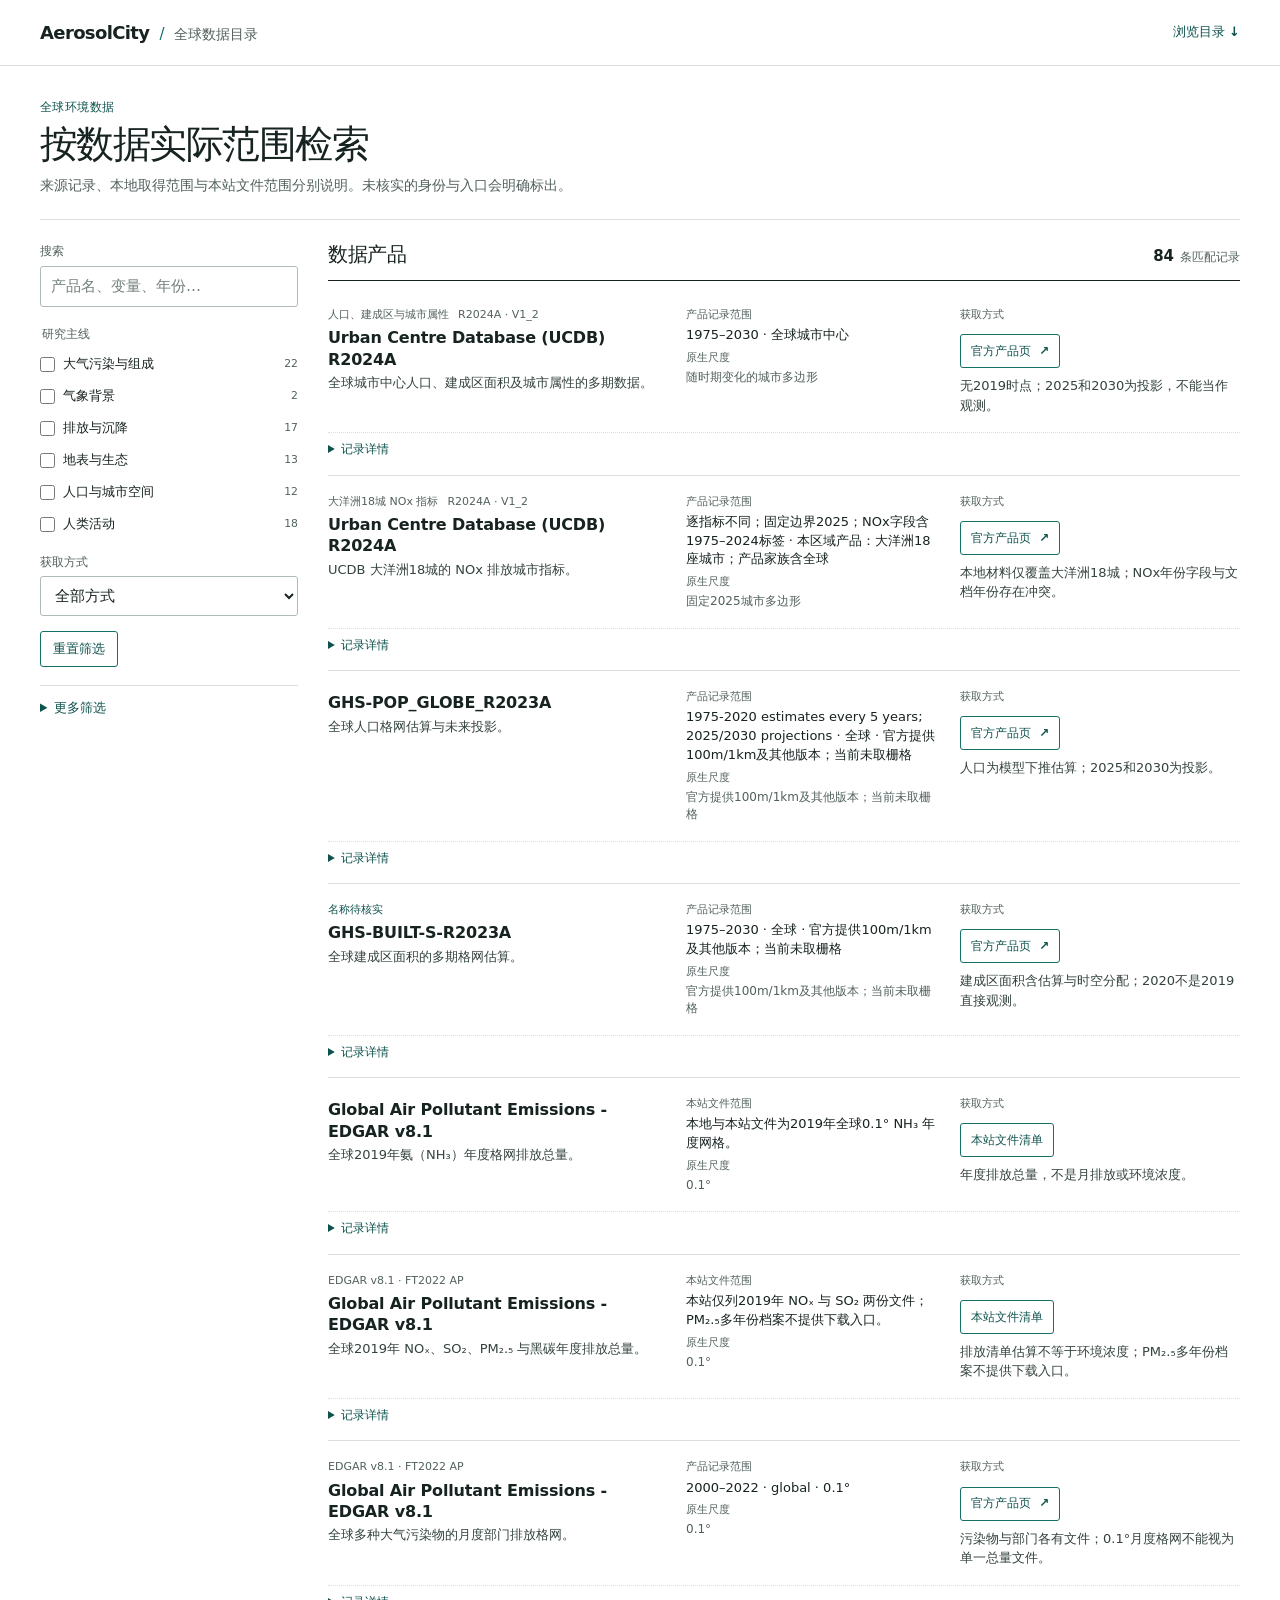
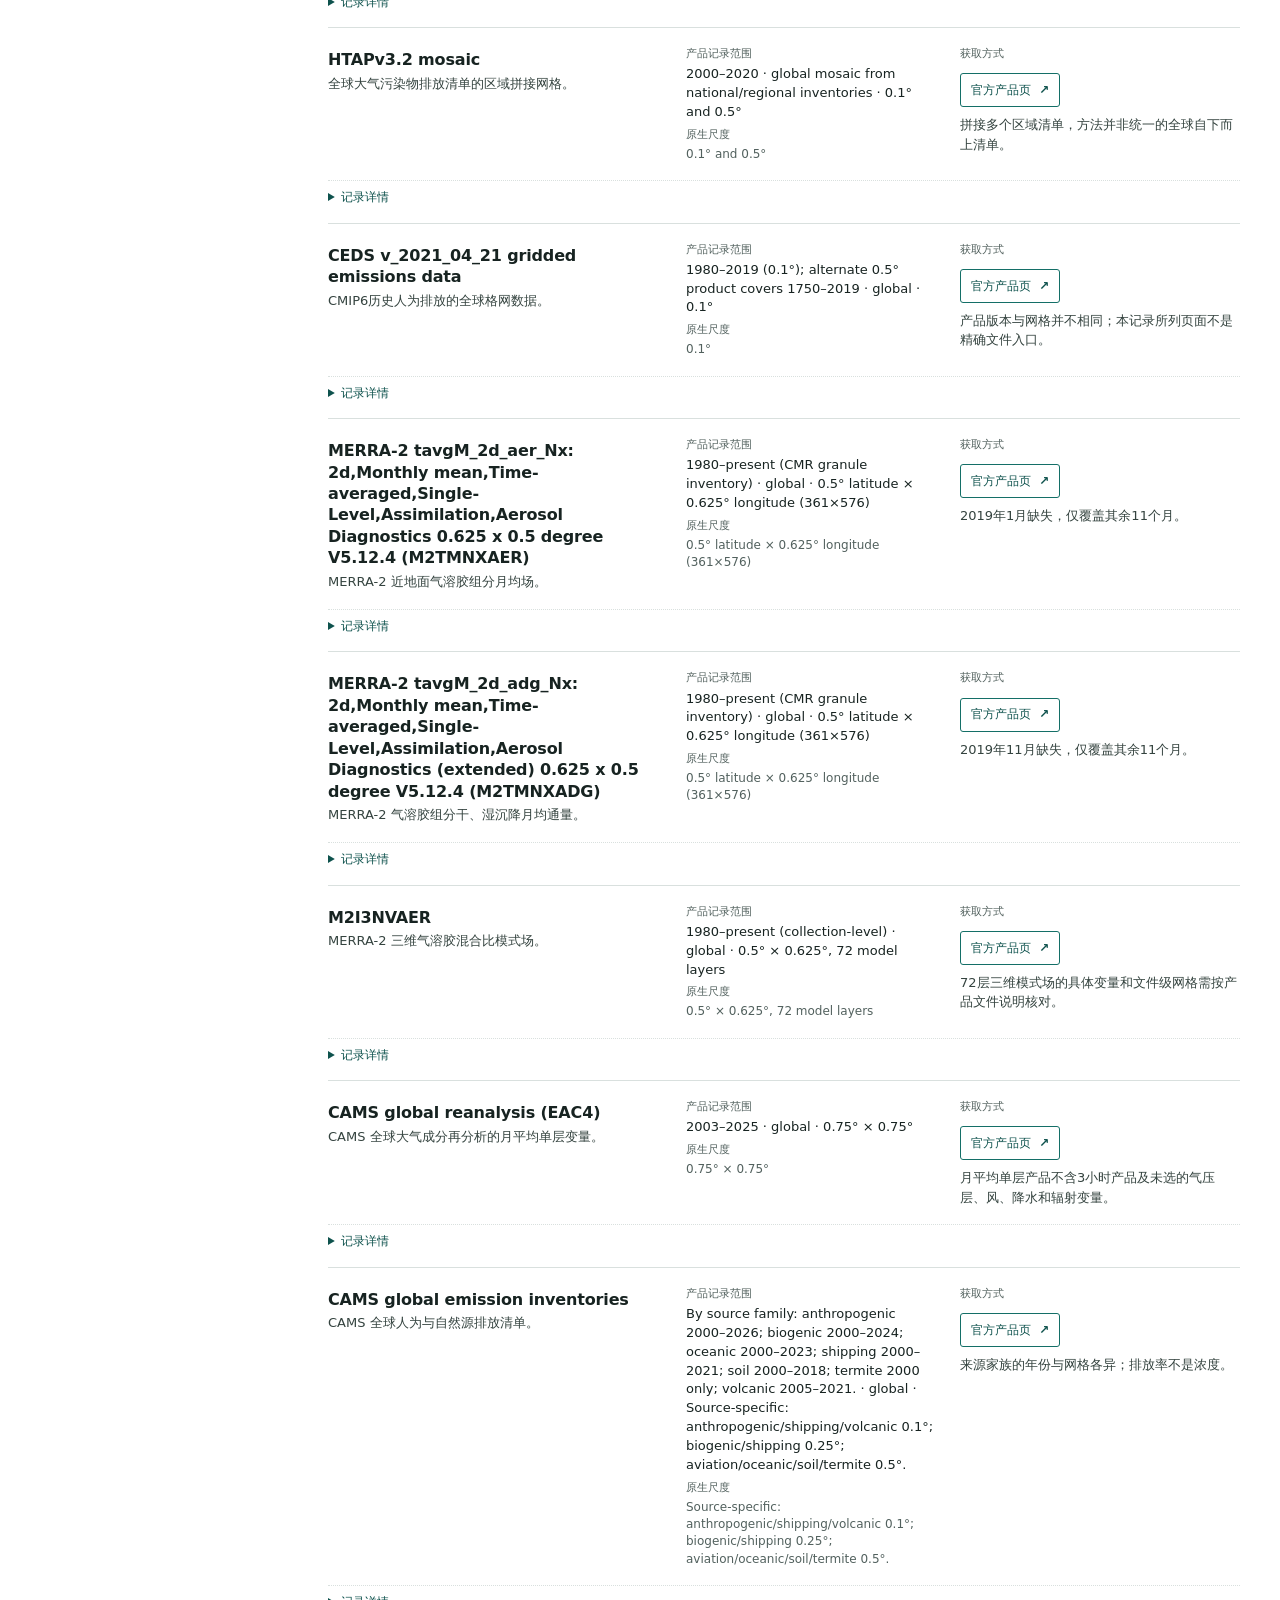
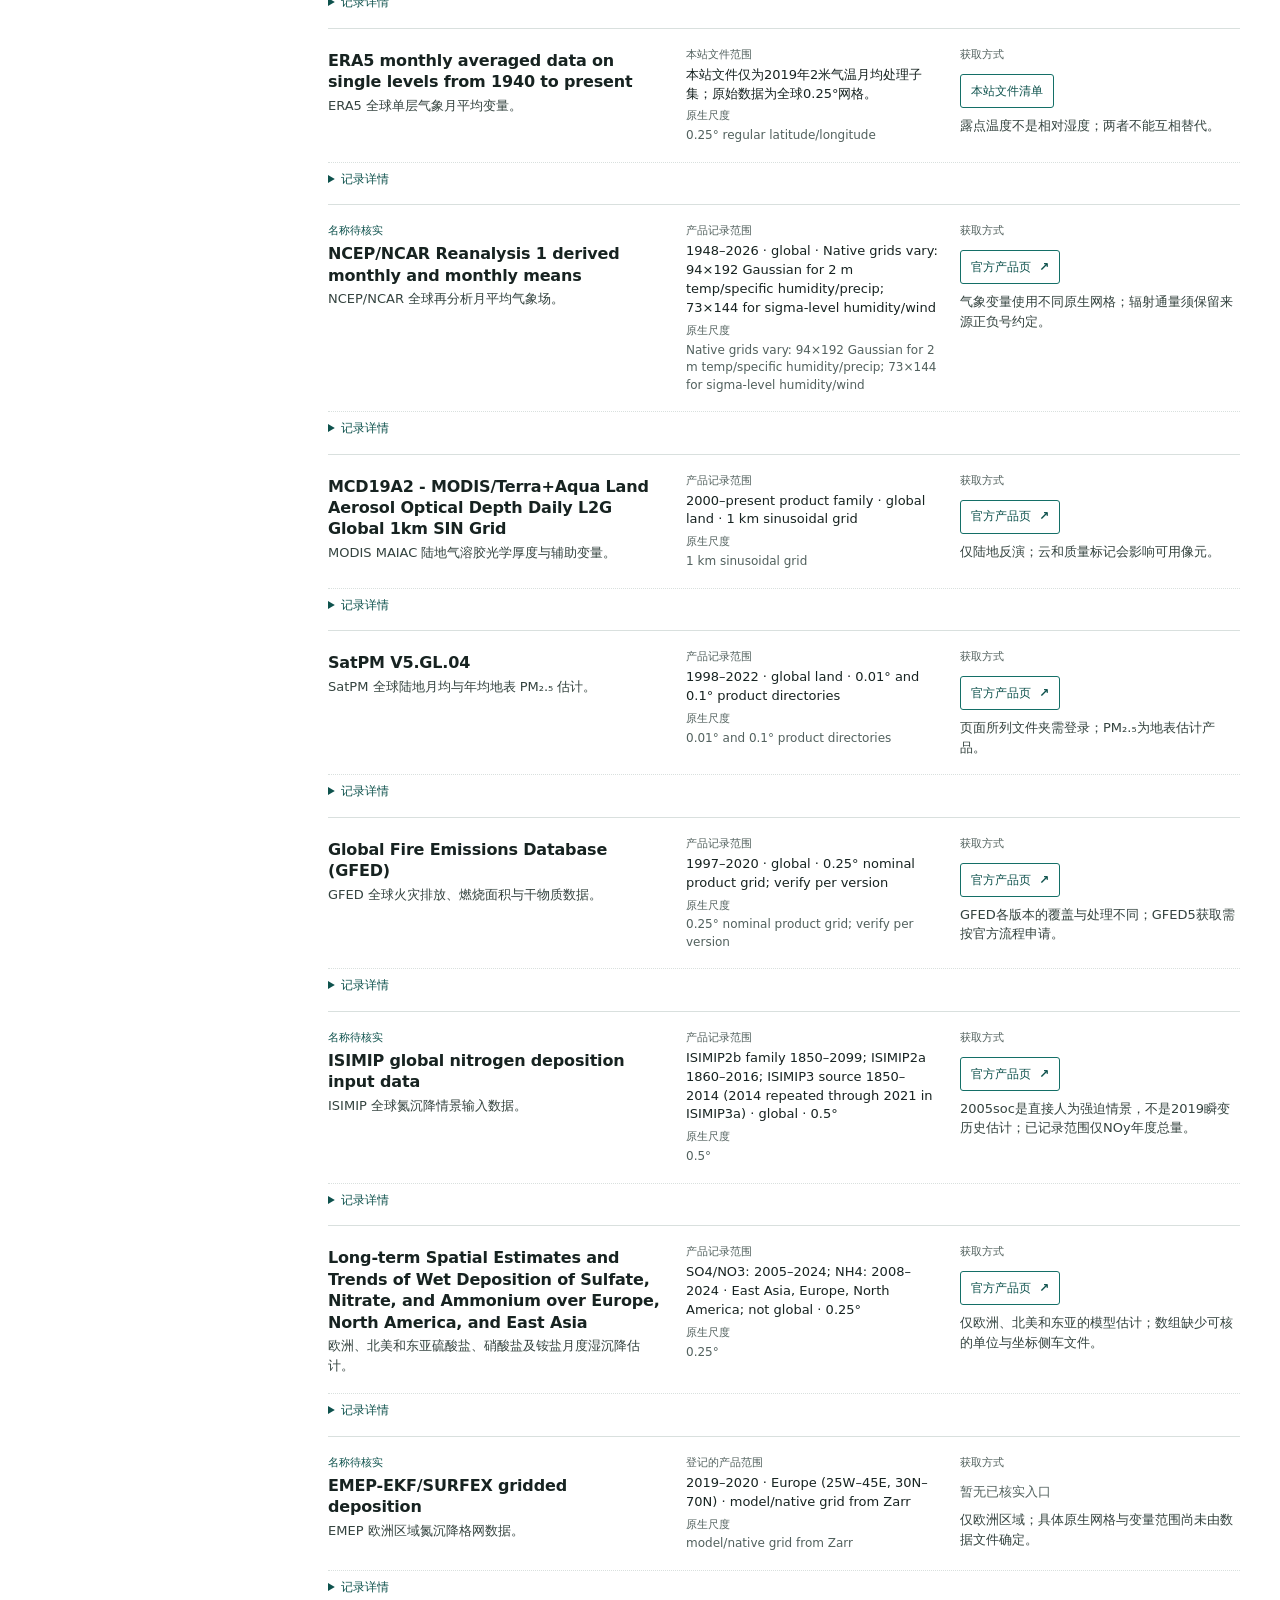
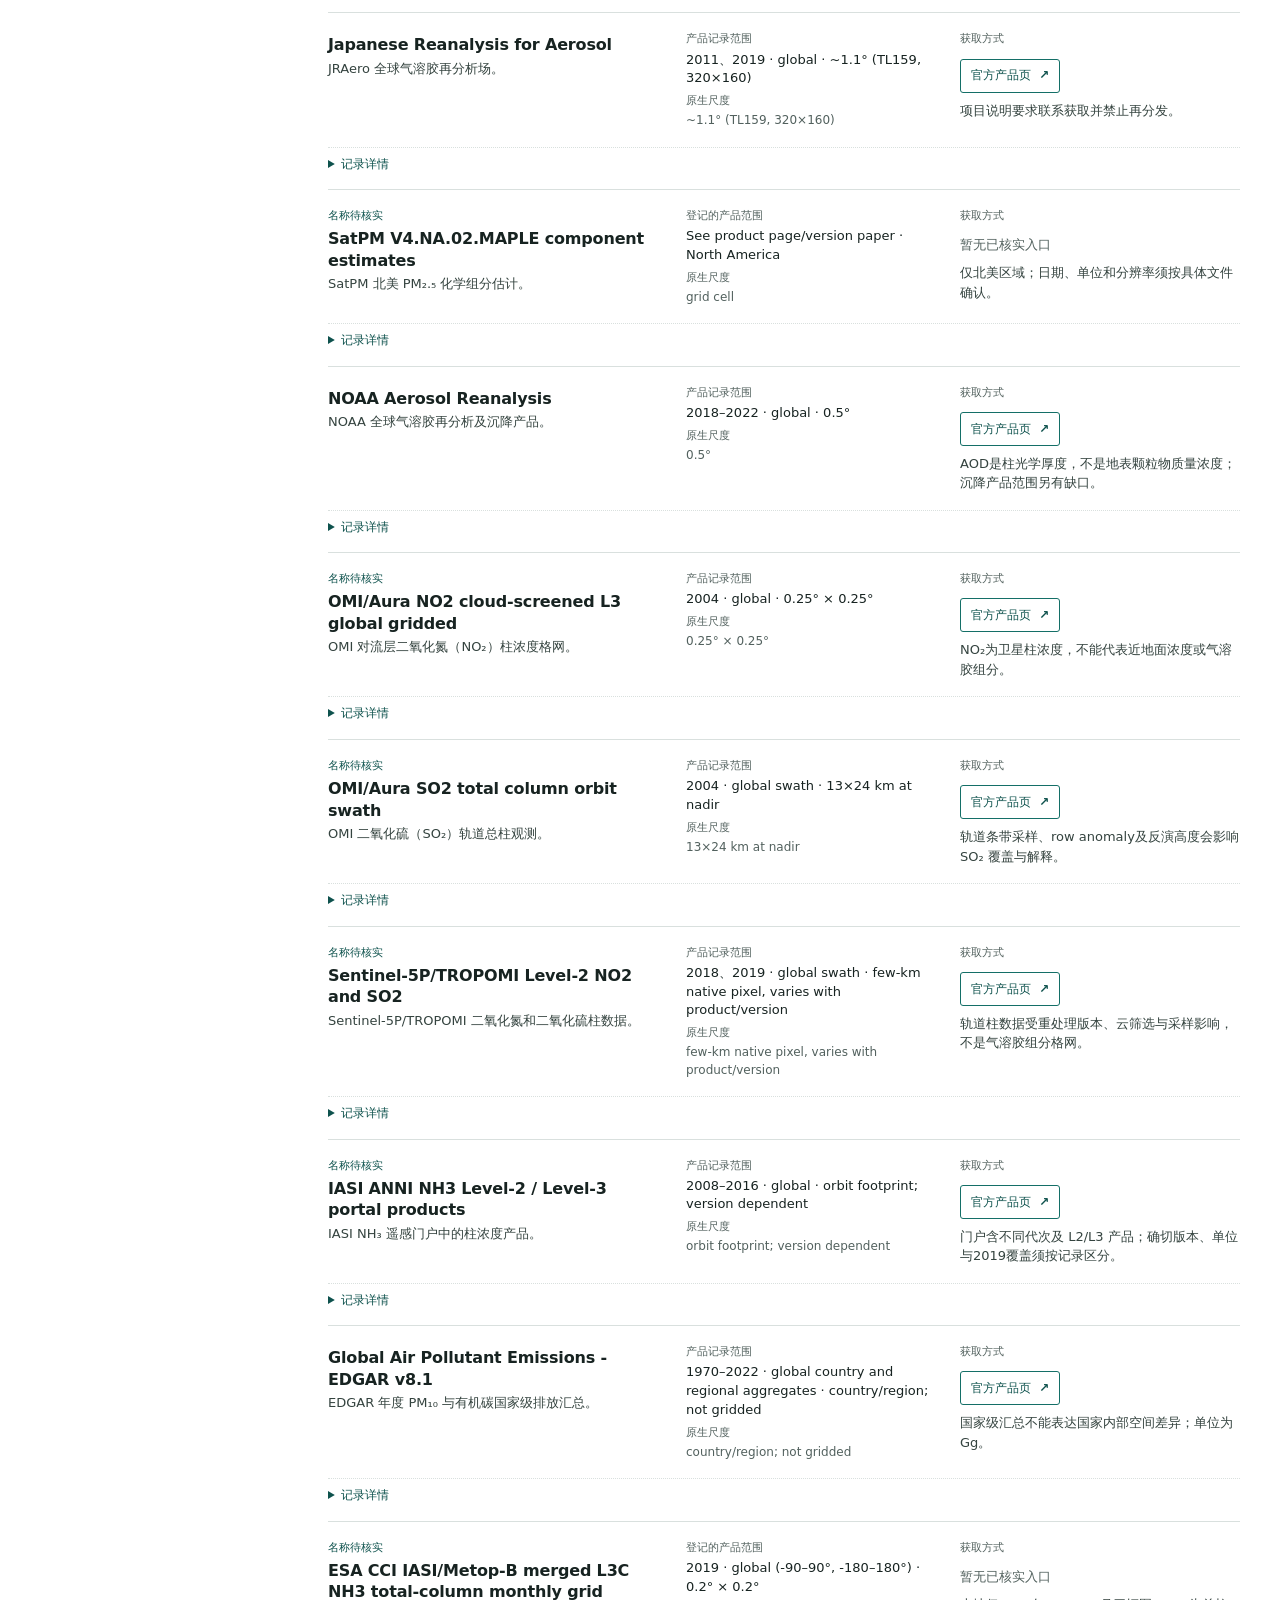
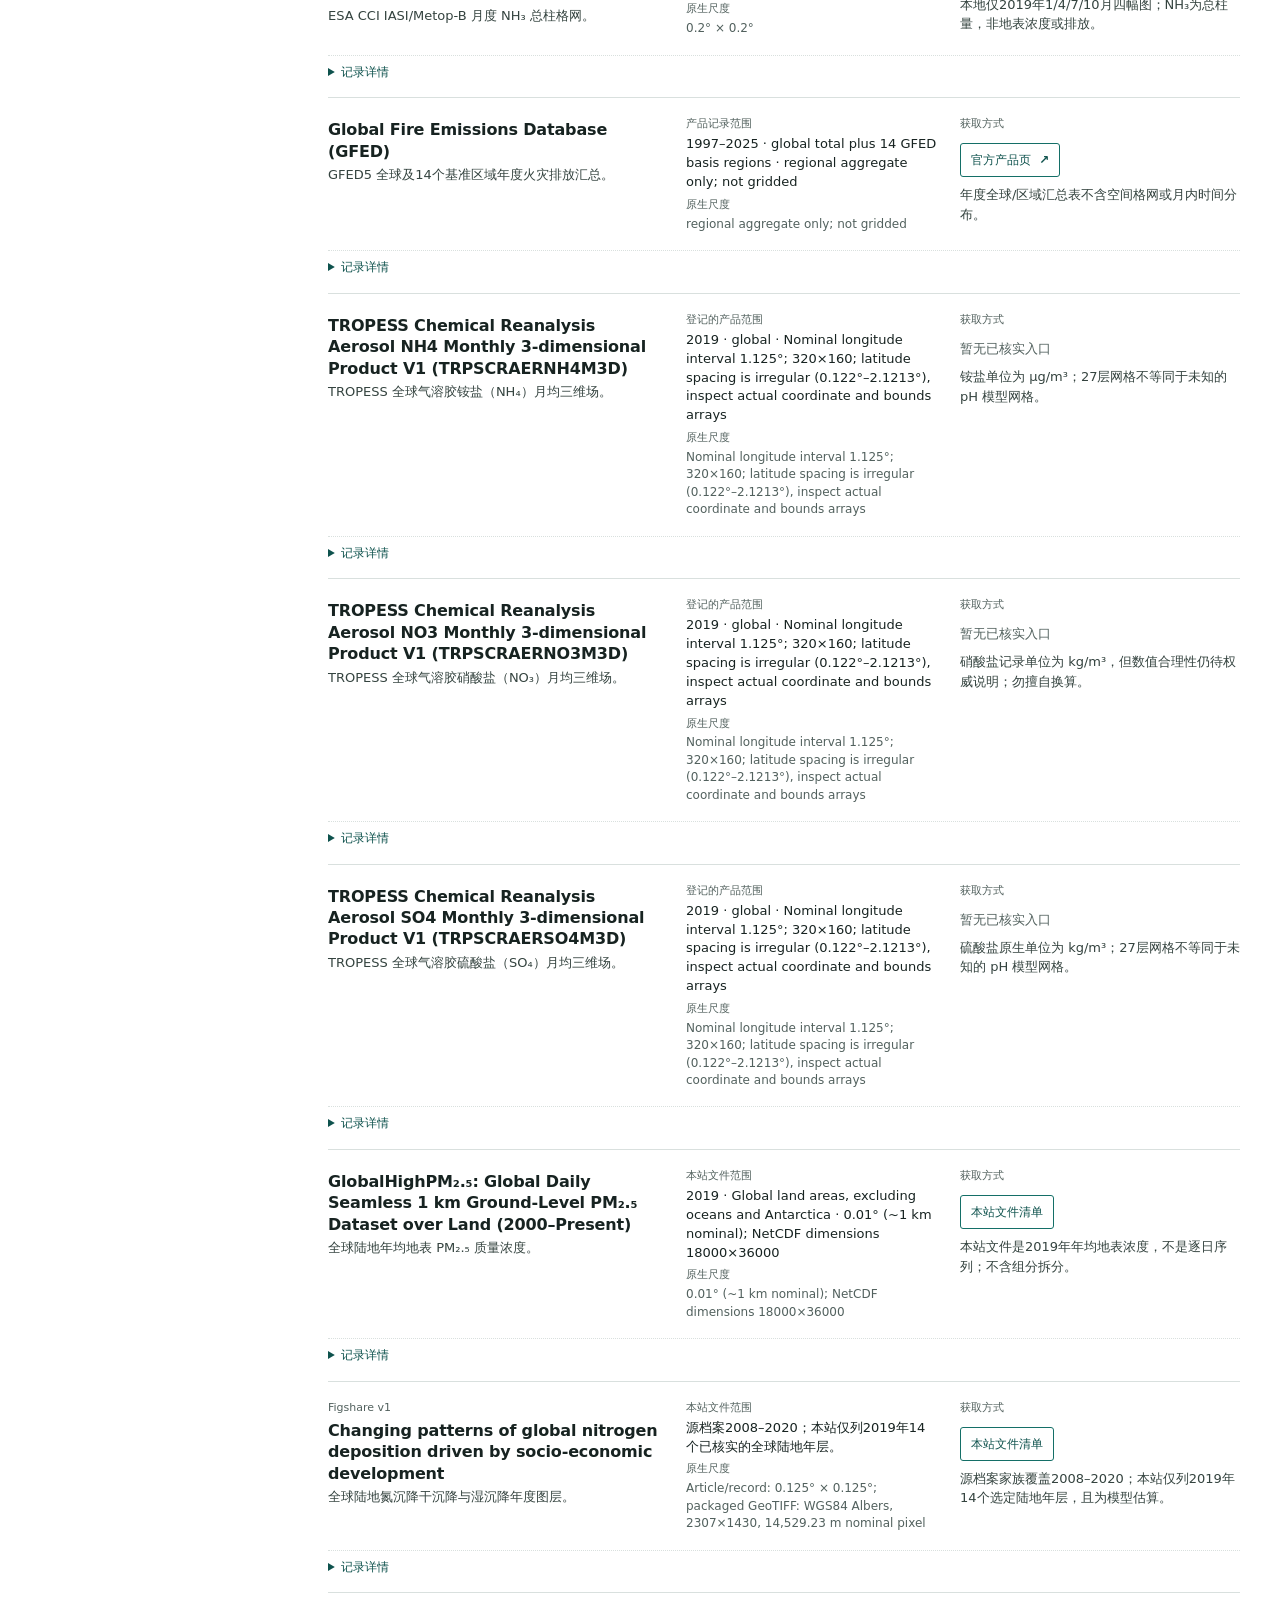
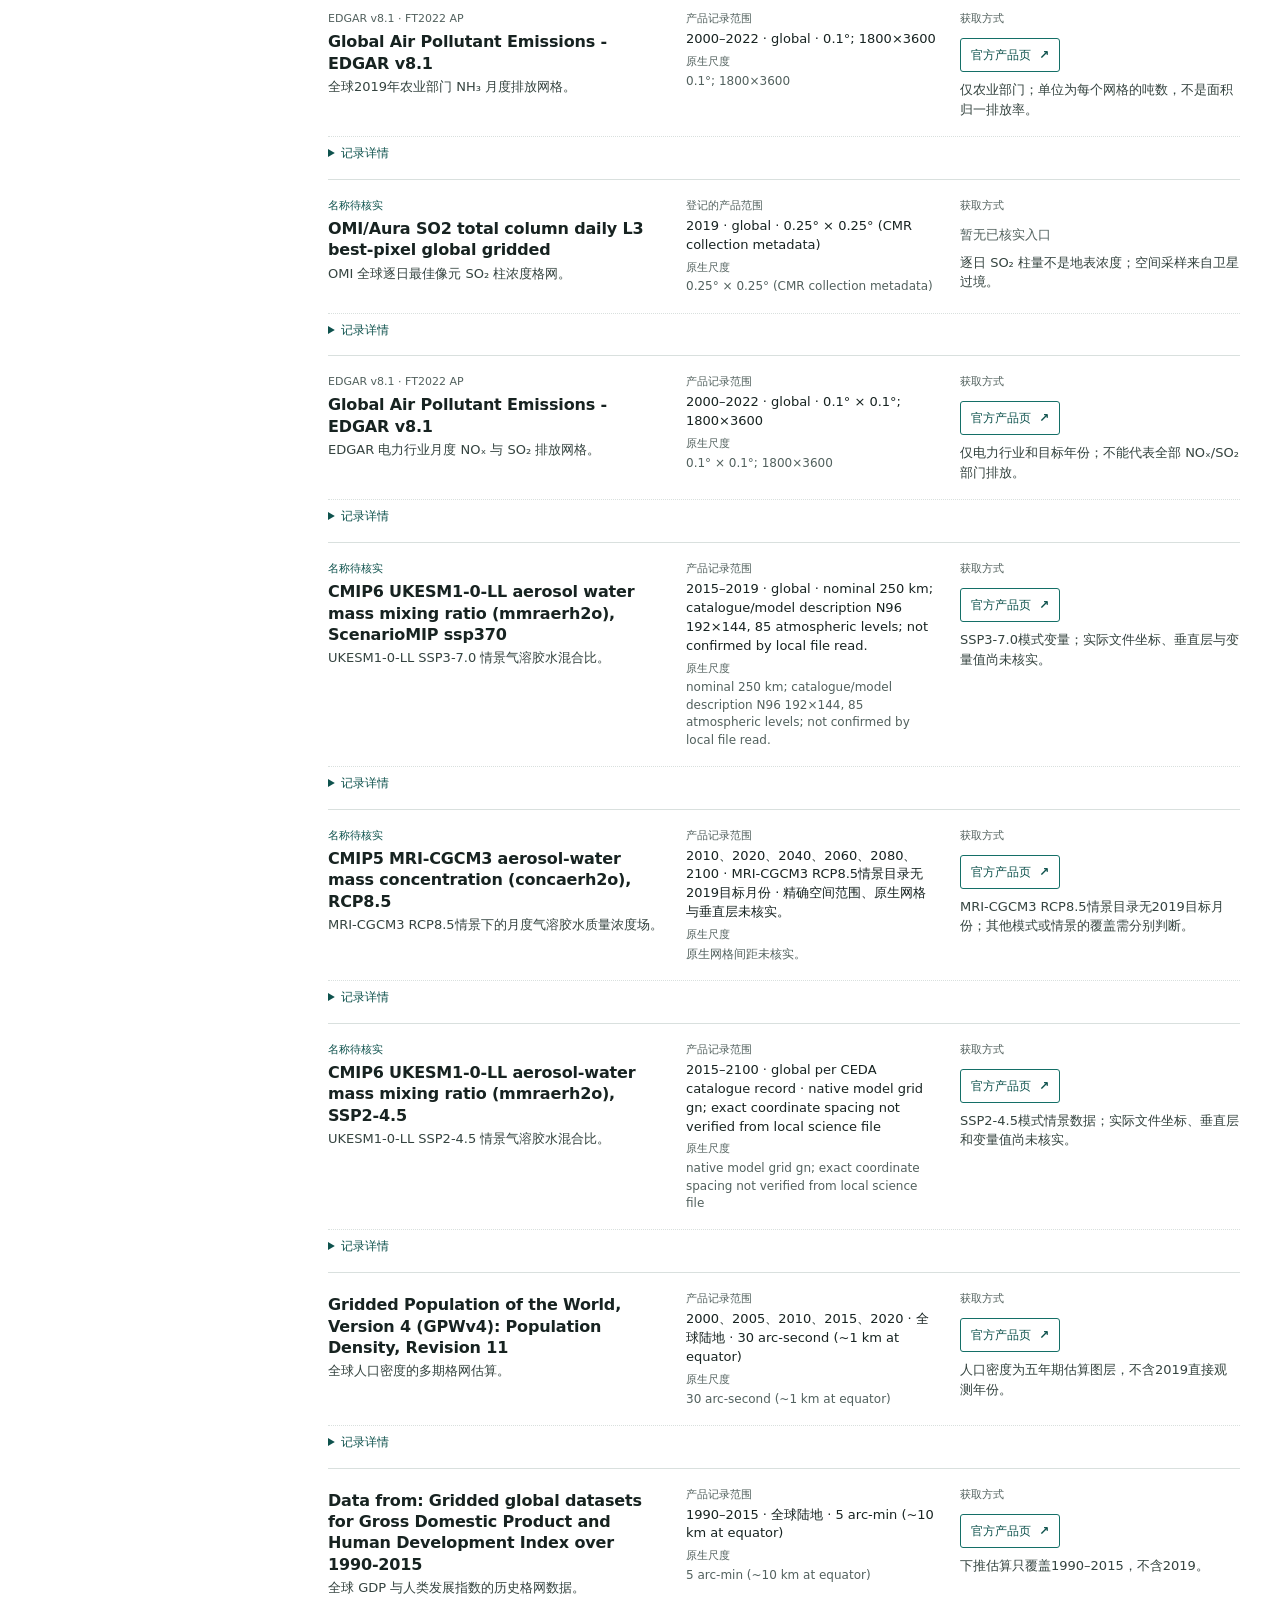
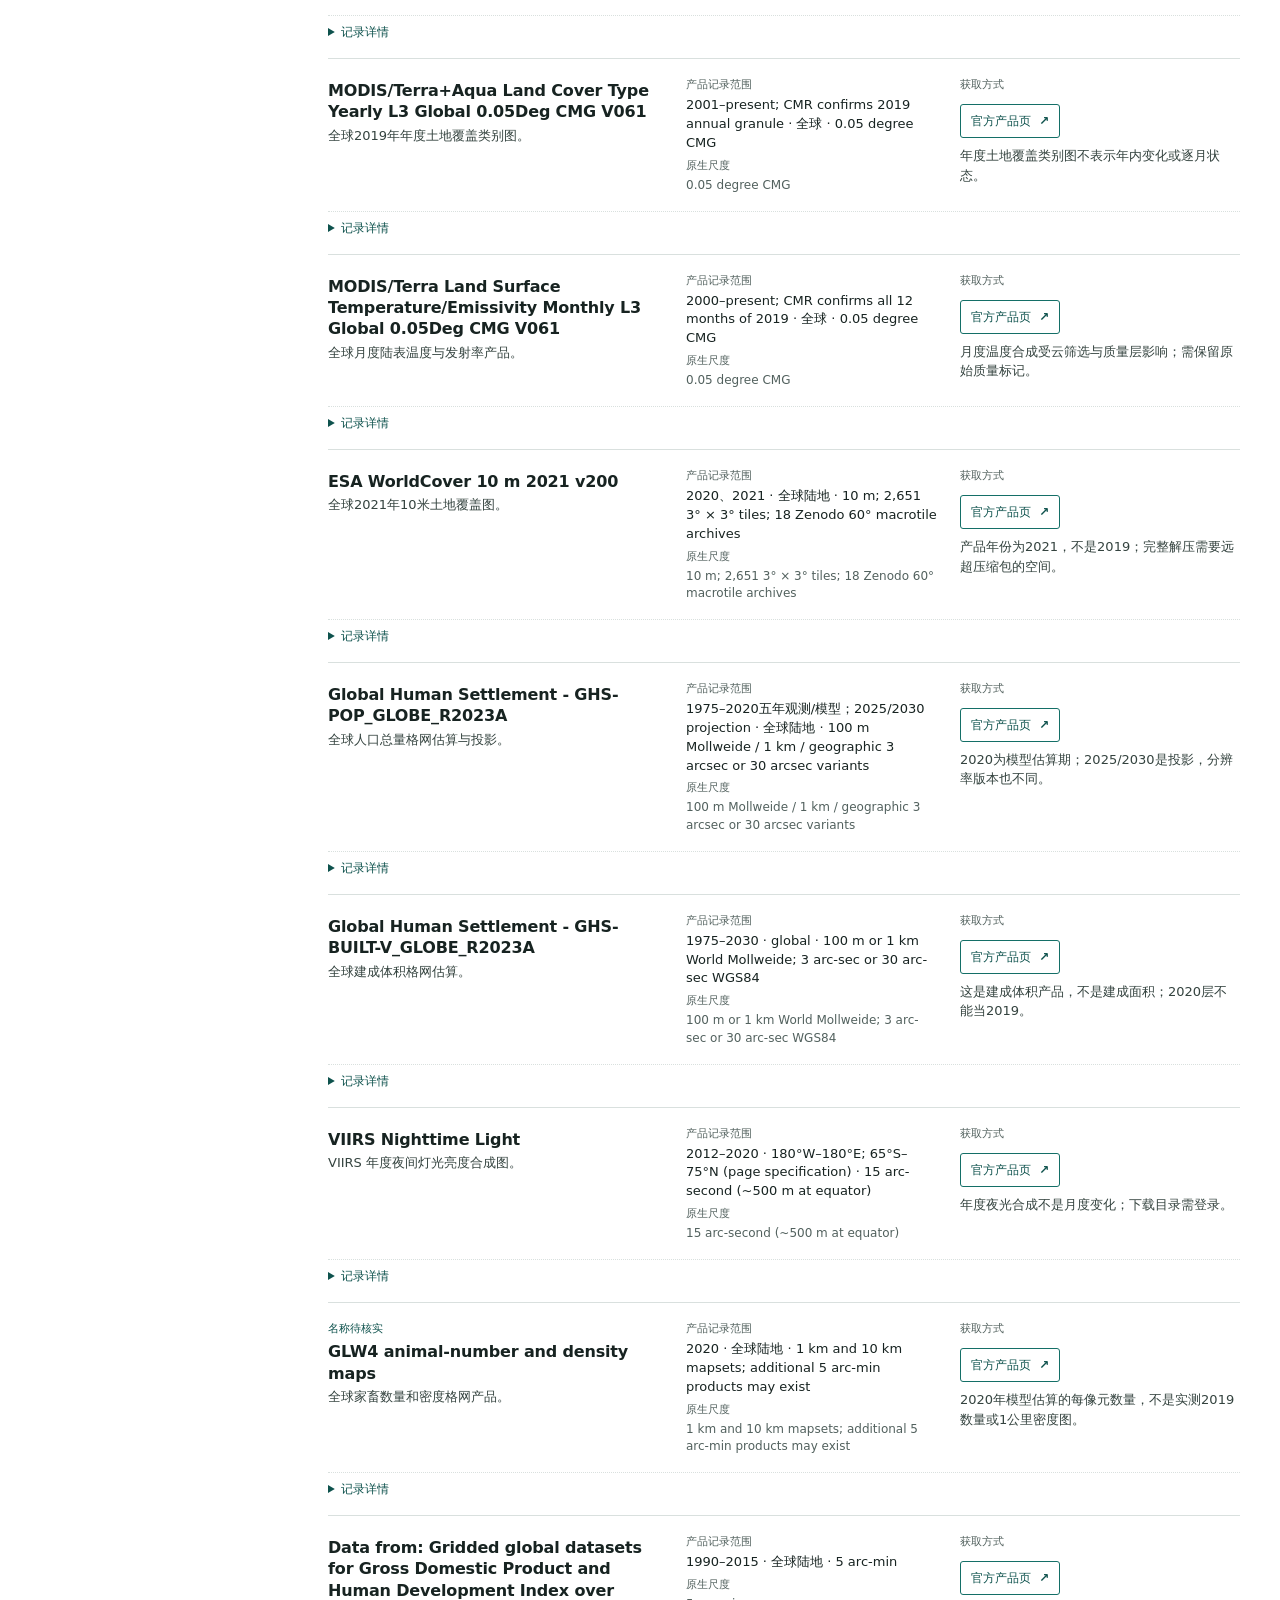
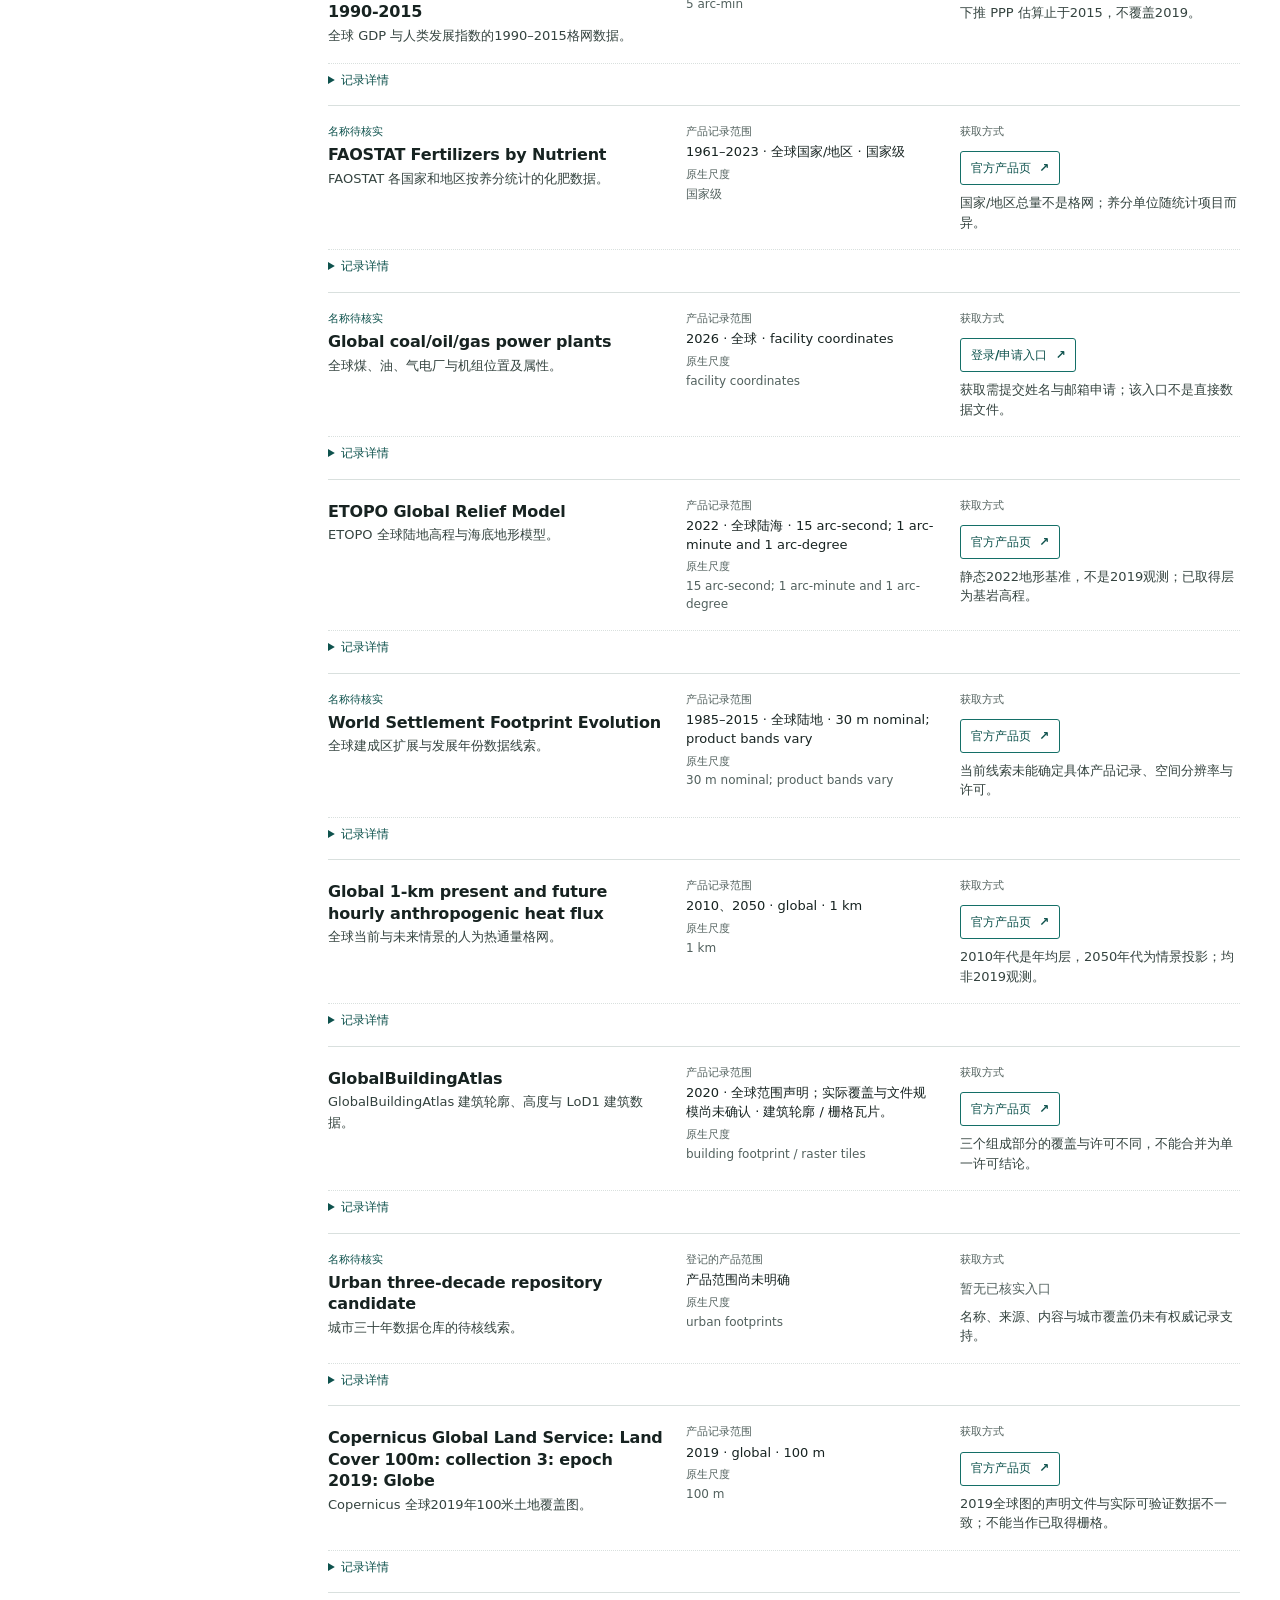
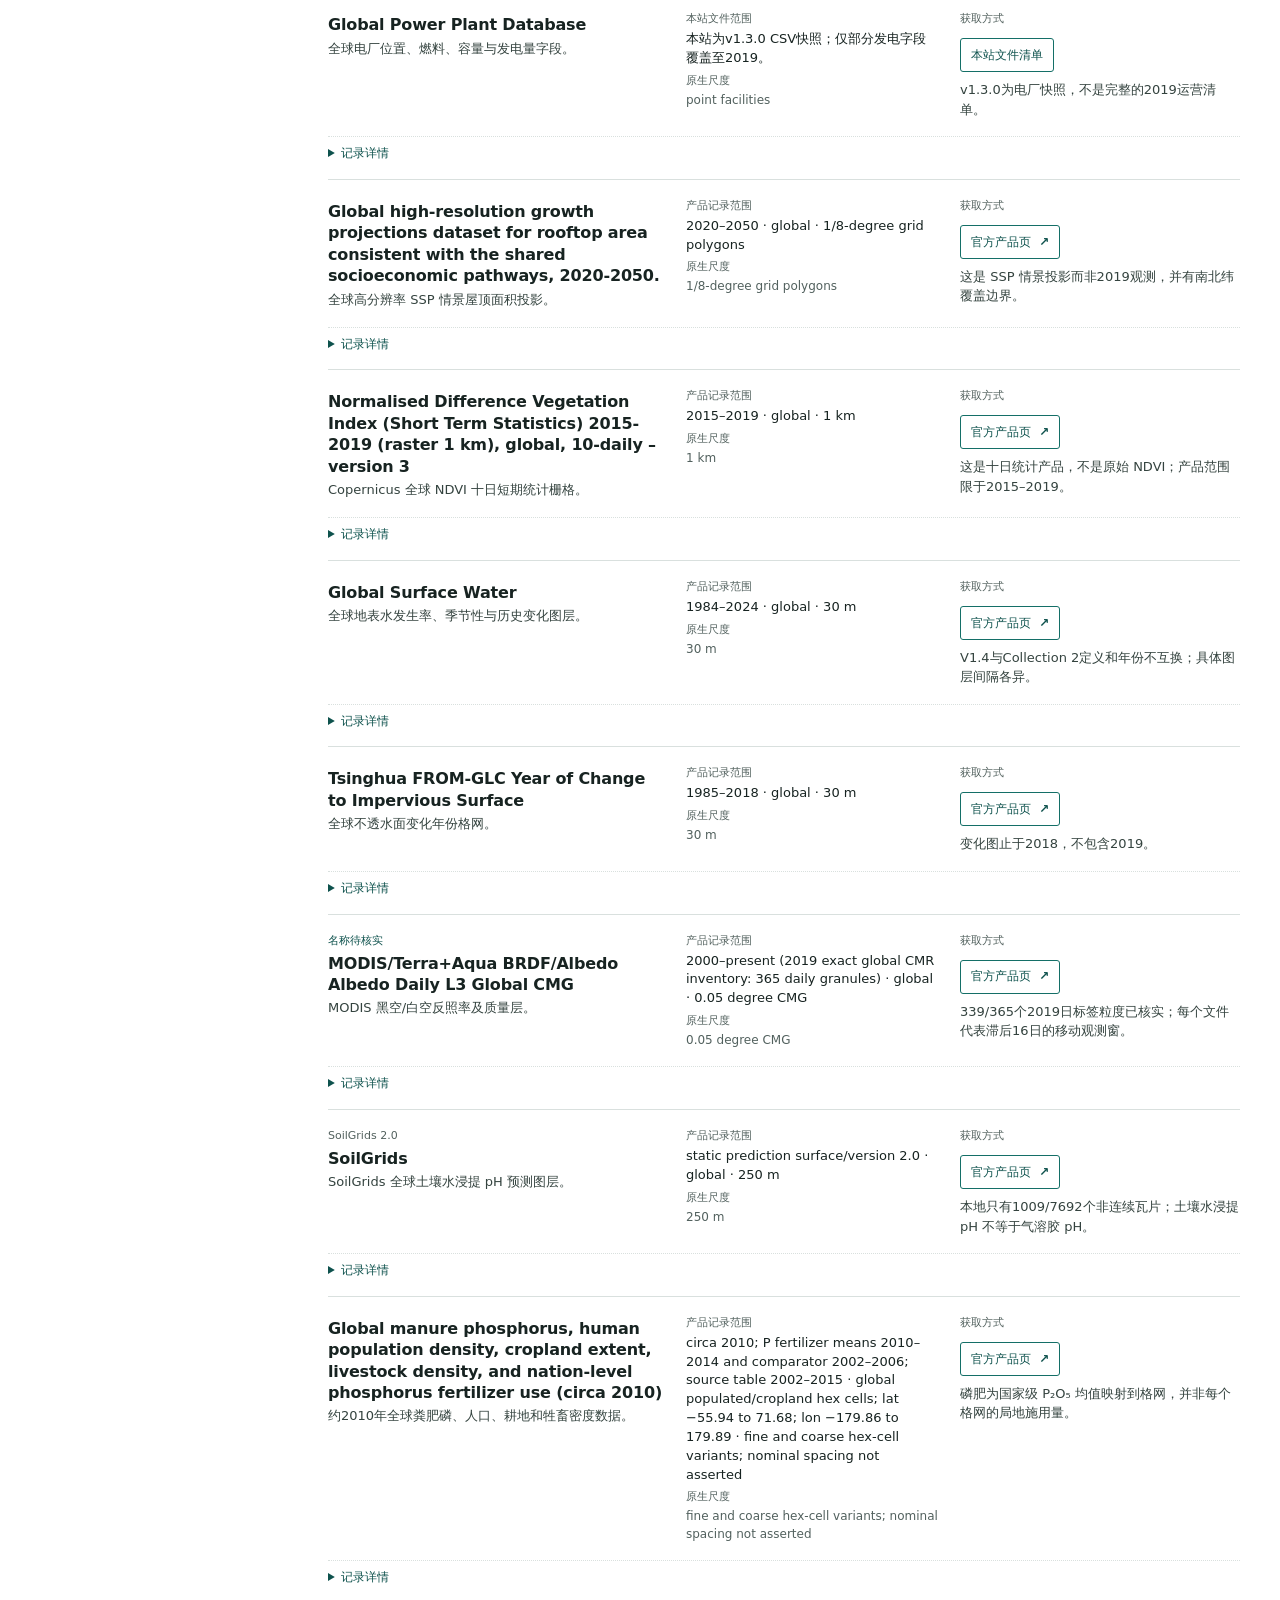
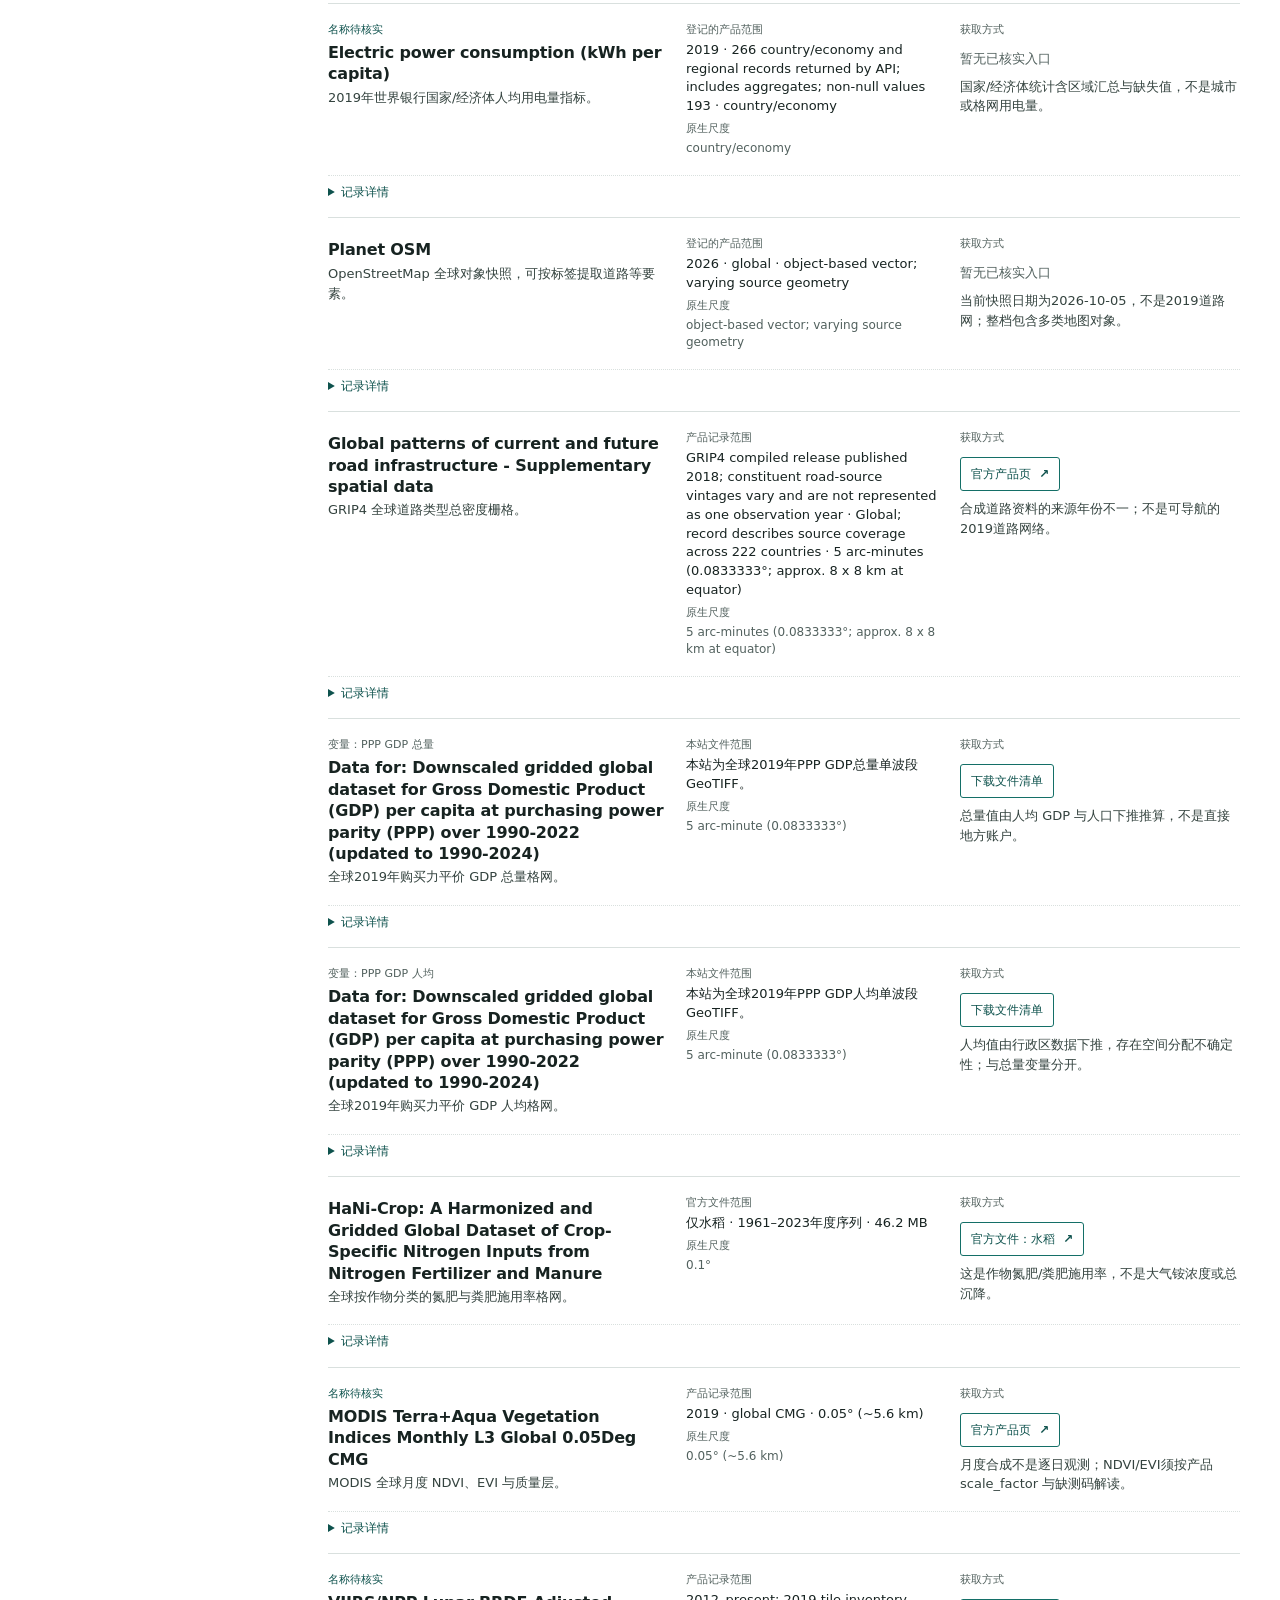
==== index.html @ 52e7e885 "Add verified Rice and GDP official file links with scope notes" ====
<!doctype html>
<html lang="zh-CN">
<head>
  <meta charset="utf-8">
  <meta name="viewport" content="width=device-width, initial-scale=1">
  <meta name="theme-color" content="#ffffff">
  <meta name="description" content="按官方名称、年份、空间尺度与已核实获取入口检索全球环境数据。">
  <title>AerosolCity · 全球数据目录</title>
  <link rel="stylesheet" href="./styles.css?v=d034-r02">
  <script src="./app.js?v=d035-r03" defer></script>
</head>
<body>
  <header class="site-header">
    <a class="brand" href="#top" aria-label="AerosolCity 全球数据目录首页">
      <span class="brand-name">AerosolCity</span>
      <span class="brand-divider" aria-hidden="true">/</span>
      <span class="brand-subtitle">全球数据目录</span>
    </a>
    <a class="header-link" href="#catalog">浏览目录 <span aria-hidden="true">↓</span></a>
  </header>

  <main id="top" class="page-shell">
    <section class="intro" aria-labelledby="page-title">
      <p class="eyebrow">全球环境数据</p>
      <h1 id="page-title">按数据实际范围检索</h1>
      <p class="intro-note">来源记录、本地取得范围与本站文件范围分别说明。未核实的身份与入口会明确标出。</p>
    </section>

    <section id="catalog" class="catalog" aria-label="全球数据产品目录">
      <form id="filters" class="filter-panel" role="search" autocomplete="off">
        <div class="search-field">
          <label for="search-input">搜索</label>
          <input id="search-input" type="search" placeholder="产品名、变量、年份…" aria-describedby="search-help">
          <span id="search-help" class="visually-hidden">搜索会匹配产品名称、用途、变量、来源记录和稳定键。</span>
        </div>
        <div class="primary-filters">
          <fieldset class="line-fieldset">
            <legend>研究主线</legend>
            <div id="line-filters" class="line-filters"></div>
          </fieldset>
          <div class="access-filter">
            <label for="access-filter">获取方式</label>
            <select id="access-filter"><option value="">全部方式</option></select>
          </div>
          <button id="clear-filters" class="reset-button" type="button">重置筛选</button>
        </div>
        <details id="advanced-filters" class="advanced-filters">
          <summary>更多筛选</summary>
          <div class="advanced-grid">
            <div class="filter-control"><label for="source-year">来源年份</label><select id="source-year"><option value="">不限</option></select></div>
            <div class="filter-control"><label for="local-year">本地取得年份</label><select id="local-year"><option value="">不限</option></select></div>
            <div class="filter-control"><label for="hosted-year">本站文件年份</label><select id="hosted-year"><option value="">不限</option></select></div>
            <div class="filter-control"><label for="source-frequency">来源时间步长</label><select id="source-frequency"><option value="">不限</option></select></div>
            <div class="filter-control"><label for="native-resolution">原生空间尺度</label><select id="native-resolution"><option value="">不限</option></select></div>
            <div class="filter-control"><label for="type-filter">数据类型</label><select id="type-filter"><option value="">不限</option></select></div>
            <div class="filter-control"><label for="format-filter">原始格式</label><select id="format-filter"><option value="">不限</option></select></div>
          </div>
          <p class="filter-note">三个年份条件彼此独立；筛选使用记录中的明确年份，不从其他范围推算。</p>
        </details>
      </form>

      <section class="results" aria-labelledby="results-title">
        <div class="results-heading">
          <h2 id="results-title">数据产品</h2>
          <p class="match-count" aria-live="polite"><strong id="result-count">—</strong><span>条匹配记录</span></p>
        </div>
        <div id="active-filters" class="active-filters" aria-live="polite"></div>
        <div id="catalog-error" class="message error-message" role="alert" hidden></div>
        <div id="product-list" class="product-list" aria-live="polite"></div>
        <div id="empty-state" class="message empty-state" hidden>
          <h3>没有找到匹配记录</h3>
          <p>减少筛选条件，或换一个产品名、变量名或稳定键。</p>
          <button id="empty-clear" class="reset-button" type="button">清除筛选</button>
        </div>
      </section>
    </section>
  </main>

  <footer class="site-footer">
    <p>获取入口只表示记录中已核实的访问方式；不代表质量或许可已全面通过。</p>
    <a href="#top">返回顶部 ↑</a>
  </footer>
</body>
</html>
---- styles.css ----
:root {
  color-scheme: light;
  --paper: #ffffff;
  --ink: #172321;
  --muted: #52615e;
  --line: #d9e0de;
  --soft: #f5f8f7;
  --accent: #146f67;
  --accent-dark: #0e524d;
  --danger: #842f2f;
  font-family: Inter, ui-sans-serif, system-ui, -apple-system, BlinkMacSystemFont, "Segoe UI", "Noto Sans CJK SC", "PingFang SC", sans-serif;
  font-synthesis: none;
  text-rendering: optimizeLegibility;
}

* { box-sizing: border-box; }
html { scroll-behavior: smooth; }
body { margin: 0; background: var(--paper); color: var(--ink); font-size: 15px; line-height: 1.55; }
a { color: var(--accent-dark); text-underline-offset: 0.17em; overflow-wrap: anywhere; }
a:hover { text-decoration-thickness: 2px; }
button, input, select { color: inherit; font: inherit; }
button, select, summary, a { -webkit-tap-highlight-color: transparent; }
:focus-visible { outline: 3px solid var(--accent); outline-offset: 3px; }
[hidden] { display: none !important; }
.visually-hidden { position: absolute !important; width: 1px; height: 1px; padding: 0; margin: -1px; overflow: hidden; clip: rect(0, 0, 0, 0); white-space: nowrap; border: 0; }

.site-header { min-height: 66px; display: flex; align-items: center; justify-content: space-between; gap: 20px; padding: 12px max(22px, calc((100vw - 1200px) / 2)); border-bottom: 1px solid var(--line); }
.brand { display: inline-flex; align-items: baseline; gap: 10px; color: var(--ink); text-decoration: none; white-space: nowrap; }
.brand-name { font-size: 18px; font-weight: 720; letter-spacing: -0.035em; }
.brand-divider { color: var(--accent); font-weight: 500; }
.brand-subtitle { font-size: 14px; color: var(--muted); }
.header-link { font-size: 13px; font-weight: 650; text-decoration: none; }

.page-shell { width: min(1200px, calc(100% - 44px)); margin: 0 auto; }
.intro { padding: 32px 0 22px; border-bottom: 1px solid var(--line); }
.eyebrow { margin: 0 0 5px; color: var(--accent-dark); font-size: 12px; font-weight: 720; letter-spacing: 0.035em; }
h1, h2, h3, h4, p { overflow-wrap: anywhere; }
h1 { margin: 0; max-width: 900px; font-size: clamp(26px, 3.8vw, 38px); line-height: 1.18; letter-spacing: -0.04em; font-weight: 690; }
.intro-note { max-width: 760px; margin: 9px 0 0; color: var(--muted); font-size: 14px; }
.catalog { display: grid; grid-template-columns: 258px minmax(0, 1fr); gap: 30px; align-items: start; padding: 22px 0 48px; }
.filter-panel { position: sticky; top: 12px; display: grid; gap: 18px; }
.search-field, .access-filter, .filter-control { display: grid; gap: 5px; }
.search-field label, .access-filter label, .filter-control label { font-size: 12px; font-weight: 690; color: var(--muted); }
.search-field input, select { width: 100%; min-height: 40px; border: 1px solid #aebbb7; border-radius: 3px; background: var(--paper); padding: 8px 10px; }
.search-field input::placeholder { color: #72807d; opacity: 1; }
.primary-filters { display: grid; gap: 15px; }
.line-fieldset { min-width: 0; margin: 0; padding: 0; border: 0; }
.line-fieldset legend { margin-bottom: 7px; font-size: 12px; font-weight: 690; color: var(--muted); }
.line-filters { display: grid; gap: 5px; }
.line-option { display: flex; align-items: center; gap: 8px; min-height: 27px; cursor: pointer; font-size: 13px; }
.line-option input { width: 15px; height: 15px; margin: 0; accent-color: var(--accent); }
.line-option small { margin-left: auto; color: var(--muted); font-variant-numeric: tabular-nums; }
.reset-button { justify-self: start; border: 1px solid var(--accent); border-radius: 3px; padding: 7px 12px; background: var(--paper); color: var(--accent-dark); font-size: 13px; font-weight: 680; cursor: pointer; }
.reset-button:hover { background: var(--soft); }
.advanced-filters { padding-top: 12px; border-top: 1px solid var(--line); }
.advanced-filters summary { width: fit-content; cursor: pointer; color: var(--accent-dark); font-size: 13px; font-weight: 680; }
.advanced-grid { display: grid; gap: 12px; margin-top: 13px; }
.filter-note { margin: 12px 0 0; color: var(--muted); font-size: 12px; }

.results { min-width: 0; }
.results-heading { display: flex; align-items: baseline; justify-content: space-between; gap: 18px; min-height: 39px; border-bottom: 1px solid var(--ink); }
.results-heading h2 { margin: 0 0 8px; font-size: 20px; line-height: 1.2; letter-spacing: -0.02em; font-weight: 680; }
.match-count { display: flex; gap: 6px; align-items: baseline; margin: 0 0 8px; color: var(--muted); font-size: 12px; }
.match-count strong { color: var(--ink); font-size: 15px; font-variant-numeric: tabular-nums; }
.active-filters { display: flex; flex-wrap: wrap; gap: 6px; min-height: 5px; padding-top: 8px; }
.active-filter { padding: 2px 7px; background: var(--soft); color: var(--muted); font-size: 11px; }
.product-list { border-top: 0; }
.product-row { display: grid; grid-template-columns: minmax(220px, 1.2fr) minmax(190px, 0.9fr) minmax(210px, 1fr); gap: 22px; padding: 17px 0 16px; border-bottom: 1px solid var(--line); }
.row-identity, .row-scope, .row-action { min-width: 0; }
.row-identity h3 { margin: 0 0 3px; font-size: 16px; line-height: 1.34; font-weight: 680; letter-spacing: -0.01em; overflow-wrap: anywhere; }
.identity-flags { display: flex; flex-wrap: wrap; gap: 5px 9px; margin-bottom: 4px; color: var(--muted); font-size: 11px; }
.name-pending { color: var(--accent-dark); font-weight: 680; }
.row-use { margin: 0; color: #34433f; font-size: 13px; }
.row-label { display: block; margin-bottom: 3px; color: var(--muted); font-size: 11px; font-weight: 680; }
.row-scope p { margin: 0; font-size: 13px; line-height: 1.45; }
.scale-line { margin-top: 5px !important; color: var(--muted); font-size: 12px !important; }
.row-action { display: flex; flex-direction: column; align-items: flex-start; gap: 8px; }
.action-link, .action-button { display: inline-flex; align-items: center; justify-content: center; gap: 8px; min-height: 34px; max-width: 100%; border: 1px solid var(--accent); border-radius: 3px; padding: 6px 10px; background: var(--paper); color: var(--accent-dark); font-size: 12px; line-height: 1.35; font-weight: 680; text-align: left; text-decoration: none; overflow-wrap: anywhere; cursor: pointer; }
.action-link:hover, .action-button:hover { background: var(--soft); }
.action-static { color: var(--muted); font-size: 13px; font-weight: 650; }
.row-limit { margin: 0; color: #34433f; font-size: 13px; line-height: 1.5; }
.detail-wrap { grid-column: 1 / -1; min-width: 0; margin-top: -5px; }
.product-detail { border-top: 1px dotted var(--line); padding-top: 7px; }
.product-detail summary { width: fit-content; cursor: pointer; color: var(--accent-dark); font-size: 12px; font-weight: 680; }
.detail-body { display: grid; grid-template-columns: repeat(2, minmax(0, 1fr)); gap: 14px 24px; padding: 14px 0 2px; }
.detail-section { min-width: 0; }
.detail-section h4 { margin: 0 0 7px; font-size: 13px; font-weight: 700; }
.detail-section p { margin: 4px 0; font-size: 13px; }
.detail-section .quiet { color: var(--muted); font-size: 12px; }
.keyline { display: flex; flex-wrap: wrap; gap: 5px 12px; color: var(--muted); font-size: 12px; }
.keyline code, .hash-value { color: var(--ink); font-family: ui-monospace, SFMono-Regular, Menlo, Consolas, monospace; font-size: 11px; overflow-wrap: anywhere; }
.version-line { margin: 5px 0 0; color: var(--muted); font-size: 12px; }
.axis-grid { display: grid; grid-template-columns: repeat(3, minmax(0, 1fr)); gap: 8px; }
.axis-cell { min-width: 0; border-left: 2px solid var(--accent); padding-left: 8px; }
.axis-cell dt { color: var(--muted); font-size: 11px; }
.axis-cell dd { margin: 2px 0 0; font-size: 12px; overflow-wrap: anywhere; }
.fact-list { display: grid; grid-template-columns: minmax(100px, 0.8fr) minmax(0, 1.7fr); gap: 5px 12px; margin: 0; }
.fact-list dt { color: var(--muted); font-size: 11px; }
.fact-list dd { margin: 0; font-size: 12px; overflow-wrap: anywhere; }
.variable-list { display: grid; gap: 7px; }
.variable-row { display: grid; grid-template-columns: minmax(0, 1fr) auto; gap: 2px 12px; border-bottom: 1px solid var(--line); padding-bottom: 6px; }
.variable-row strong { font-size: 12px; font-weight: 650; overflow-wrap: anywhere; }
.variable-row code { color: var(--muted); font-family: ui-monospace, SFMono-Regular, Menlo, Consolas, monospace; font-size: 11px; overflow-wrap: anywhere; }
.variable-row .unit { font-size: 11px; color: var(--muted); text-align: right; }
.variable-row p { grid-column: 1 / -1; color: var(--muted); font-size: 11px; }
.asset-list { display: grid; gap: 9px; }
.asset-item { min-width: 0; padding: 9px 0; border-top: 1px solid var(--line); }
.asset-heading { display: flex; flex-wrap: wrap; justify-content: space-between; gap: 5px 12px; }
.asset-heading strong { font-size: 12px; }
.asset-heading a { font-size: 12px; font-weight: 680; }
.asset-meta { margin: 4px 0 7px !important; color: var(--muted); font-size: 11px !important; }
.asset-facts { display: grid; grid-template-columns: minmax(90px, 0.7fr) minmax(0, 1.3fr); gap: 4px 10px; margin: 0; }
.asset-facts dt { color: var(--muted); font-size: 10px; }
.asset-facts dd { margin: 0; font-size: 11px; overflow-wrap: anywhere; }
.citation { font-size: 12px !important; }
.source-link-list { display: flex; flex-wrap: wrap; gap: 7px 12px; }
.inline-note { border-left: 2px solid var(--accent); padding-left: 9px; }

.message { margin: 14px 0; border: 1px solid var(--line); padding: 15px; }
.error-message { border-color: #c98d8d; color: var(--danger); background: #fffafa; }
.empty-state h3 { margin: 0; font-size: 16px; }
.empty-state p { margin: 5px 0 12px; color: var(--muted); font-size: 13px; }
.site-footer { display: flex; justify-content: space-between; gap: 20px; width: min(1200px, calc(100% - 44px)); margin: 0 auto; padding: 15px 0 24px; border-top: 1px solid var(--line); color: var(--muted); font-size: 12px; }
.site-footer p { margin: 0; }
.site-footer a { flex: 0 0 auto; text-decoration: none; }

@media (max-width: 900px) {
  .catalog { grid-template-columns: minmax(0, 1fr); gap: 24px; }
  .filter-panel { position: static; }
  .primary-filters { grid-template-columns: minmax(0, 1fr) minmax(180px, 0.55fr) auto; align-items: end; gap: 18px; }
  .line-filters { grid-template-columns: repeat(2, minmax(0, 1fr)); }
  .advanced-grid { grid-template-columns: repeat(3, minmax(0, 1fr)); }
}
@media (max-width: 680px) {
  body { font-size: 14px; }
  .site-header { min-height: 58px; padding: 10px 17px; }
  .brand-name { font-size: 16px; }
  .brand-subtitle, .header-link { font-size: 12px; }
  .page-shell, .site-footer { width: min(100% - 34px, 1200px); }
  .intro { padding: 25px 0 18px; }
  h1 { font-size: 27px; }
  .intro-note { font-size: 13px; }
  .catalog { padding-top: 16px; }
  .primary-filters { grid-template-columns: minmax(0, 1fr); gap: 12px; }
  .line-filters { grid-template-columns: repeat(2, minmax(0, 1fr)); }
  .access-filter { max-width: 100%; }
  .advanced-grid { grid-template-columns: repeat(2, minmax(0, 1fr)); gap: 10px; }
  .product-row { grid-template-columns: minmax(0, 1fr); gap: 10px; padding: 15px 0; }
  .row-scope, .row-action { padding-top: 7px; border-top: 1px solid var(--line); }
  .row-action { display: grid; grid-template-columns: minmax(0, auto) minmax(0, 1fr); align-items: start; gap: 8px 12px; }
  .row-action .row-limit { grid-column: 1 / -1; }
  .detail-wrap { grid-column: 1; }
  .detail-body { grid-template-columns: minmax(0, 1fr); gap: 12px; }
  .axis-grid { gap: 6px; }
  .fact-list { grid-template-columns: minmax(95px, 0.65fr) minmax(0, 1.35fr); }
  .site-footer { display: block; padding-bottom: 18px; }
  .site-footer a { display: inline-block; margin-top: 8px; }
}
@media (max-width: 360px) {
  .axis-grid, .advanced-grid { grid-template-columns: minmax(0, 1fr); }
  .row-action { grid-template-columns: minmax(0, 1fr); }
  .row-action .row-limit { grid-column: 1; }
}
@media (prefers-reduced-motion: reduce) {
  html { scroll-behavior: auto; }
  *, *::before, *::after { animation-duration: 0.01ms !important; animation-iteration-count: 1 !important; transition-duration: 0.01ms !important; }
}
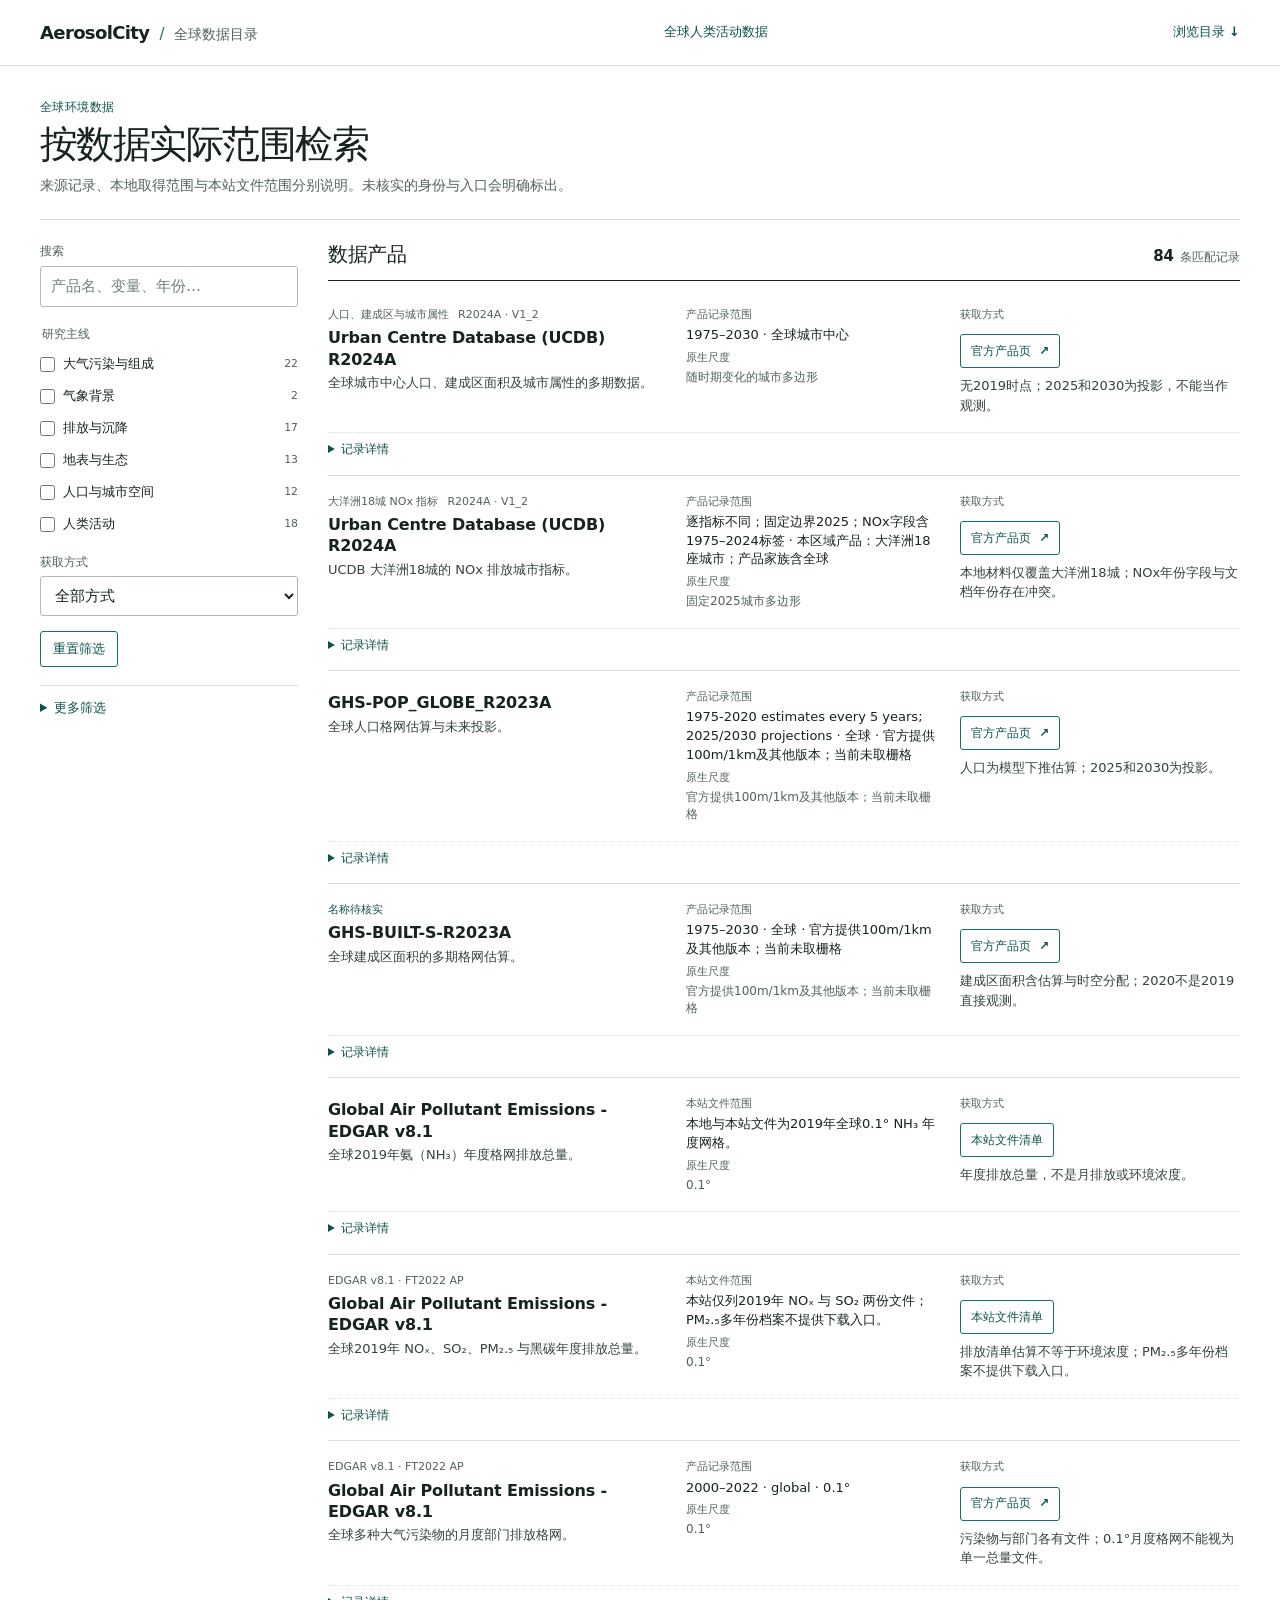
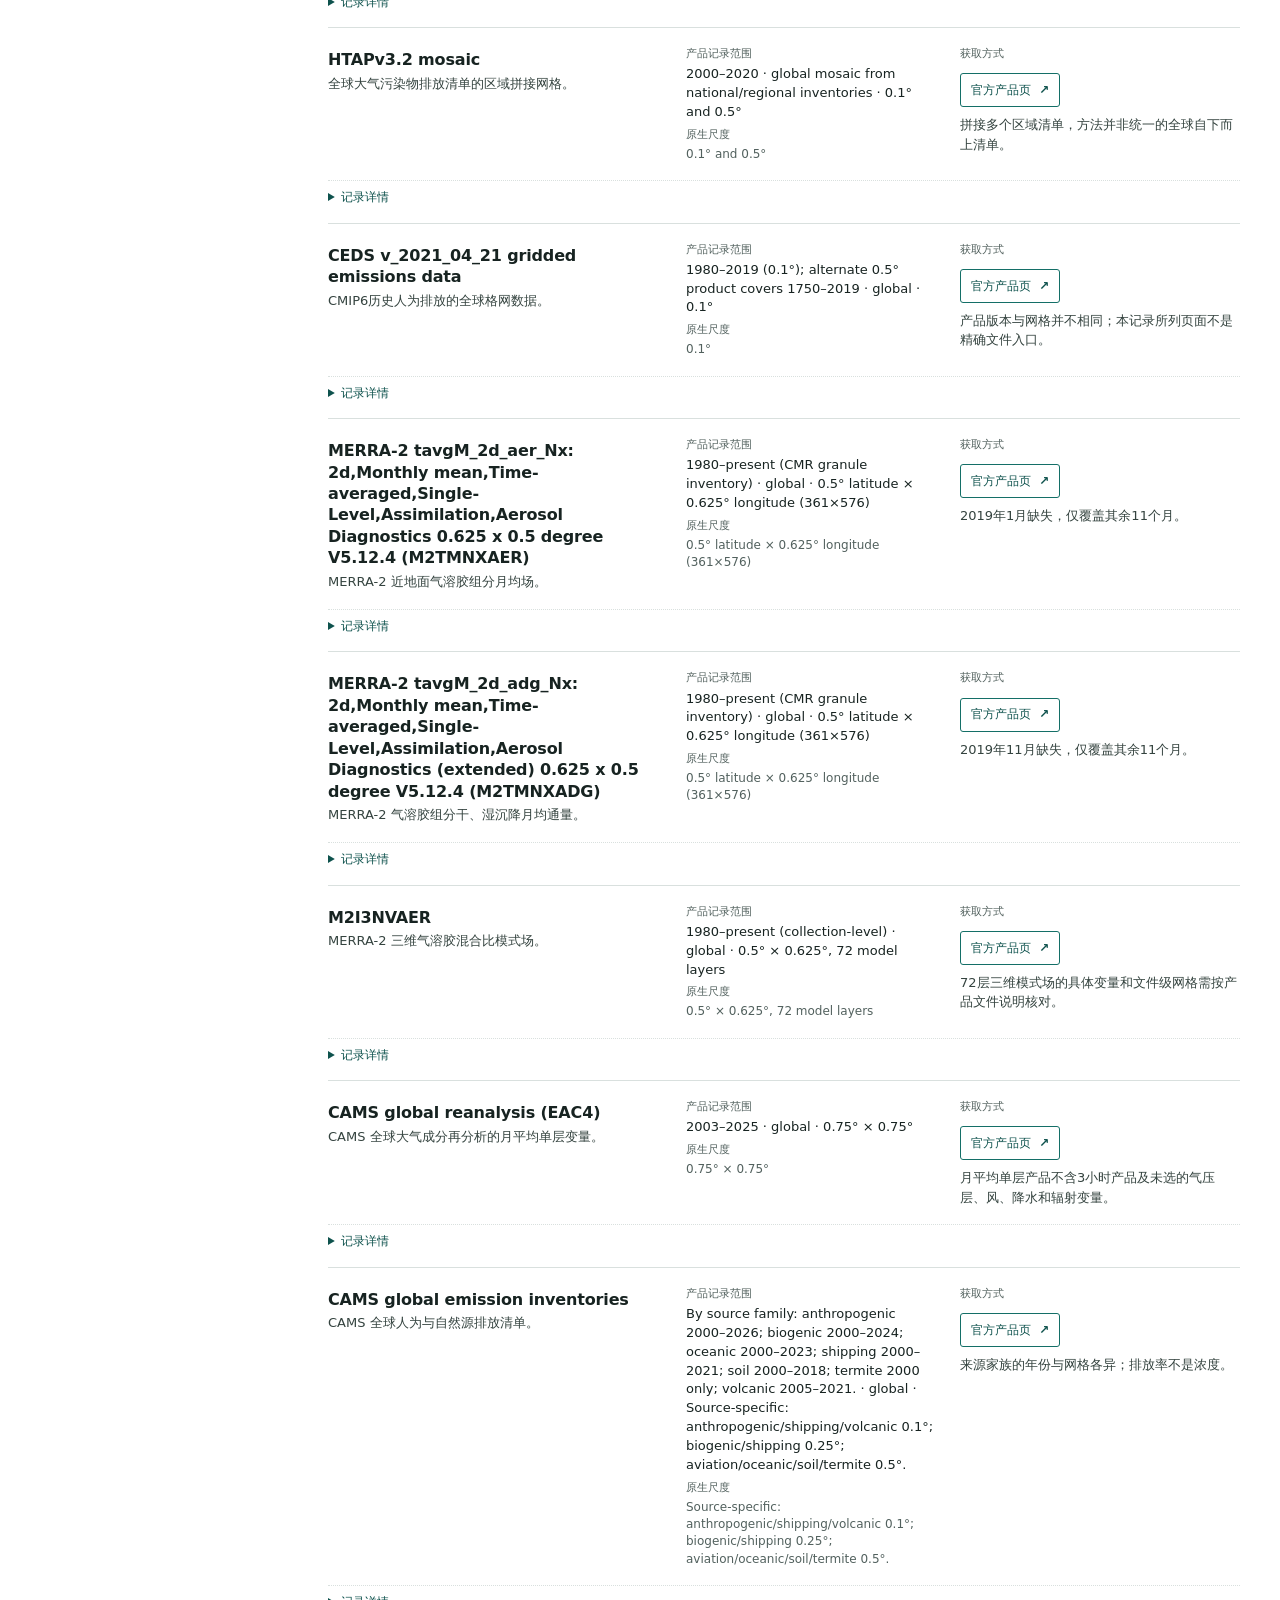
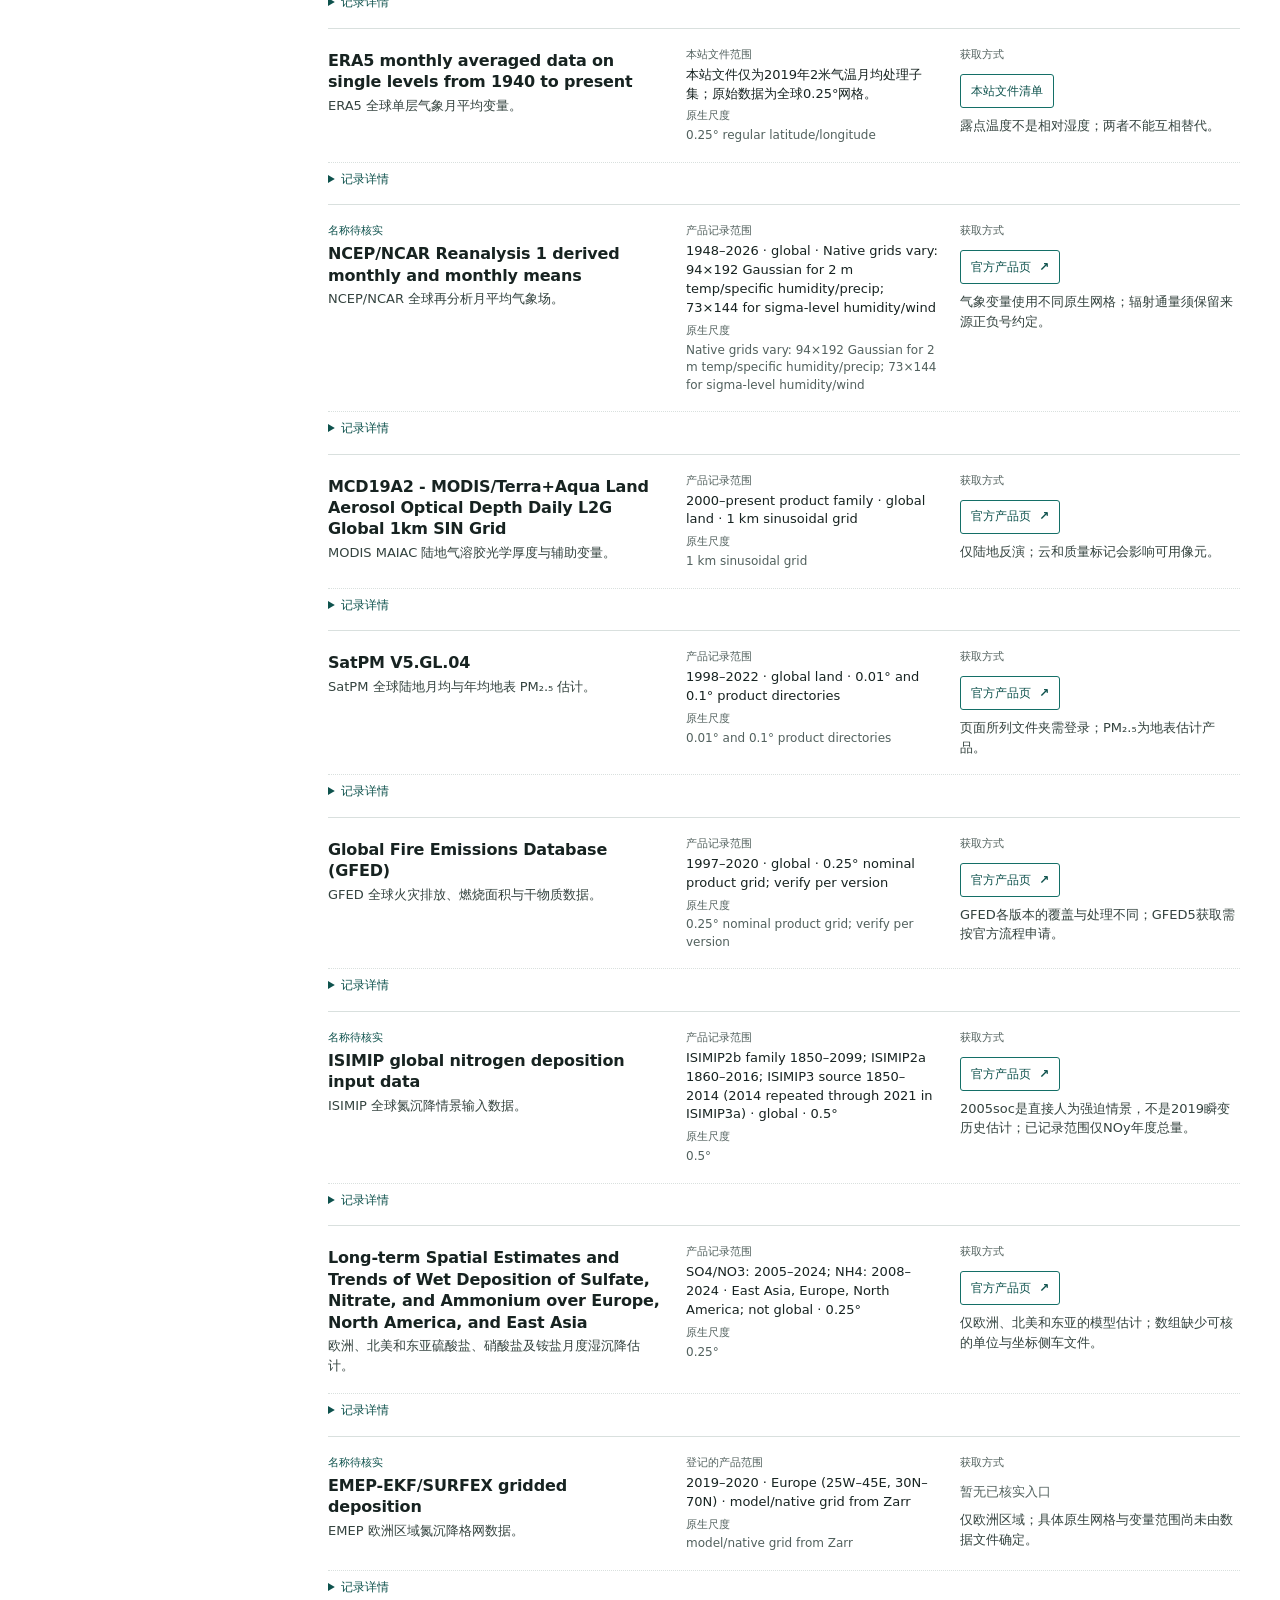
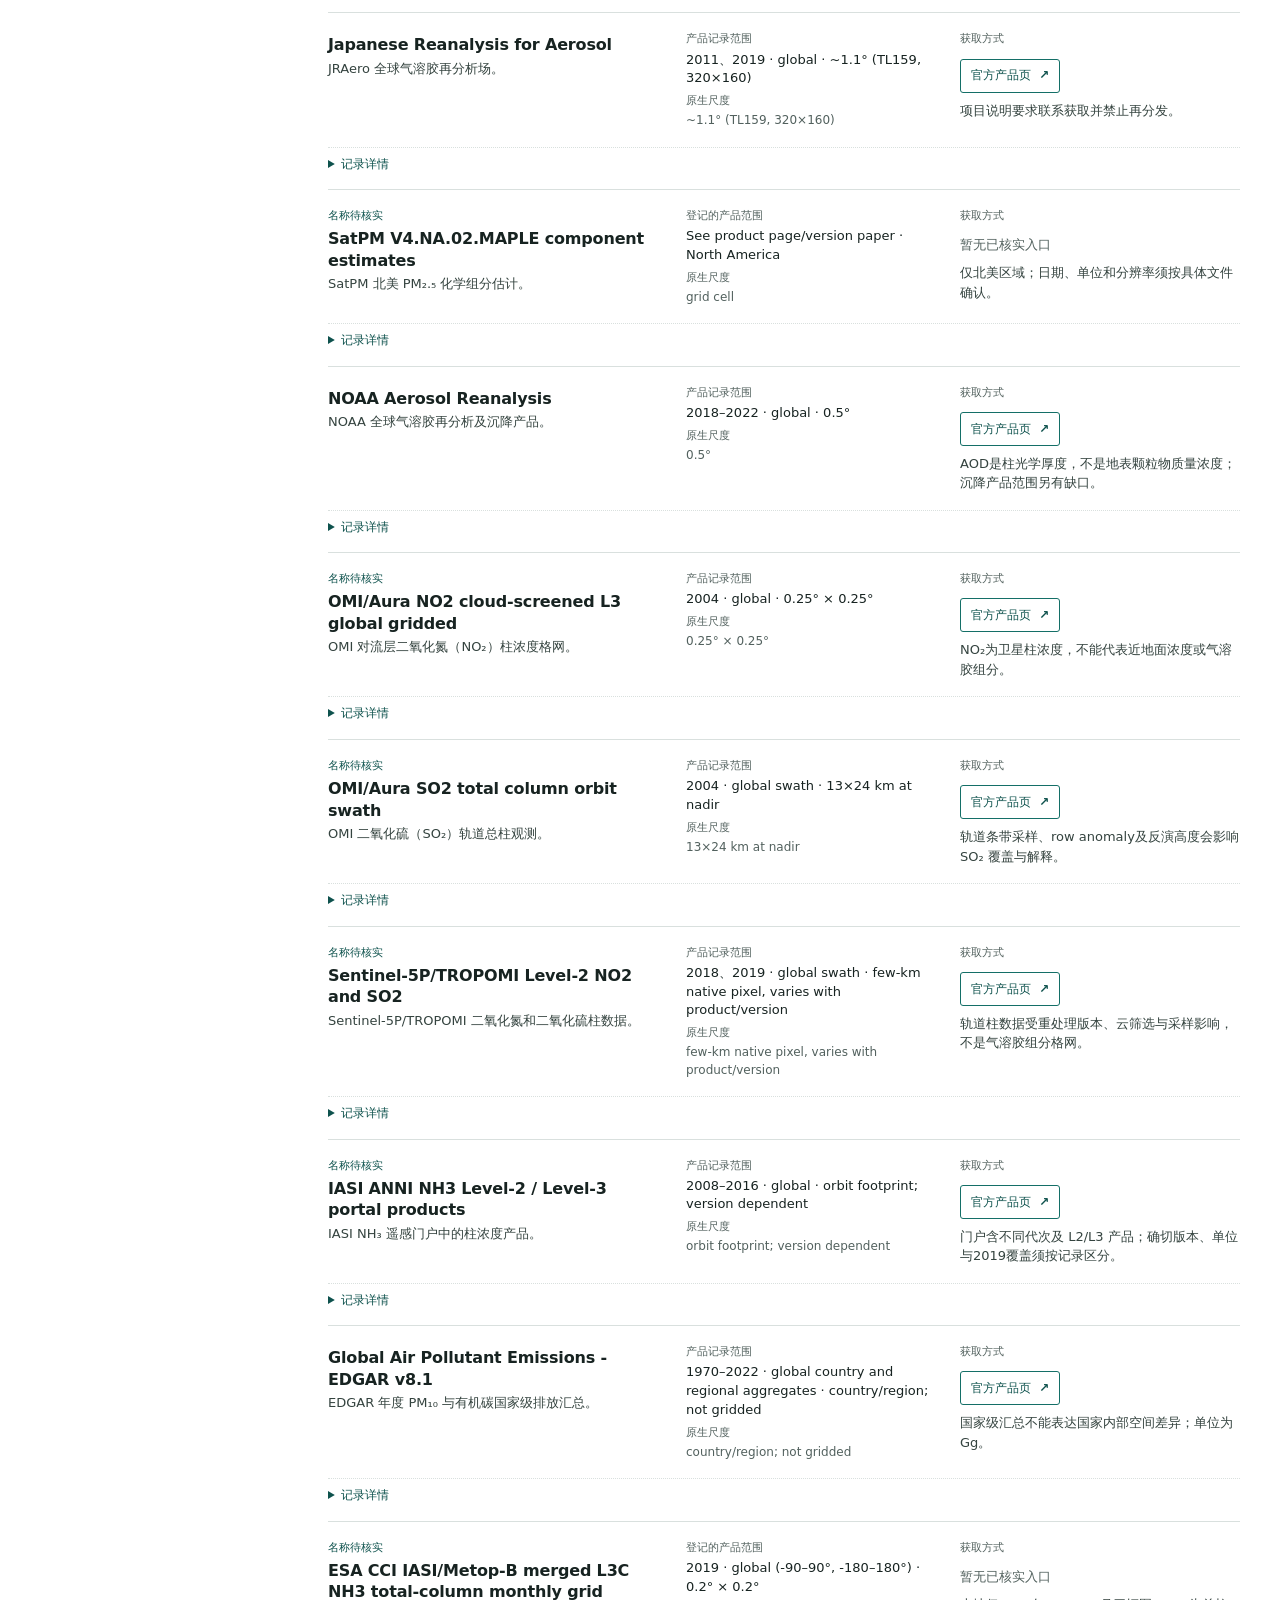
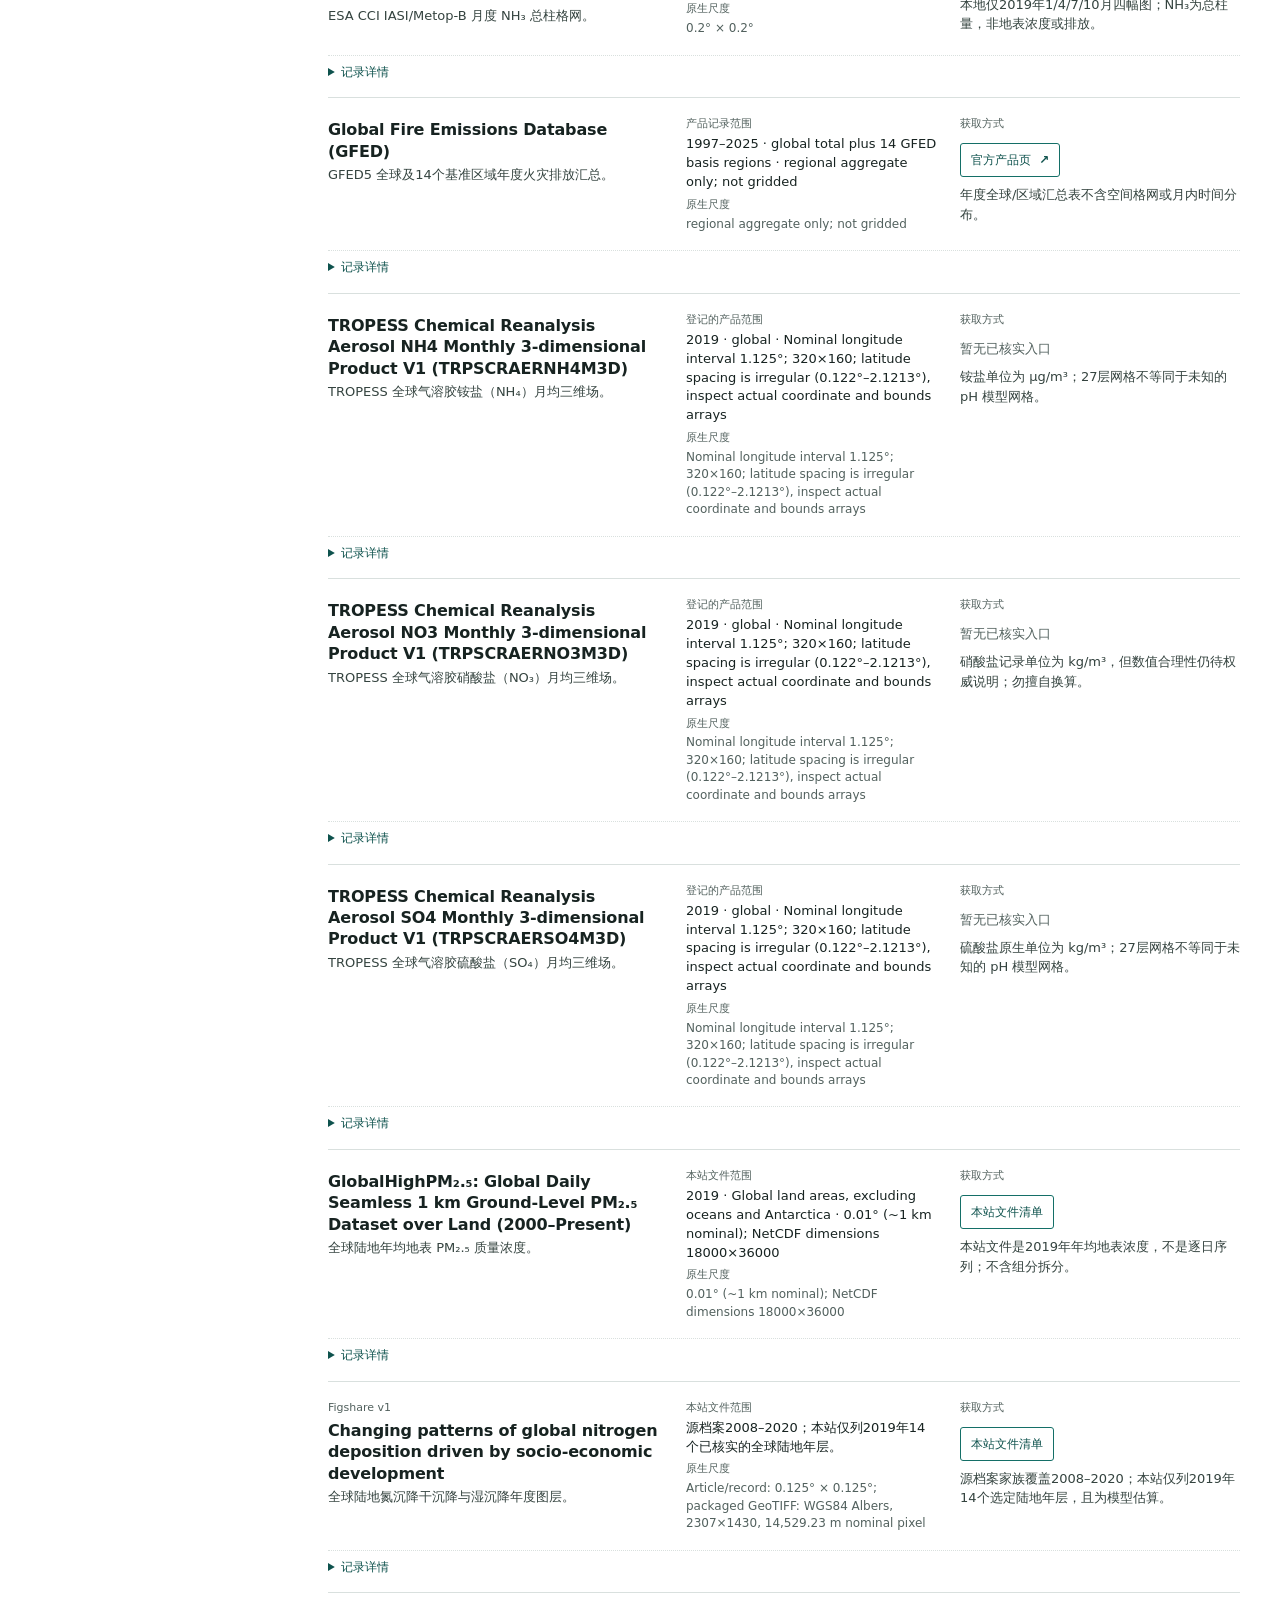
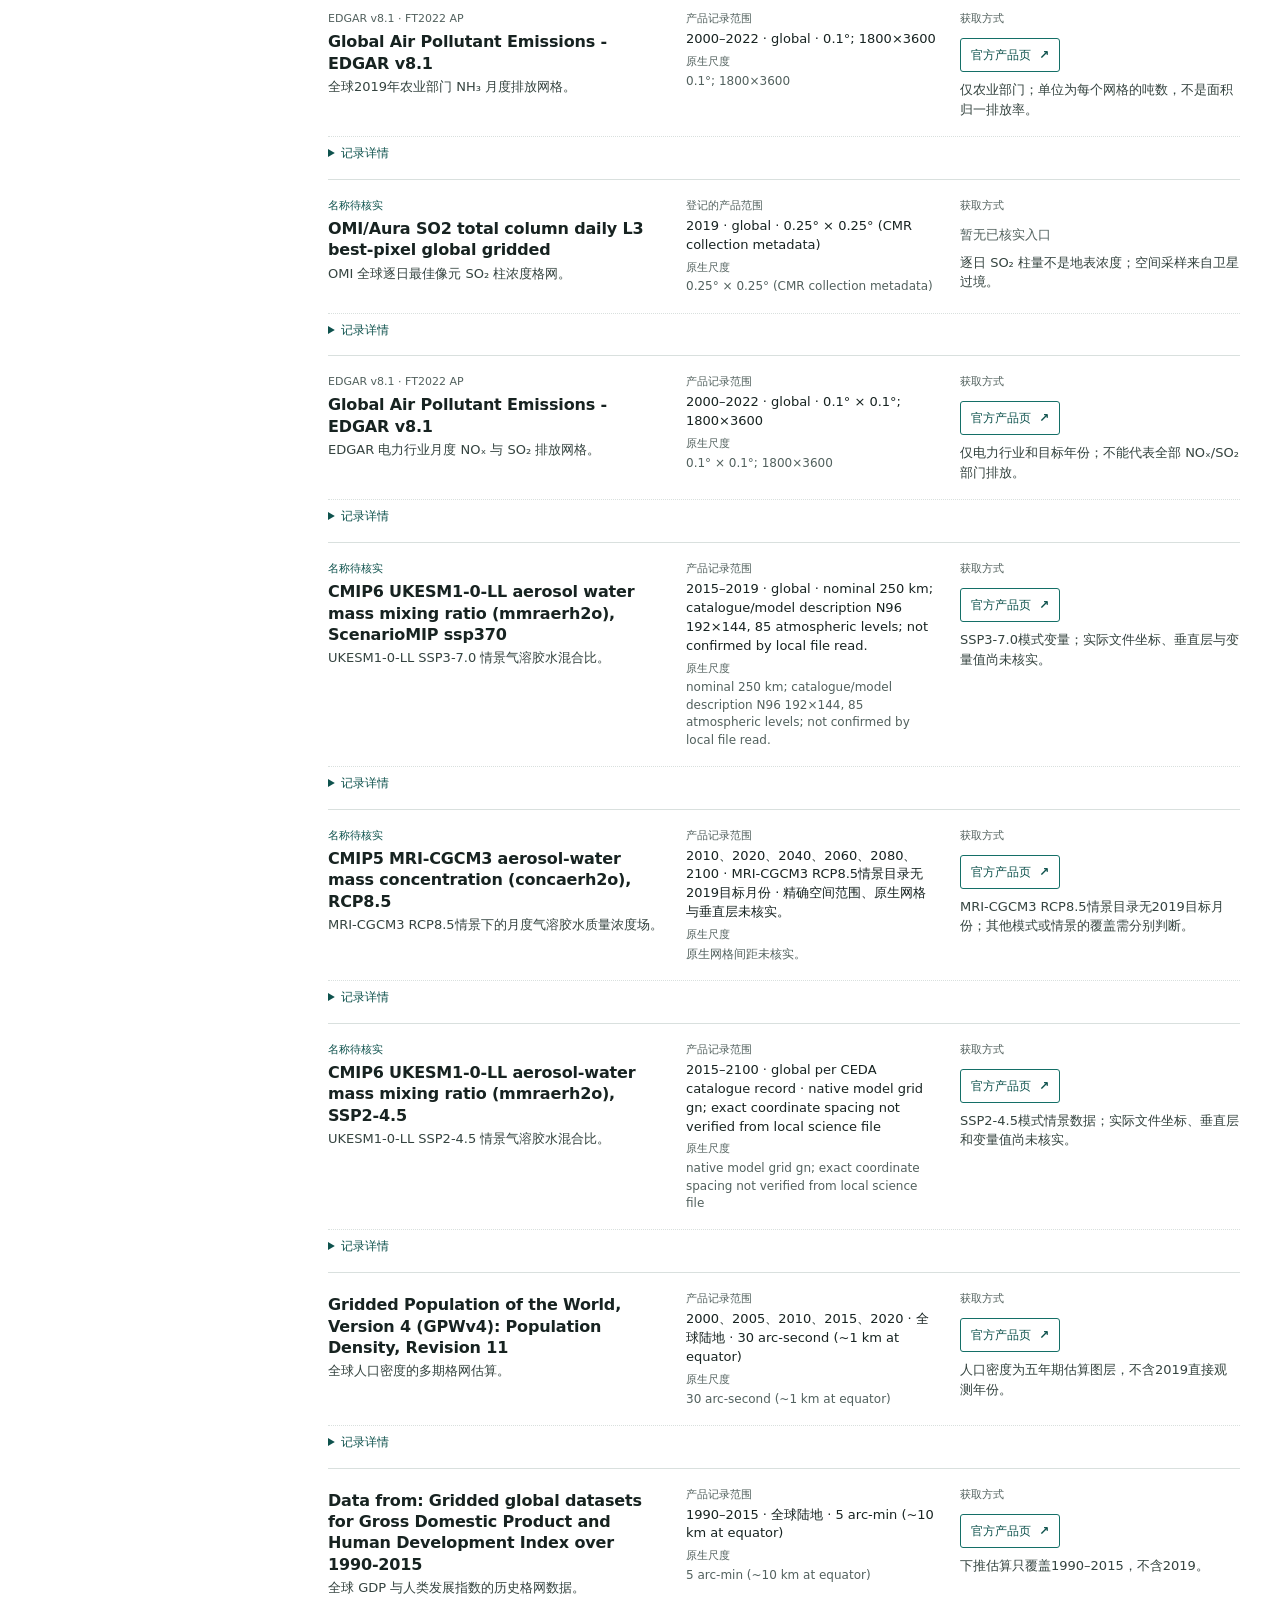
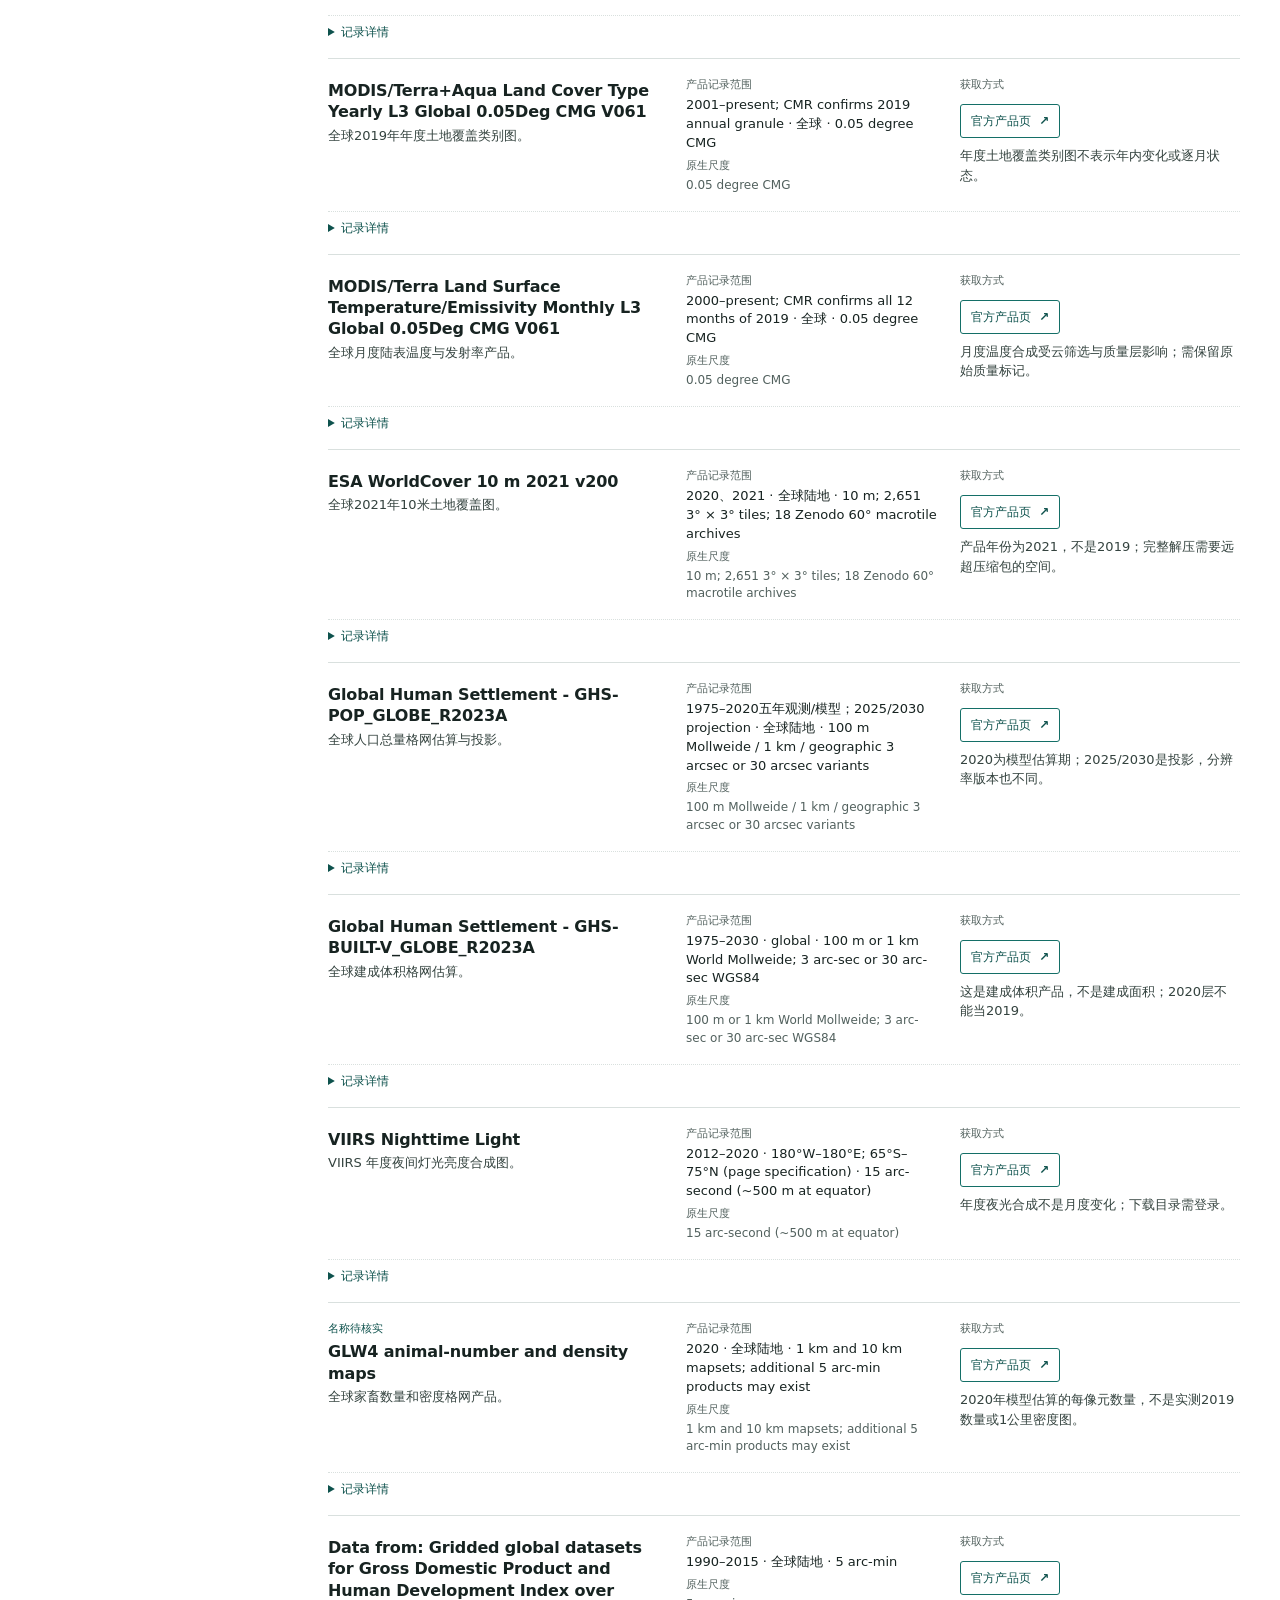
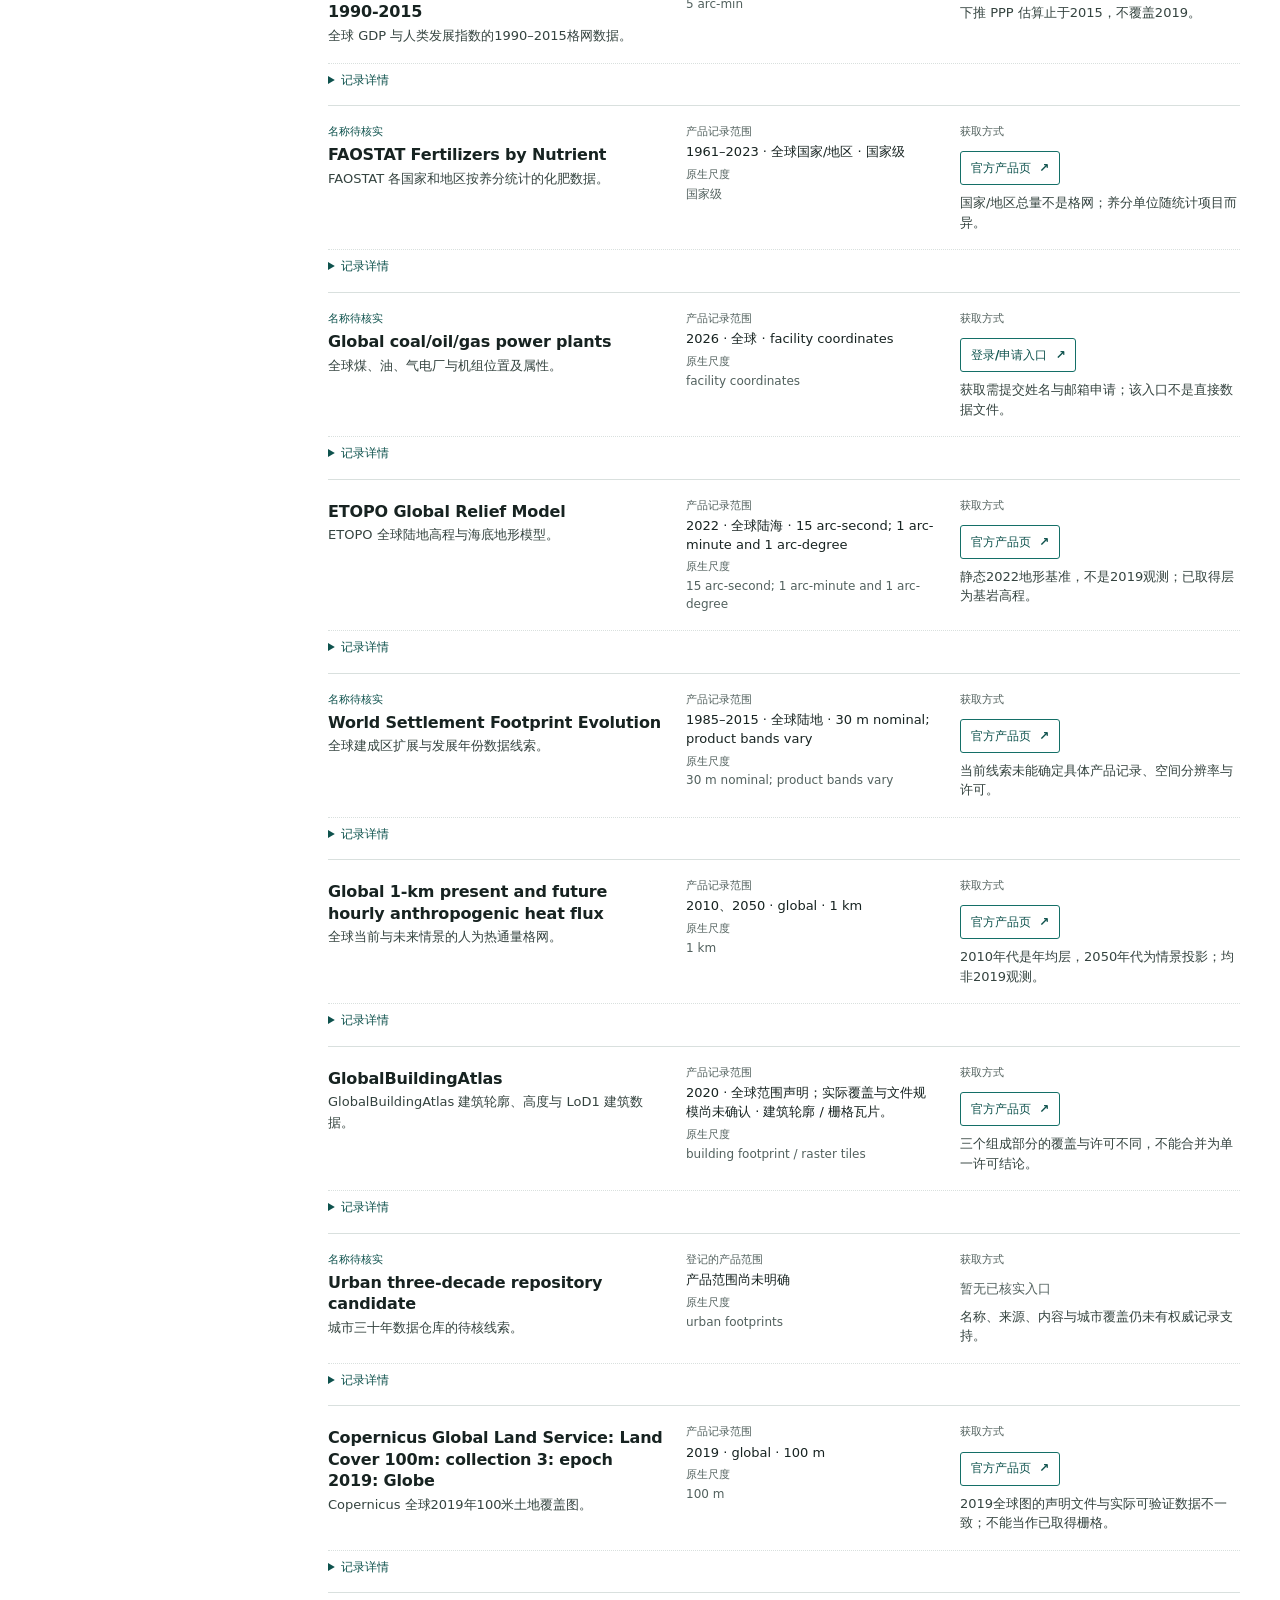
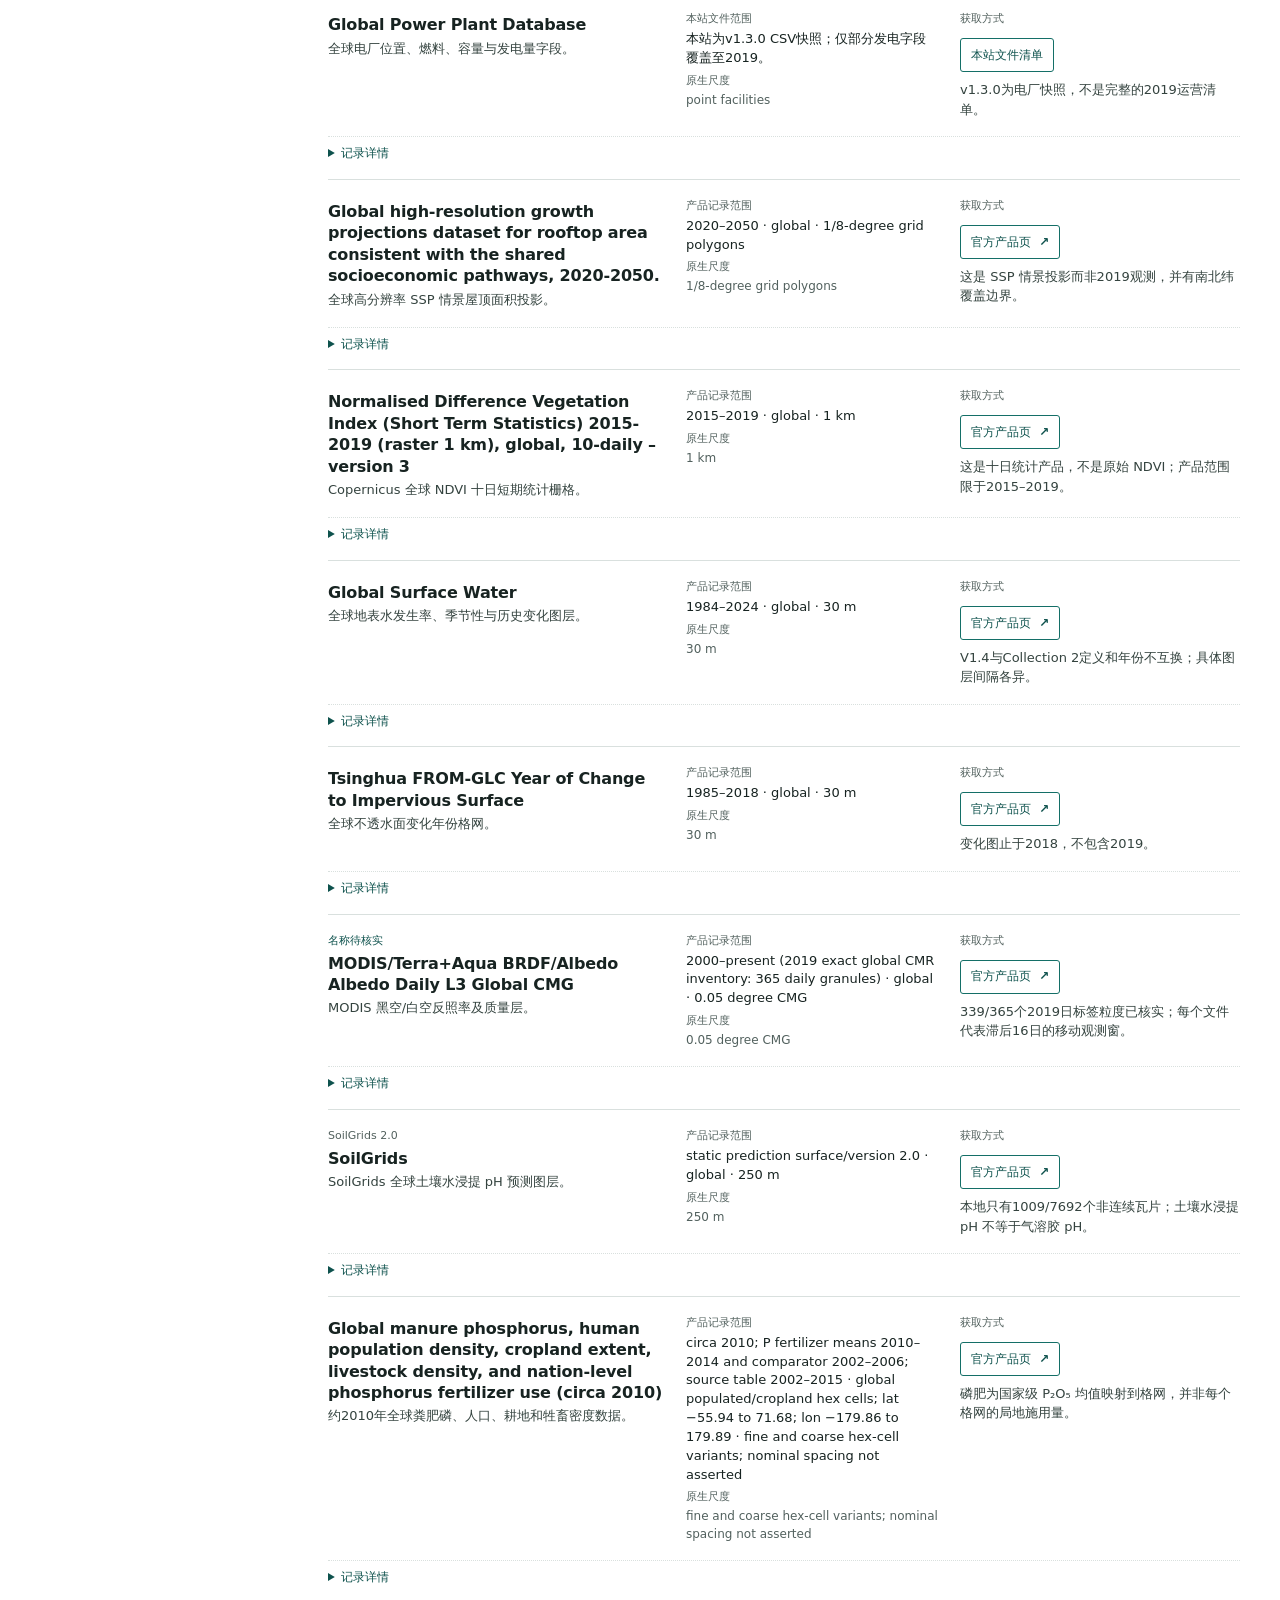
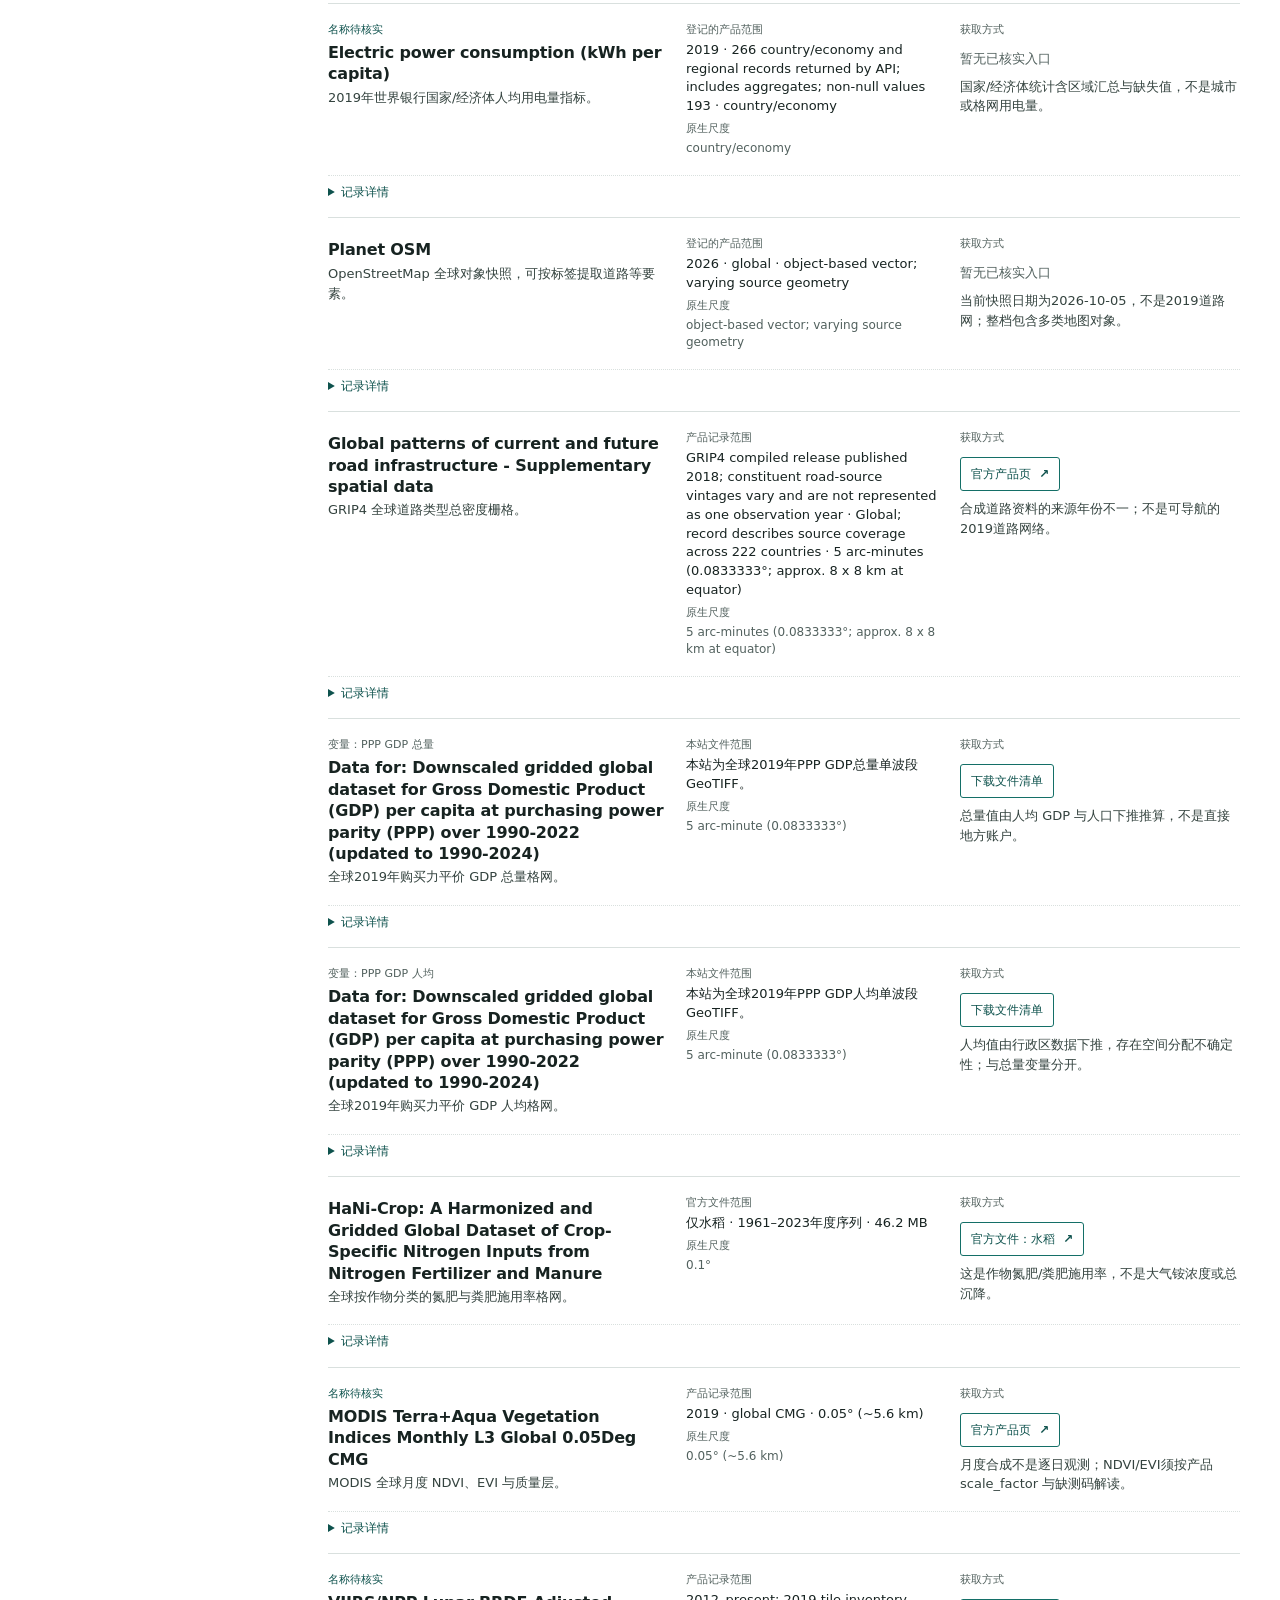
==== commit 2b88f71c: "Add global human activity data page with verified source links" ====
--- a/index.html
+++ b/index.html
@@ -16,6 +16,7 @@
       <span class="brand-divider" aria-hidden="true">/</span>
       <span class="brand-subtitle">全球数据目录</span>
     </a>
+    <a class="header-link" href="./global-human-indicators.html">全球人类活动数据</a>
     <a class="header-link" href="#catalog">浏览目录 <span aria-hidden="true">↓</span></a>
   </header>
 
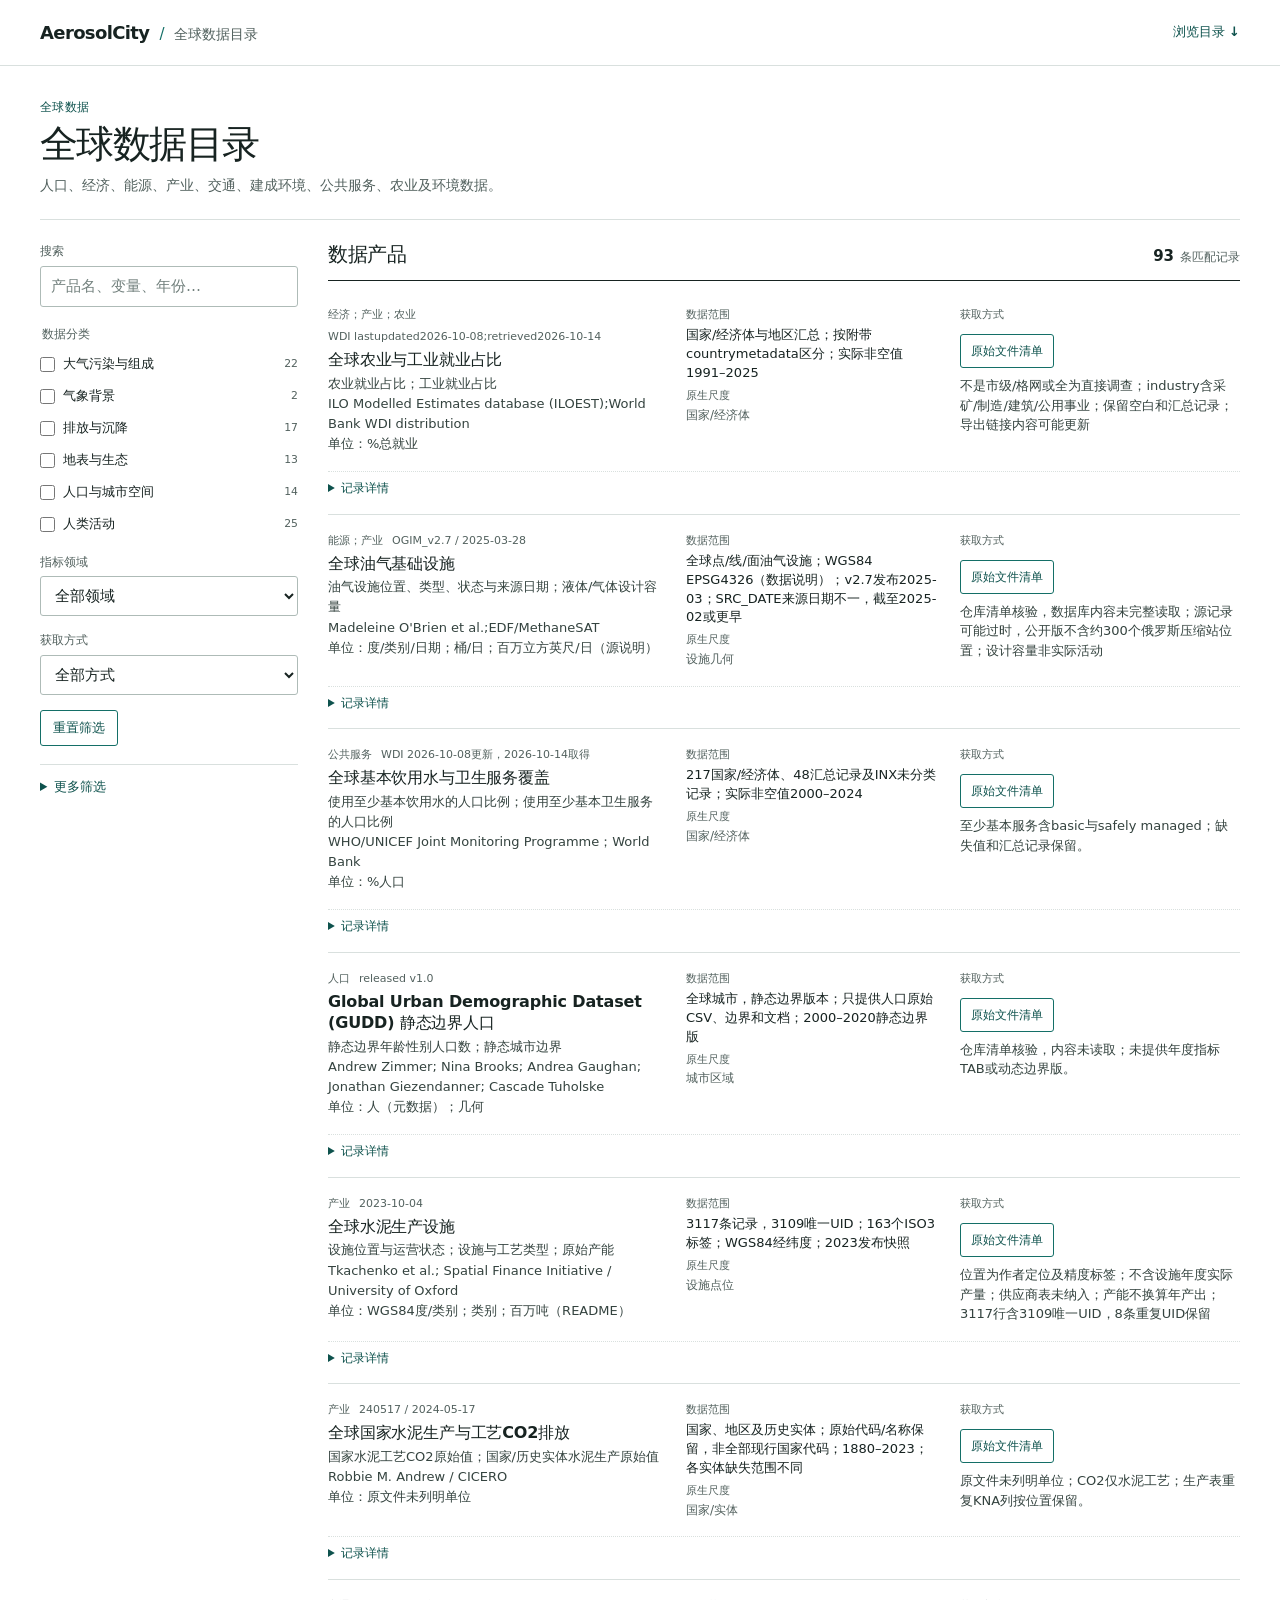
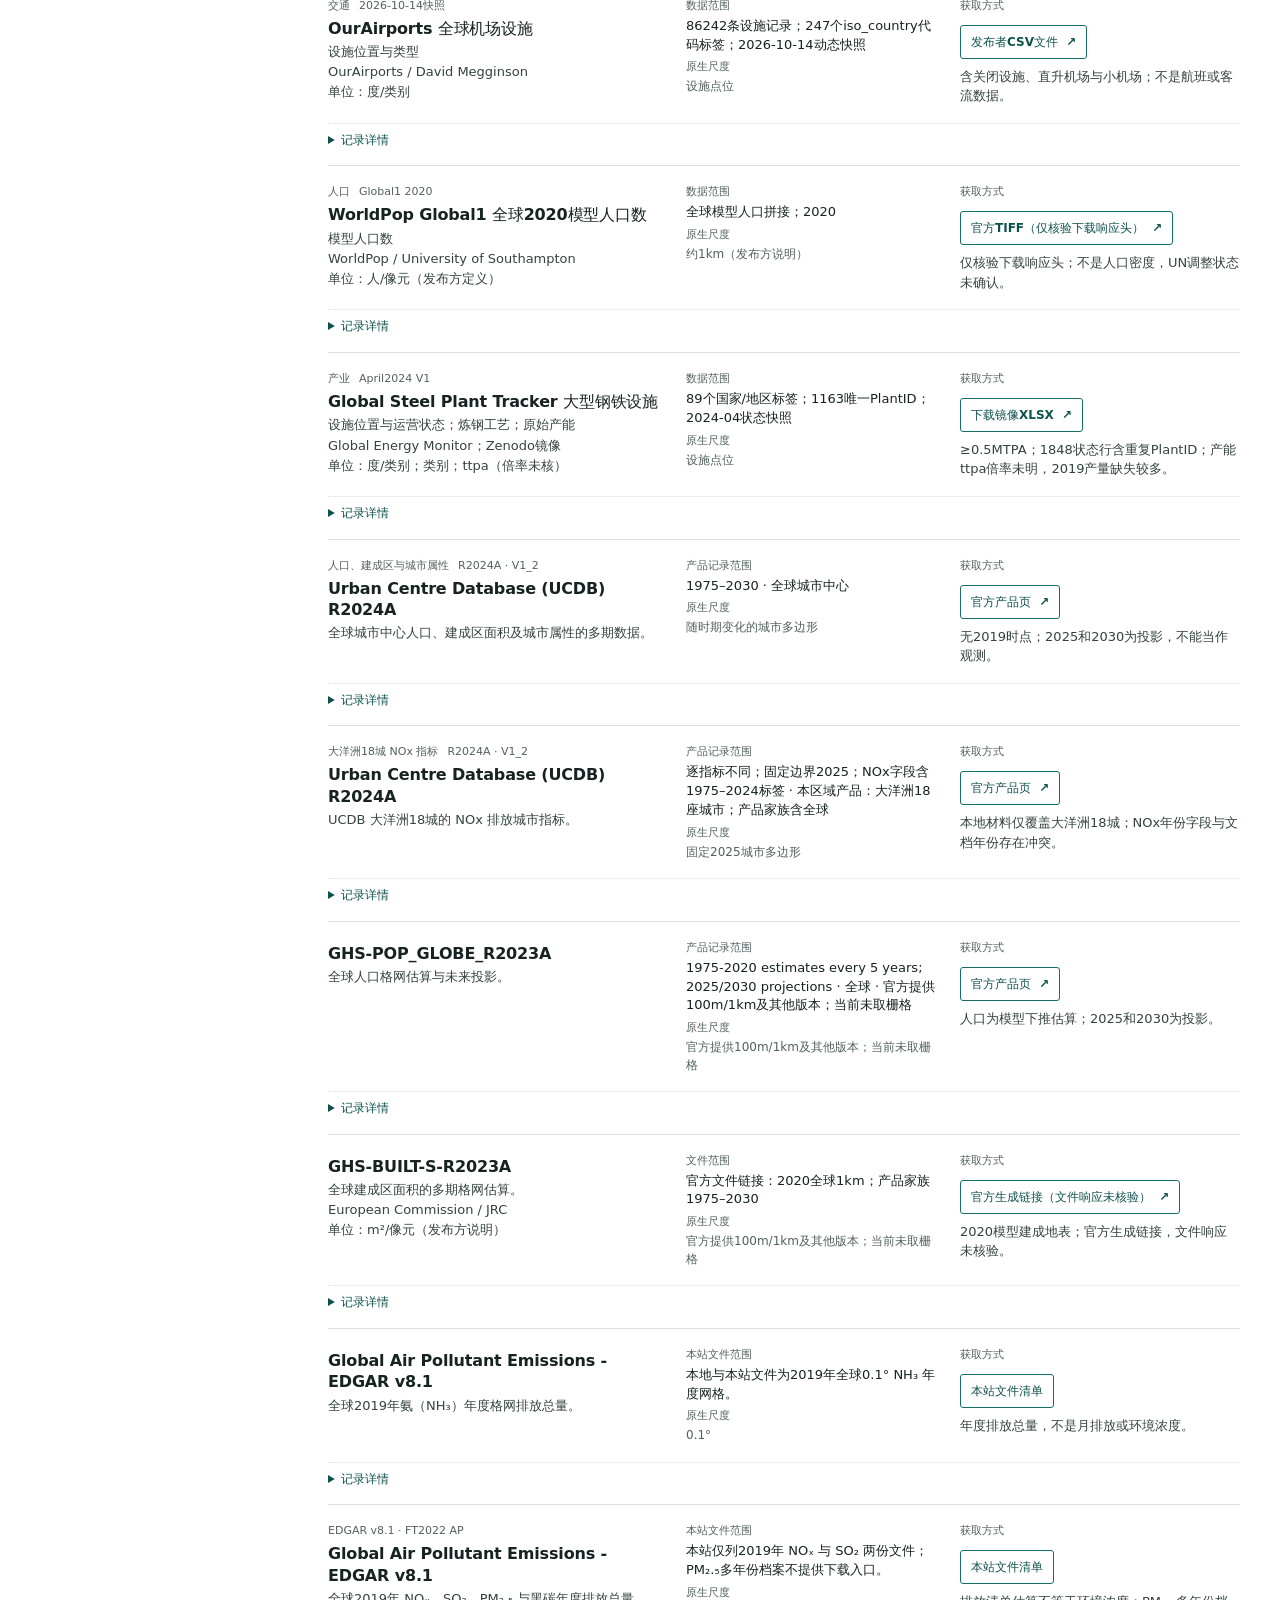
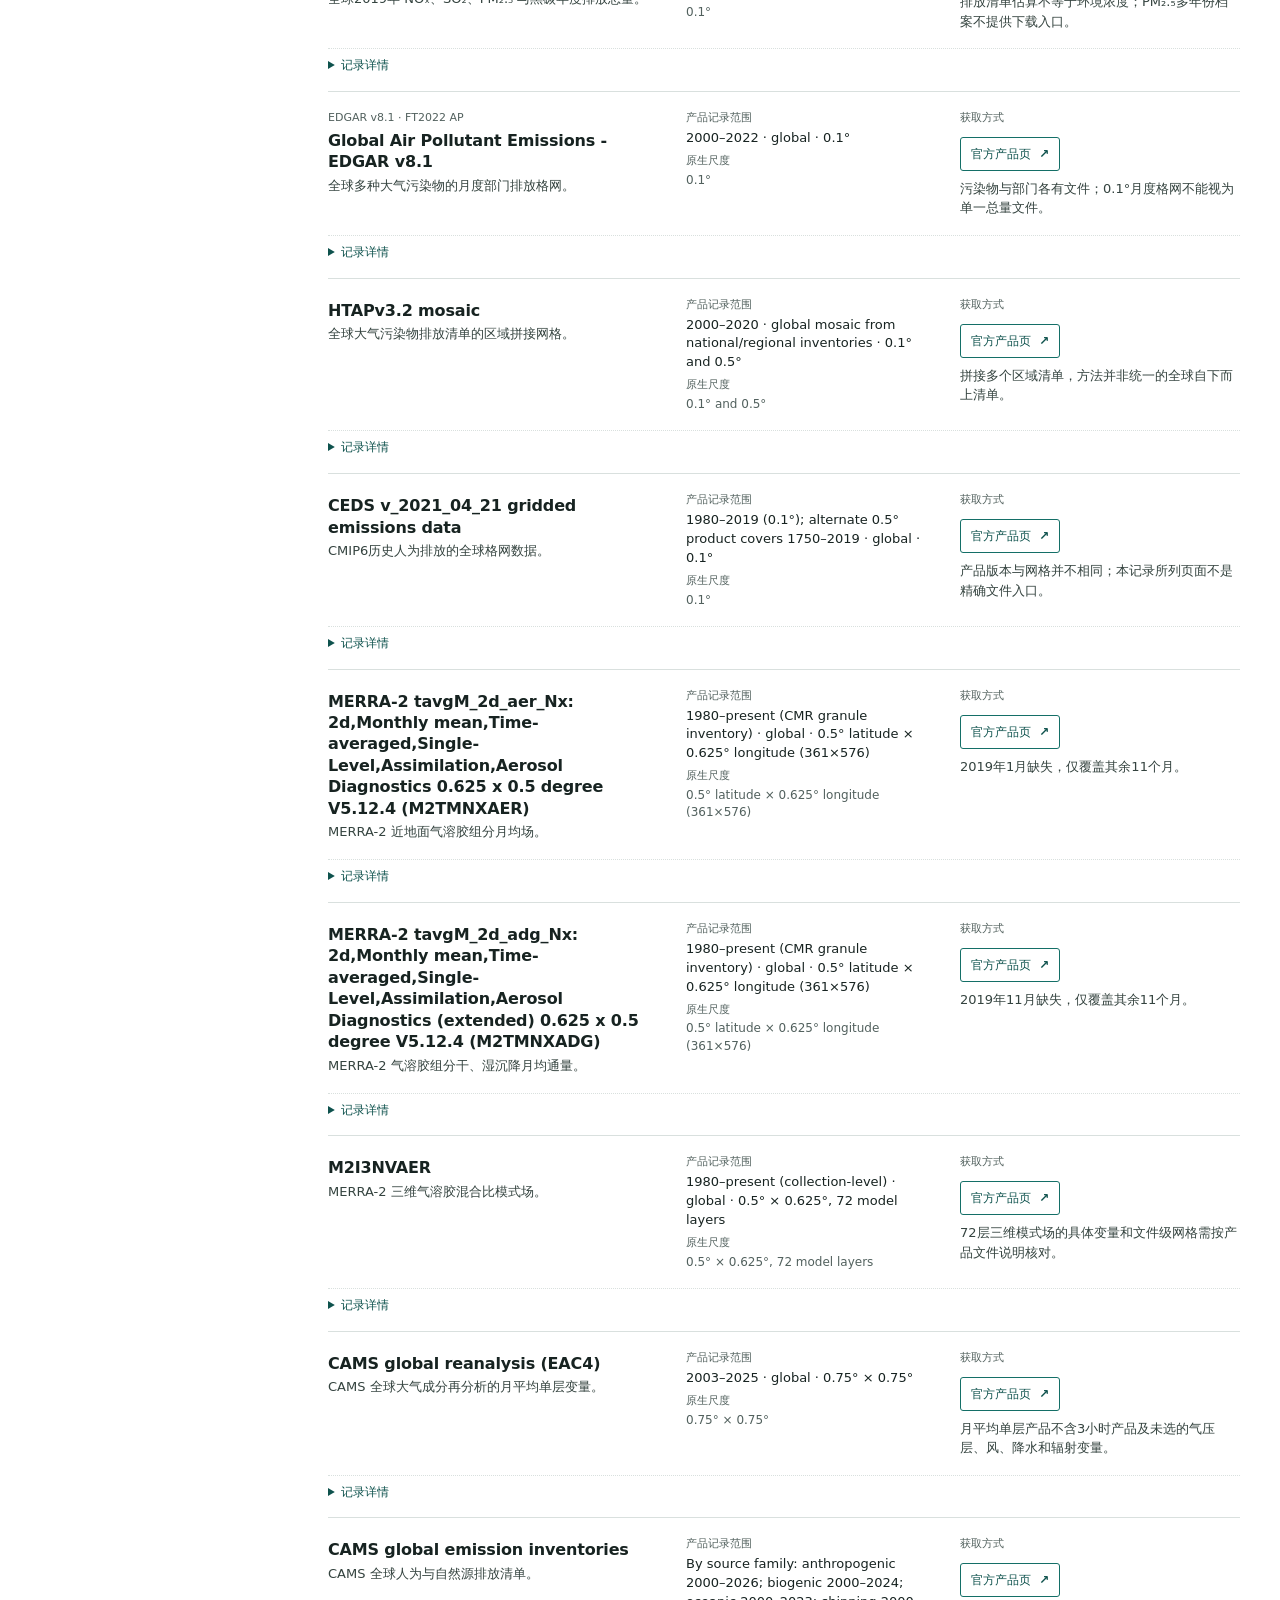
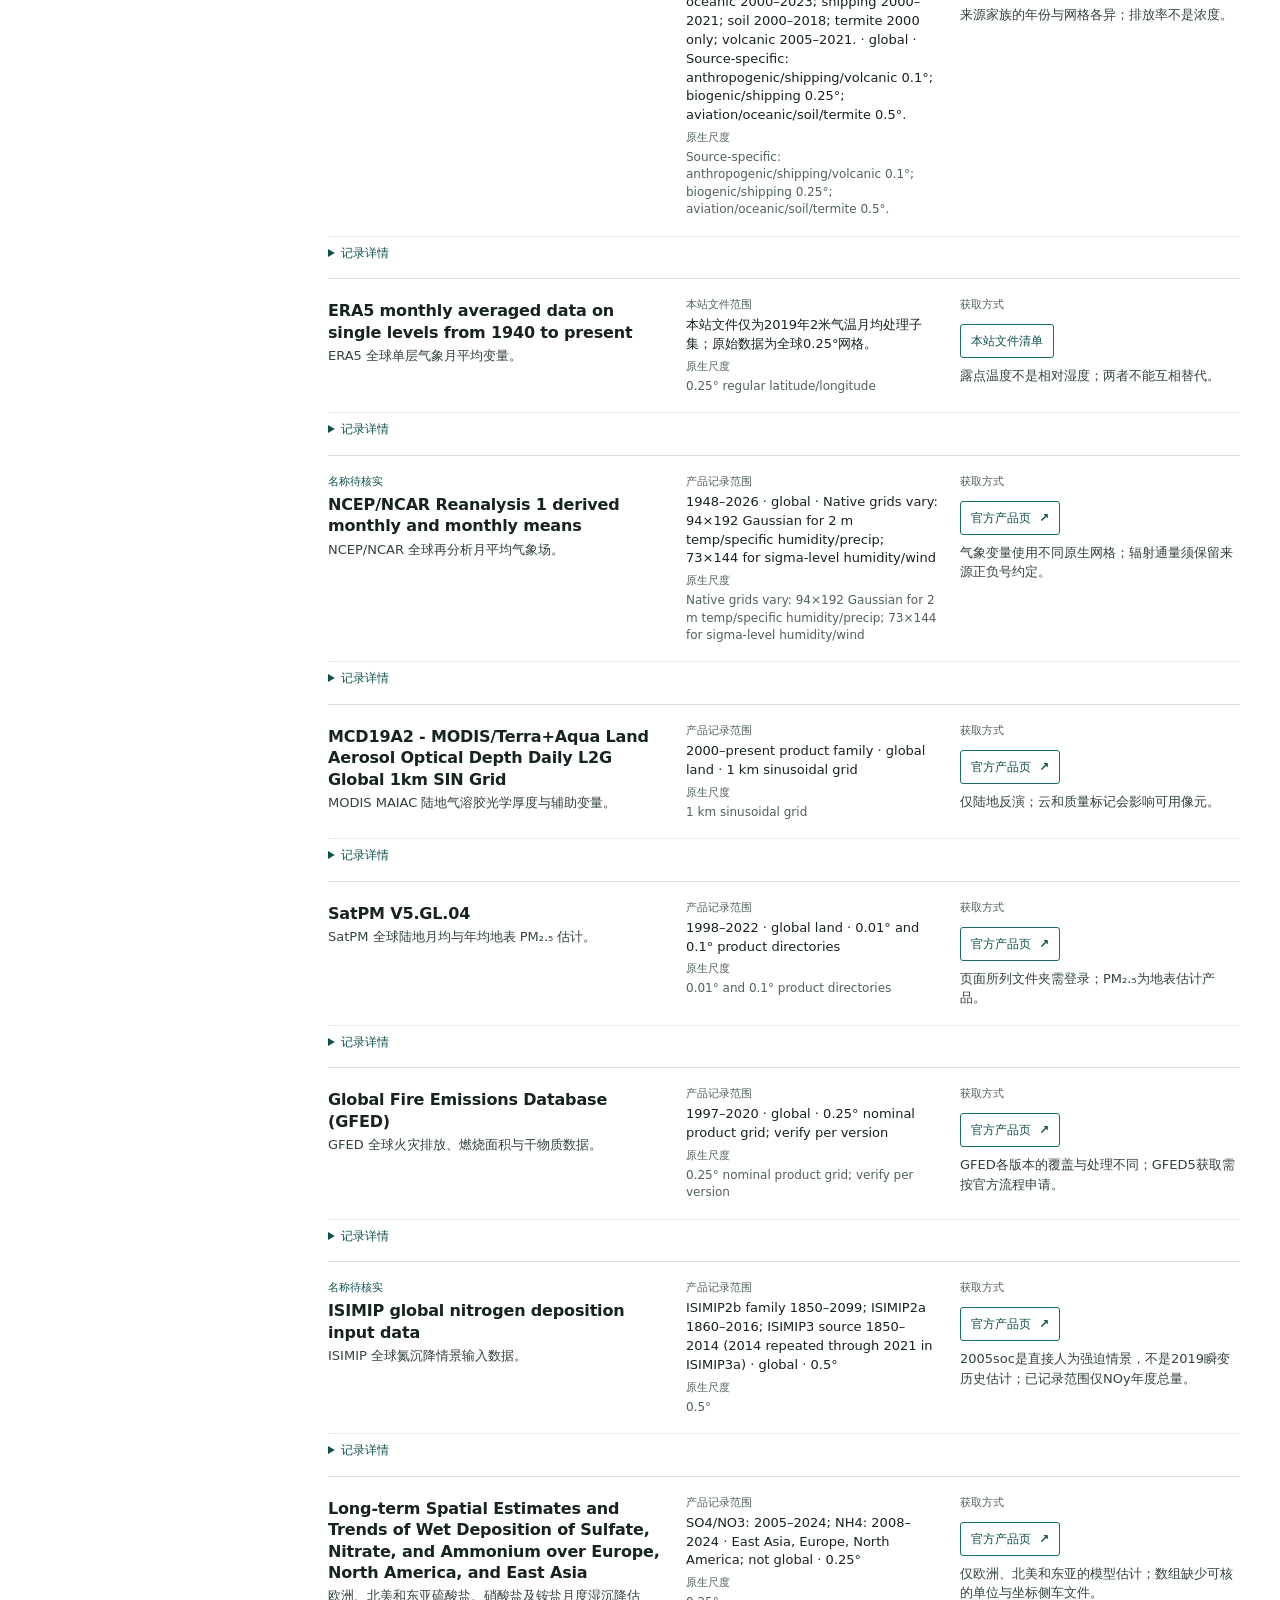
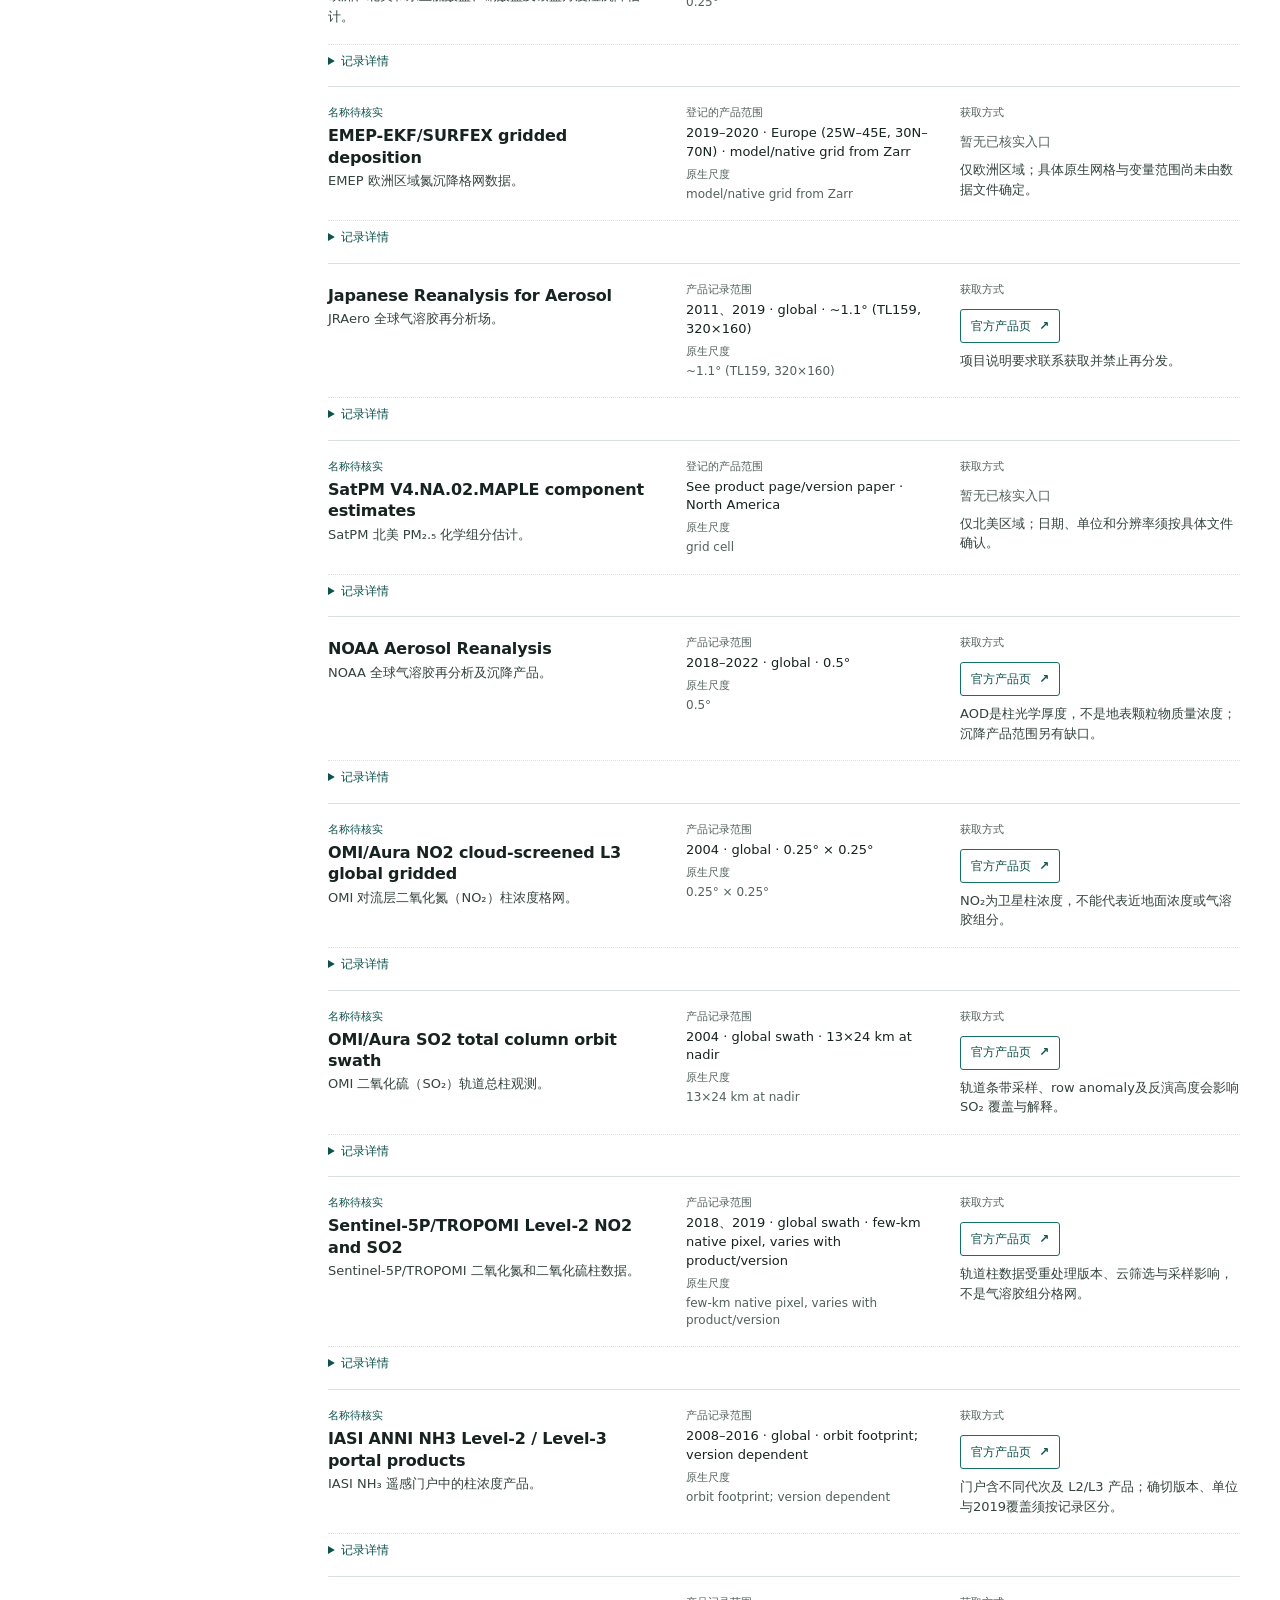
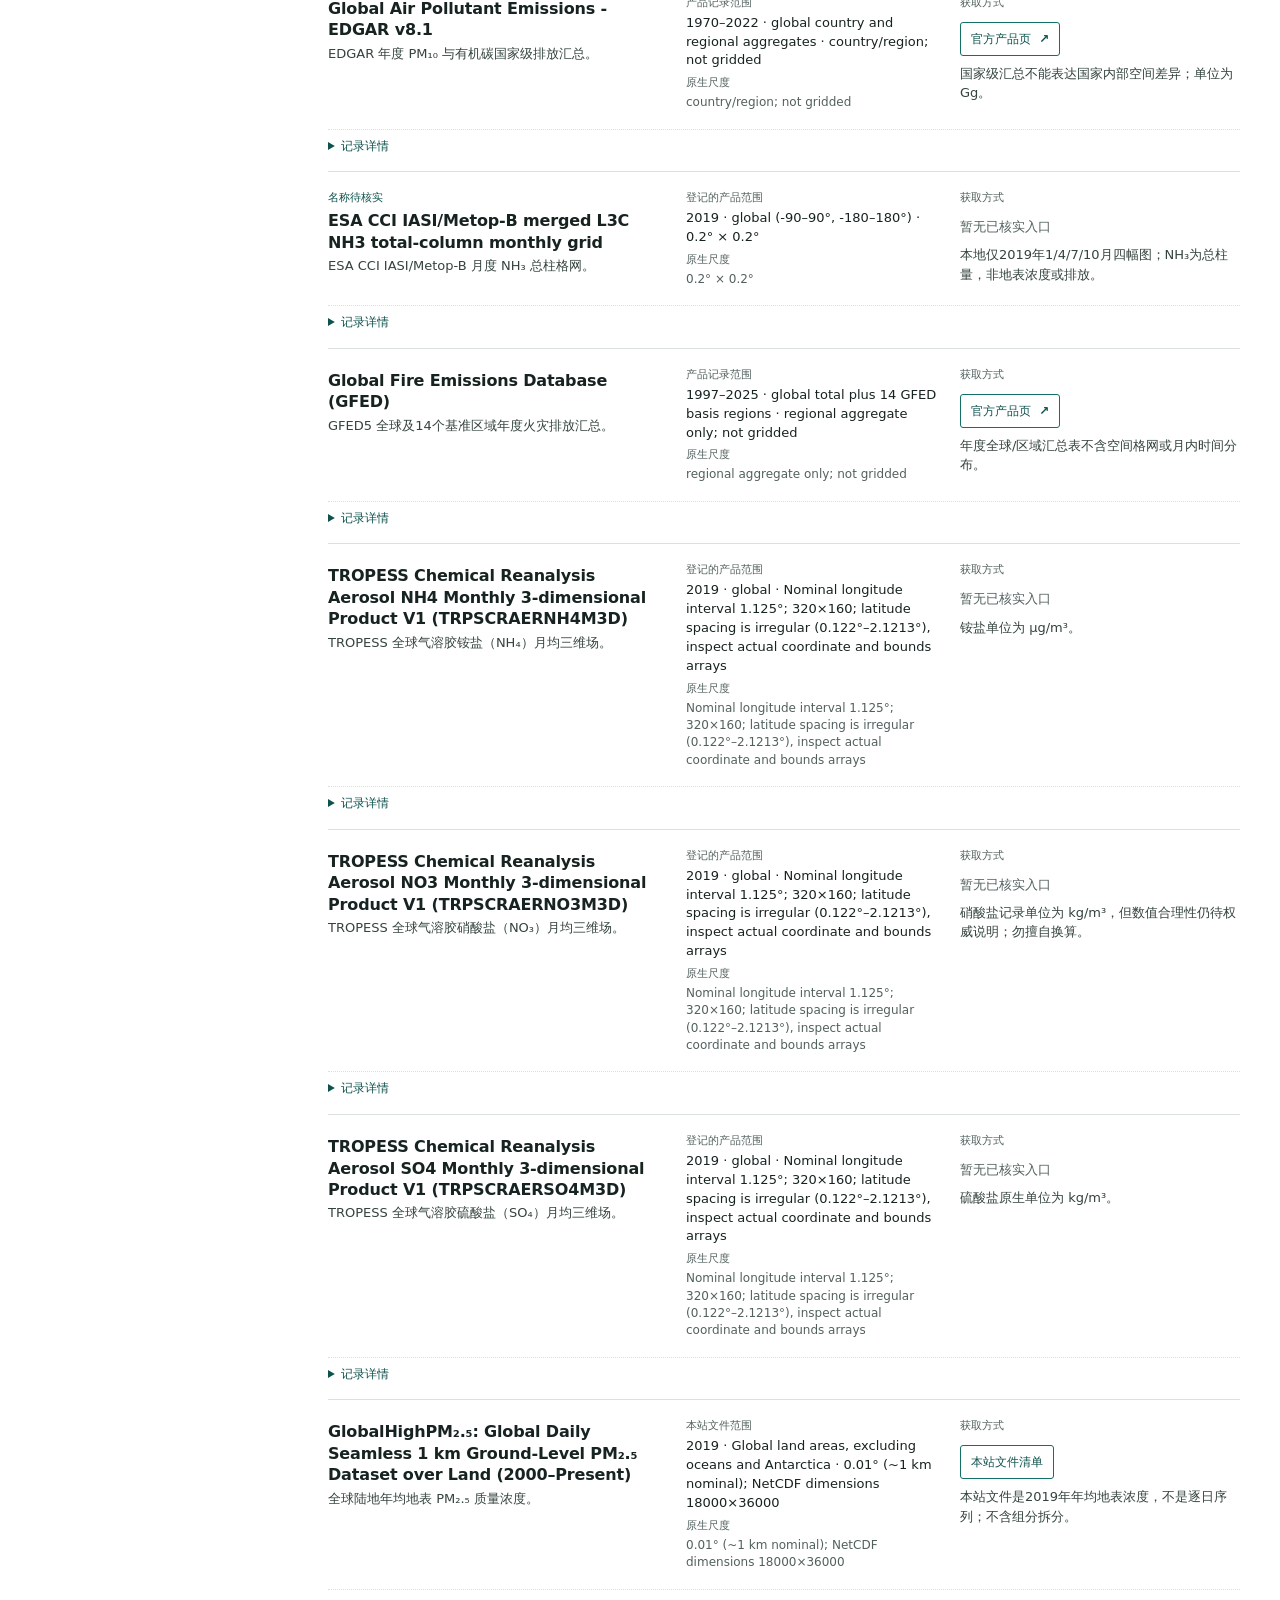
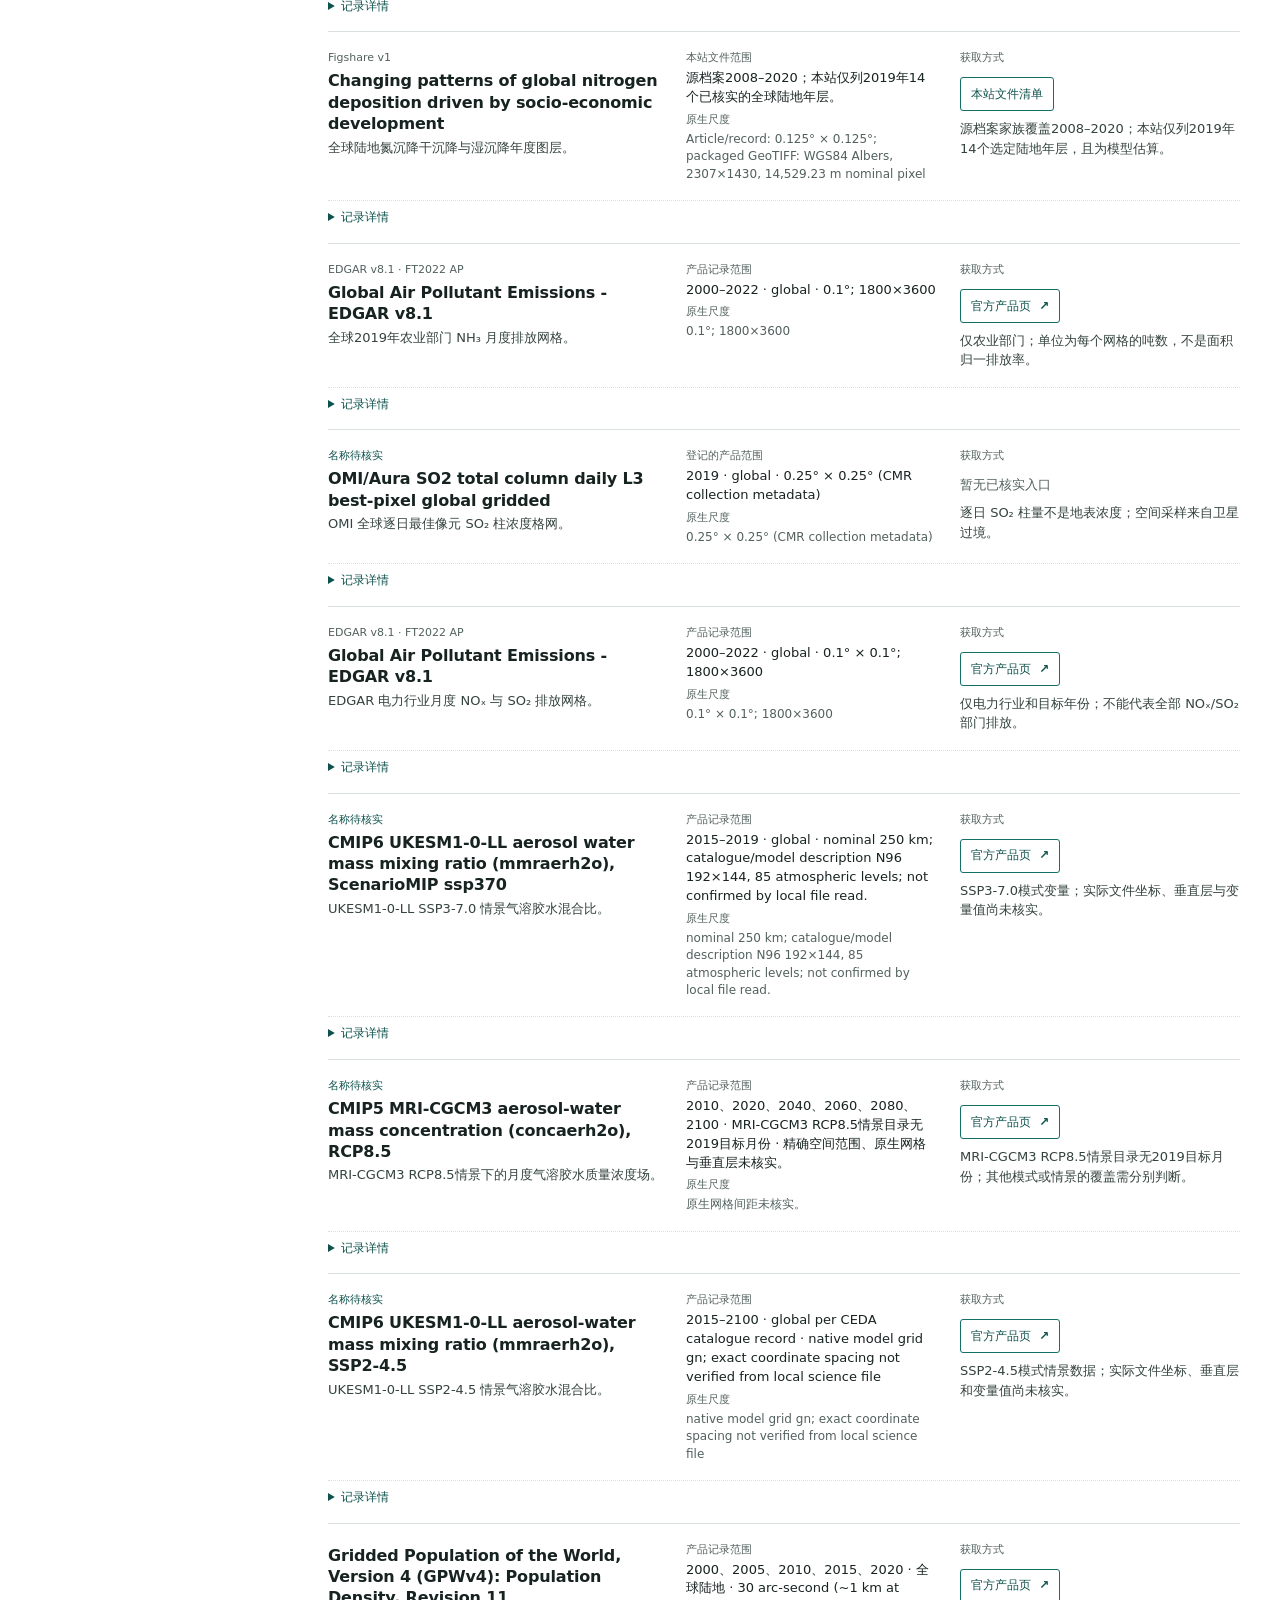
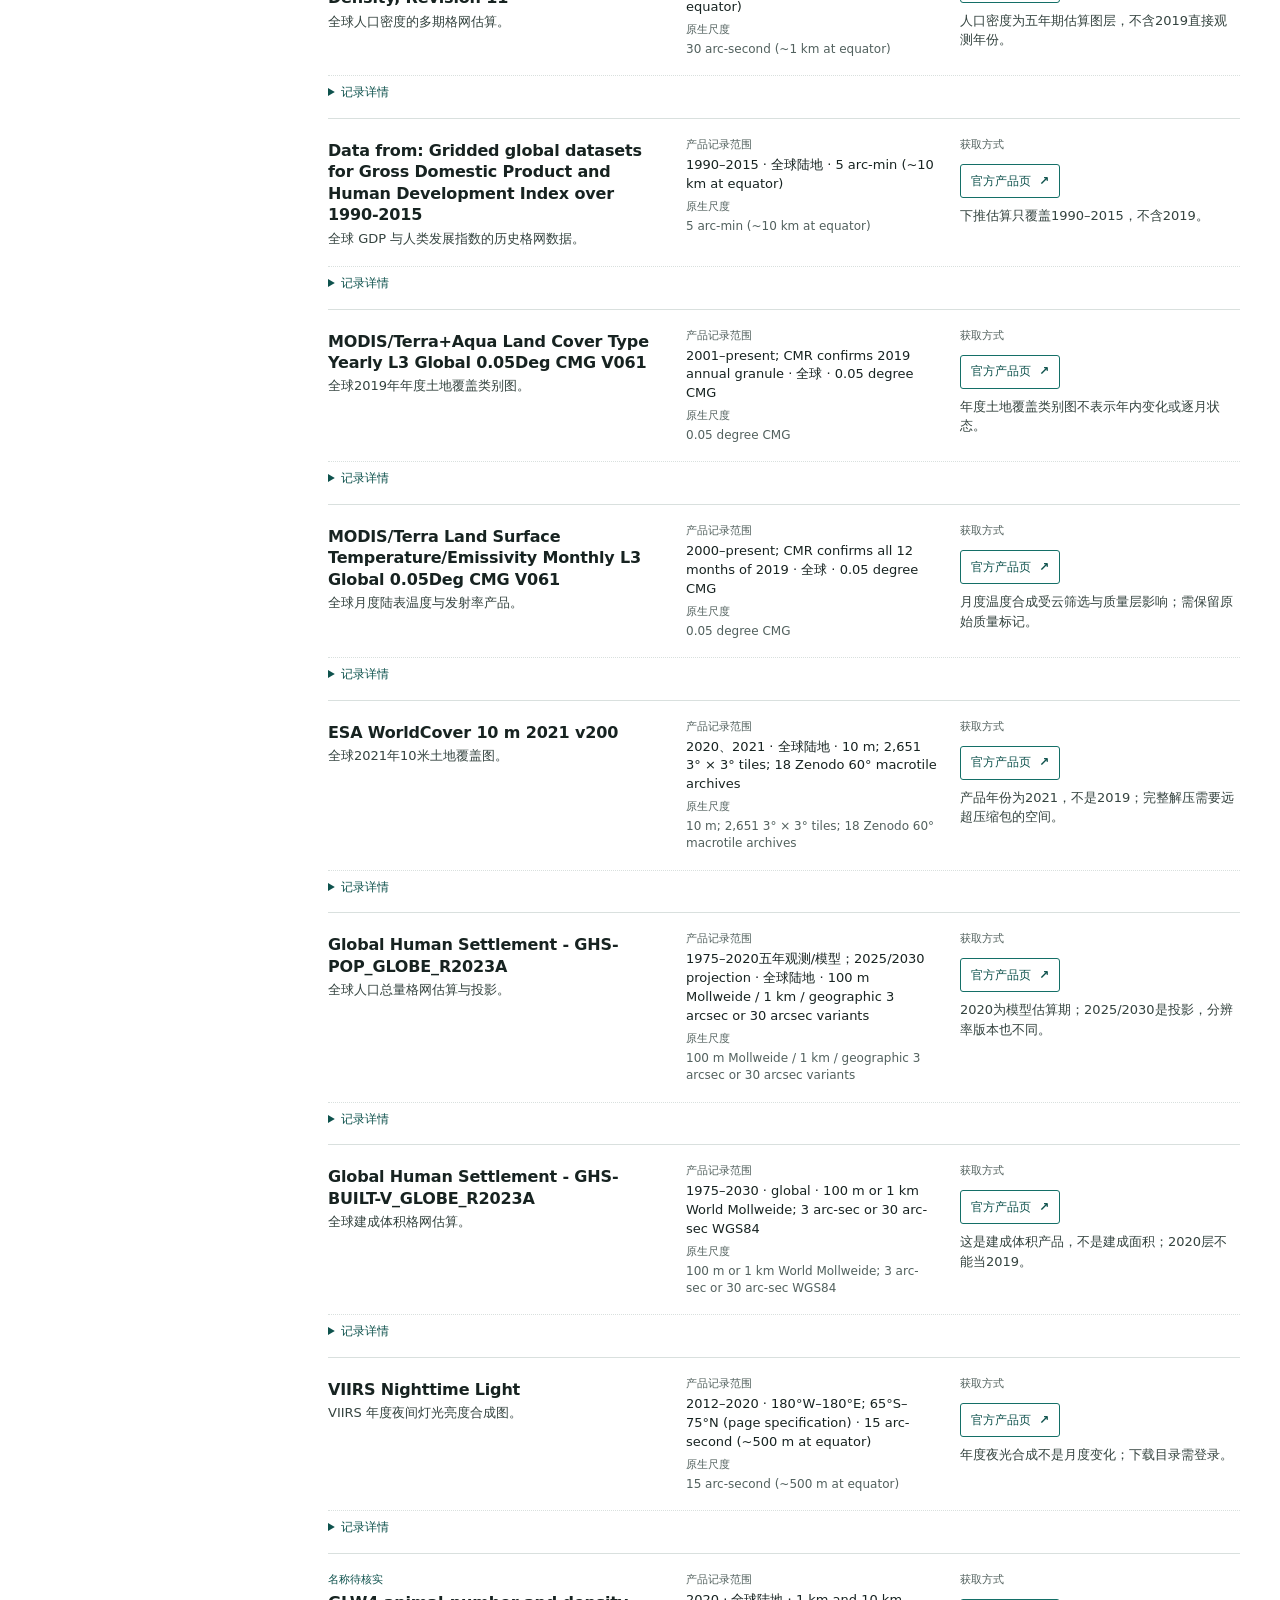
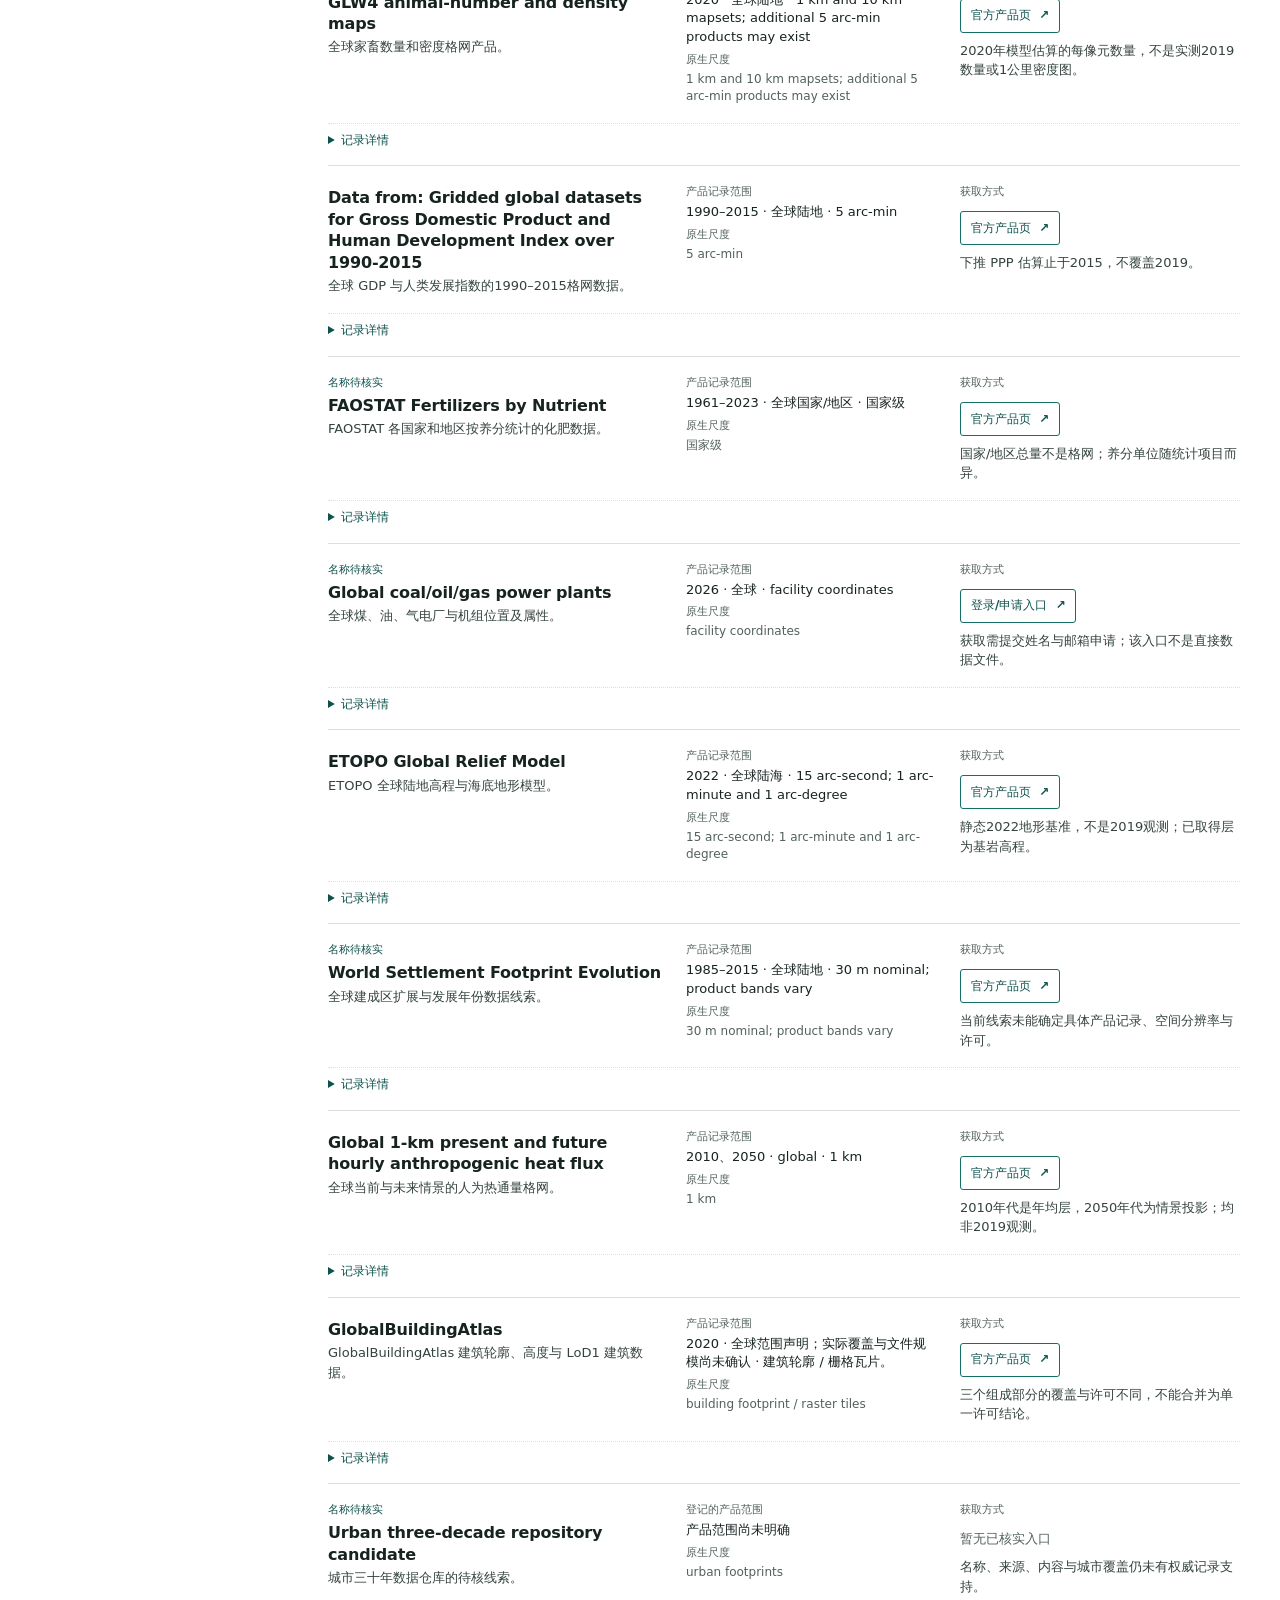
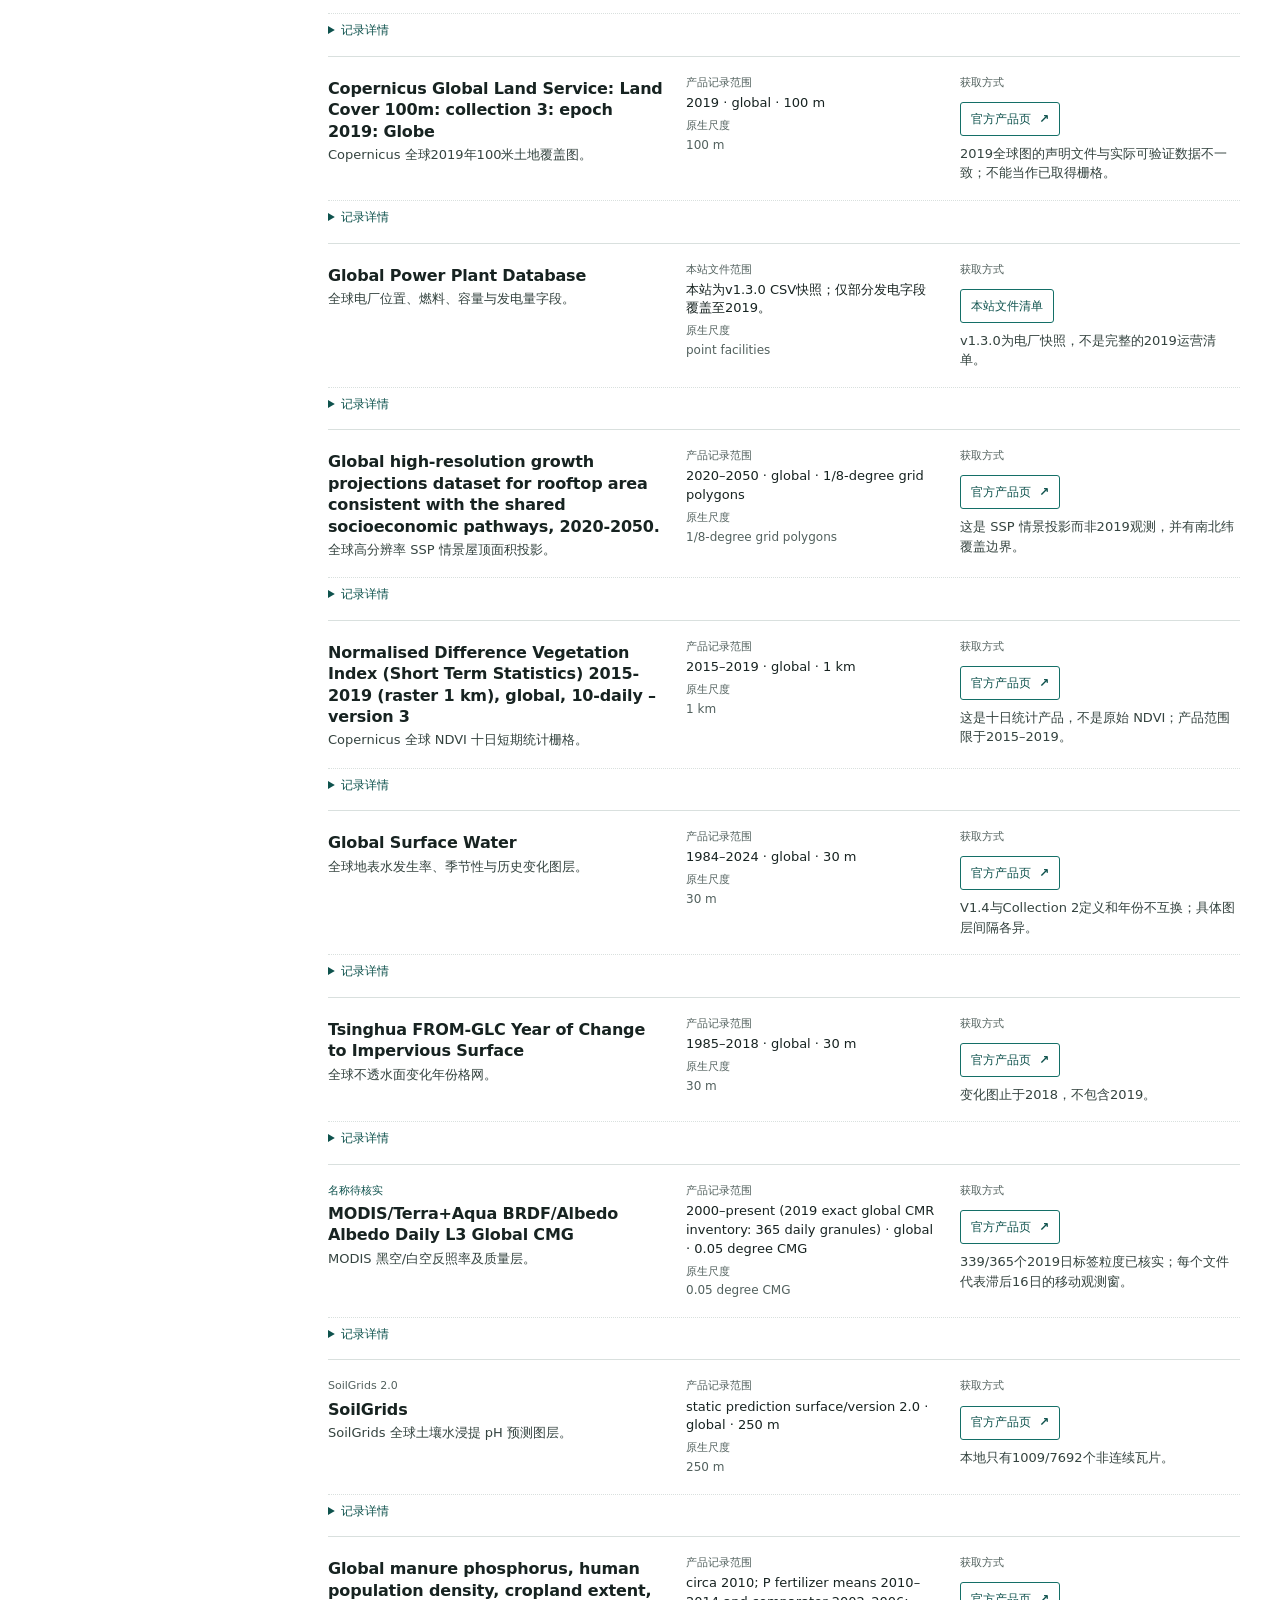
==== commit b28f3b47: "Unify global data sources in the main searchable catalog" ====
--- a/index.html
+++ b/index.html
@@ -7,7 +7,7 @@
   <meta name="description" content="按官方名称、年份、空间尺度与已核实获取入口检索全球环境数据。">
   <title>AerosolCity · 全球数据目录</title>
   <link rel="stylesheet" href="./styles.css?v=d034-r02">
-  <script src="./app.js?v=d035-r03" defer></script>
+  <script src="./app.js?v=d037-r02" defer></script>
 </head>
 <body>
   <header class="site-header">
@@ -16,15 +16,14 @@
       <span class="brand-divider" aria-hidden="true">/</span>
       <span class="brand-subtitle">全球数据目录</span>
     </a>
-    <a class="header-link" href="./global-human-indicators.html">全球人类活动数据</a>
     <a class="header-link" href="#catalog">浏览目录 <span aria-hidden="true">↓</span></a>
   </header>
 
   <main id="top" class="page-shell">
     <section class="intro" aria-labelledby="page-title">
-      <p class="eyebrow">全球环境数据</p>
-      <h1 id="page-title">按数据实际范围检索</h1>
-      <p class="intro-note">来源记录、本地取得范围与本站文件范围分别说明。未核实的身份与入口会明确标出。</p>
+      <p class="eyebrow">全球数据</p>
+      <h1 id="page-title">全球数据目录</h1>
+      <p class="intro-note">人口、经济、能源、产业、交通、建成环境、公共服务、农业及环境数据。</p>
     </section>
 
     <section id="catalog" class="catalog" aria-label="全球数据产品目录">
@@ -36,9 +35,10 @@
         </div>
         <div class="primary-filters">
           <fieldset class="line-fieldset">
-            <legend>研究主线</legend>
+            <legend>数据分类</legend>
             <div id="line-filters" class="line-filters"></div>
           </fieldset>
+          <div class="access-filter"><label for="domain-filter">指标领域</label><select id="domain-filter"><option value="">全部领域</option></select></div>
           <div class="access-filter">
             <label for="access-filter">获取方式</label>
             <select id="access-filter"><option value="">全部方式</option></select>
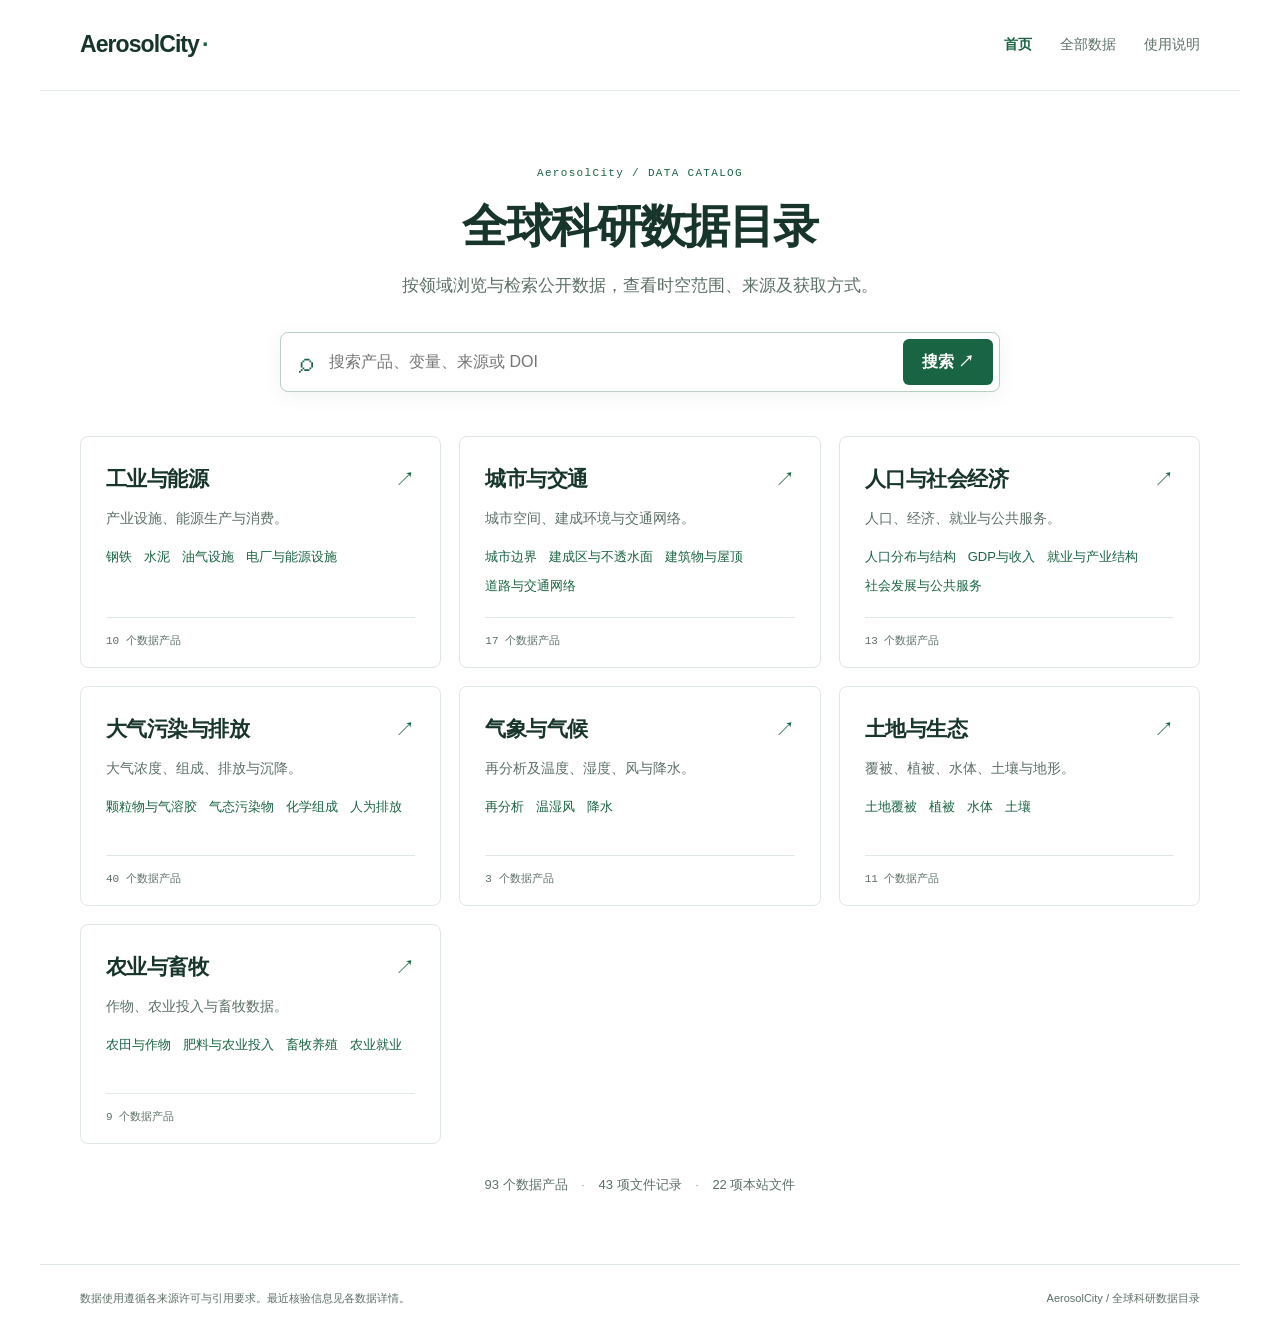
==== commit 31d74b78: "Build seven-theme catalog navigation and searchable dataset details" ====
--- a/index.html
+++ b/index.html
@@ -1,85 +1,3 @@
 <!doctype html>
-<html lang="zh-CN">
-<head>
-  <meta charset="utf-8">
-  <meta name="viewport" content="width=device-width, initial-scale=1">
-  <meta name="theme-color" content="#ffffff">
-  <meta name="description" content="按官方名称、年份、空间尺度与已核实获取入口检索全球环境数据。">
-  <title>AerosolCity · 全球数据目录</title>
-  <link rel="stylesheet" href="./styles.css?v=d034-r02">
-  <script src="./app.js?v=d037-r02" defer></script>
-</head>
-<body>
-  <header class="site-header">
-    <a class="brand" href="#top" aria-label="AerosolCity 全球数据目录首页">
-      <span class="brand-name">AerosolCity</span>
-      <span class="brand-divider" aria-hidden="true">/</span>
-      <span class="brand-subtitle">全球数据目录</span>
-    </a>
-    <a class="header-link" href="#catalog">浏览目录 <span aria-hidden="true">↓</span></a>
-  </header>
-
-  <main id="top" class="page-shell">
-    <section class="intro" aria-labelledby="page-title">
-      <p class="eyebrow">全球数据</p>
-      <h1 id="page-title">全球数据目录</h1>
-      <p class="intro-note">人口、经济、能源、产业、交通、建成环境、公共服务、农业及环境数据。</p>
-    </section>
-
-    <section id="catalog" class="catalog" aria-label="全球数据产品目录">
-      <form id="filters" class="filter-panel" role="search" autocomplete="off">
-        <div class="search-field">
-          <label for="search-input">搜索</label>
-          <input id="search-input" type="search" placeholder="产品名、变量、年份…" aria-describedby="search-help">
-          <span id="search-help" class="visually-hidden">搜索会匹配产品名称、用途、变量、来源记录和稳定键。</span>
-        </div>
-        <div class="primary-filters">
-          <fieldset class="line-fieldset">
-            <legend>数据分类</legend>
-            <div id="line-filters" class="line-filters"></div>
-          </fieldset>
-          <div class="access-filter"><label for="domain-filter">指标领域</label><select id="domain-filter"><option value="">全部领域</option></select></div>
-          <div class="access-filter">
-            <label for="access-filter">获取方式</label>
-            <select id="access-filter"><option value="">全部方式</option></select>
-          </div>
-          <button id="clear-filters" class="reset-button" type="button">重置筛选</button>
-        </div>
-        <details id="advanced-filters" class="advanced-filters">
-          <summary>更多筛选</summary>
-          <div class="advanced-grid">
-            <div class="filter-control"><label for="source-year">来源年份</label><select id="source-year"><option value="">不限</option></select></div>
-            <div class="filter-control"><label for="local-year">本地取得年份</label><select id="local-year"><option value="">不限</option></select></div>
-            <div class="filter-control"><label for="hosted-year">本站文件年份</label><select id="hosted-year"><option value="">不限</option></select></div>
-            <div class="filter-control"><label for="source-frequency">来源时间步长</label><select id="source-frequency"><option value="">不限</option></select></div>
-            <div class="filter-control"><label for="native-resolution">原生空间尺度</label><select id="native-resolution"><option value="">不限</option></select></div>
-            <div class="filter-control"><label for="type-filter">数据类型</label><select id="type-filter"><option value="">不限</option></select></div>
-            <div class="filter-control"><label for="format-filter">原始格式</label><select id="format-filter"><option value="">不限</option></select></div>
-          </div>
-          <p class="filter-note">三个年份条件彼此独立；筛选使用记录中的明确年份，不从其他范围推算。</p>
-        </details>
-      </form>
-
-      <section class="results" aria-labelledby="results-title">
-        <div class="results-heading">
-          <h2 id="results-title">数据产品</h2>
-          <p class="match-count" aria-live="polite"><strong id="result-count">—</strong><span>条匹配记录</span></p>
-        </div>
-        <div id="active-filters" class="active-filters" aria-live="polite"></div>
-        <div id="catalog-error" class="message error-message" role="alert" hidden></div>
-        <div id="product-list" class="product-list" aria-live="polite"></div>
-        <div id="empty-state" class="message empty-state" hidden>
-          <h3>没有找到匹配记录</h3>
-          <p>减少筛选条件，或换一个产品名、变量名或稳定键。</p>
-          <button id="empty-clear" class="reset-button" type="button">清除筛选</button>
-        </div>
-      </section>
-    </section>
-  </main>
-
-  <footer class="site-footer">
-    <p>获取入口只表示记录中已核实的访问方式；不代表质量或许可已全面通过。</p>
-    <a href="#top">返回顶部 ↑</a>
-  </footer>
-</body>
-</html>
+<html lang="zh-CN"><head><meta charset="utf-8"><meta name="viewport" content="width=device-width, initial-scale=1"><meta name="theme-color" content="#ffffff"><meta name="description" content="按领域浏览与检索全球公开科研数据，查看时空范围、来源及获取方式。"><title>AerosolCity · 全球科研数据目录</title><link rel="stylesheet" href="./styles.css?v=d039-v1"><script src="./catalog-core.js?v=d039-v1" defer></script><script src="./app.js?v=d039-v1" defer></script></head>
+<body><a class="skip-link" href="#main">跳到主要内容</a><header class="site-header"><a class="brand" href="#/" aria-label="AerosolCity 首页">AerosolCity<span class="brand-mark" aria-hidden="true">·</span></a><nav class="site-nav" aria-label="主导航"><a href="#/">首页</a><a href="#/all">全部数据</a><a href="#/guide">使用说明</a></nav></header><main id="main" class="page-shell" tabindex="-1"><p class="loading" role="status">正在读取数据目录…</p></main><footer class="site-footer"><p>数据使用遵循各来源许可与引用要求。最近核验信息见各数据详情。</p><span>AerosolCity / 全球科研数据目录</span></footer><noscript><p>此静态目录需要 JavaScript 才能浏览。原始目录位于 data/catalog.json。</p></noscript></body></html>
--- a/styles.css
+++ b/styles.css
@@ -1,167 +1,15 @@
-:root {
-  color-scheme: light;
-  --paper: #ffffff;
-  --ink: #172321;
-  --muted: #52615e;
-  --line: #d9e0de;
-  --soft: #f5f8f7;
-  --accent: #146f67;
-  --accent-dark: #0e524d;
-  --danger: #842f2f;
-  font-family: Inter, ui-sans-serif, system-ui, -apple-system, BlinkMacSystemFont, "Segoe UI", "Noto Sans CJK SC", "PingFang SC", sans-serif;
-  font-synthesis: none;
-  text-rendering: optimizeLegibility;
-}
+:root{--ink:#18352b;--body:#2c4239;--muted:#5c7066;--green:#196443;--line:#dfe8e2;--soft:#f4f8f5;--sans:"Avenir Next","PingFang SC","Microsoft YaHei",sans-serif;--mono:"SFMono-Regular",Consolas,monospace}
+*{box-sizing:border-box}html{background:white;color:var(--body);font:16px/1.65 var(--sans)}body{margin:0}a{color:var(--green);text-decoration:none}a:hover{text-decoration:underline;text-underline-offset:4px}button,input,select{font:inherit;color:var(--body)}button{cursor:pointer}button,.button{border:1px solid var(--line);border-radius:6px;background:white;padding:9px 15px;color:var(--green);font-weight:600}button:hover,.button:hover{background:var(--soft)}button:disabled{cursor:default}input,select{border:1px solid #becfc4;border-radius:5px;background:white;padding:9px 12px;min-width:0;max-width:100%}input[type=checkbox]{accent-color:var(--green);width:17px;height:17px;flex-shrink:0}a,button,input,select,summary{outline-offset:4px}:focus-visible{outline:3px solid #257956}h1,h2,h3,p{margin-top:0}h1,h2,h3{color:var(--ink);line-height:1.35;overflow-wrap:anywhere}h1{font-size:clamp(29px,3.7vw,46px);font-weight:650;letter-spacing:-.035em}h2{font-size:22px;letter-spacing:-.02em}h3{font-size:18px}code{font-family:var(--mono);font-size:.82em;overflow-wrap:anywhere}pre{font:12px/1.7 var(--mono);white-space:pre-wrap;overflow-wrap:anywhere;background:var(--soft);padding:20px;border-radius:6px}summary{cursor:pointer;color:var(--ink);font-weight:600;padding:15px 0}summary::marker{color:var(--green)}.visually-hidden{position:absolute;width:1px;height:1px;padding:0;margin:-1px;overflow:hidden;clip:rect(0,0,0,0);white-space:nowrap;border:0}.skip-link{position:absolute;left:20px;top:-100px;background:white;z-index:10;padding:12px}.skip-link:focus{top:12px}
+.site-header{max-width:1200px;padding:26px 40px;margin:auto;display:flex;align-items:center;justify-content:space-between;border-bottom:1px solid var(--line);gap:20px}.brand{font-size:23px;font-weight:700;color:var(--ink);letter-spacing:-.04em}.brand-mark{color:var(--green);padding-left:3px}.site-nav{display:flex;gap:28px;font-size:14px}.site-nav a{color:var(--muted)}.site-nav a[aria-current]{color:var(--green);font-weight:650}.page-shell{max-width:1120px;margin:auto;padding:36px 0 68px;min-height:68vh}.home-intro{text-align:center;padding:40px 16px 32px}.home-intro h1{margin-bottom:14px}.eyebrow{font:11px var(--mono);letter-spacing:.12em;color:var(--green);margin-bottom:16px}.lede{font-size:17px;color:var(--muted);max-width:880px;line-height:1.8}.home-intro .lede{margin:0 auto 28px}.search-form{display:flex;align-items:center;border:1px solid #bacfc1;border-radius:8px;background:white;overflow:hidden;gap:8px;margin-bottom:24px}.home-search{max-width:720px;margin:30px auto 12px;box-shadow:0 4px 20px #163d2910}.search-icon{color:var(--green);font-size:28px;line-height:1;margin-left:18px}.search-form input{border:0;border-radius:0;flex:1;width:100%;padding:15px 8px;background:transparent}.search-form input:focus-visible{outline-offset:-3px}.search-form button{margin:6px;border:0;background:var(--green);color:white;white-space:nowrap;padding:10px 19px}.search-form button:hover{background:#124c33}
+.theme-grid{display:grid;grid-template-columns:repeat(3,minmax(0,1fr));gap:18px}.theme-card{border:1px solid var(--line);border-radius:8px;padding:25px 25px 19px;background:white;display:flex;flex-direction:column;min-height:220px;transition:border-color .15s,box-shadow .15s}.theme-card:hover{border-color:#7da68d;box-shadow:0 5px 20px #234c3210}.theme-top{display:flex;justify-content:space-between;align-items:baseline;gap:12px}.theme-title{font-size:21px;font-weight:650;color:var(--ink);letter-spacing:-.025em}.theme-arrow{color:var(--green);font-size:20px}.theme-card>p:not(.theme-count){color:var(--muted);font-size:14px;margin:10px 0 15px}.theme-shortcuts{display:flex;gap:5px 12px;flex-wrap:wrap;font-size:13px;line-height:1.9;padding-bottom:18px}.theme-count{font:11px var(--mono);color:var(--muted);margin:18px 0 0;padding-top:15px;border-top:1px solid var(--line);margin-top:auto}.catalog-stats{font-size:13px;color:var(--muted);text-align:center;margin:30px 0 0}.catalog-stats span{padding:0 10px;color:#9bad9f}.site-footer{max-width:1200px;margin:auto;border-top:1px solid var(--line);padding:24px 40px 32px;display:flex;justify-content:space-between;gap:18px;color:var(--muted);font-size:11px}.site-footer p{margin:0}.site-footer>span{white-space:nowrap}
+.breadcrumbs{font-size:12px;display:flex;gap:9px;flex-wrap:wrap;margin-bottom:30px;color:var(--muted)}.page-intro{margin:26px 0 28px}.page-intro h1{margin-bottom:12px}.page-intro .eyebrow{margin-bottom:10px}.page-intro .lede{margin-bottom:10px}.page-count{font-size:13px;color:var(--green);margin:12px 0 0}.subtheme-nav{display:flex;gap:8px;flex-wrap:wrap;padding-bottom:25px}.subtheme-nav a,.detail-paths a{font-size:13px;border:1px solid var(--line);border-radius:5px;padding:7px 12px;background:white}.subtheme-nav a[aria-current]{border-color:var(--green);background:var(--soft);font-weight:650}.subtheme-nav small{font:10px var(--mono);margin-left:6px;color:var(--muted)}#more-filters{border:1px solid var(--line);border-radius:7px;margin-bottom:23px}#more-filters>summary{padding:12px 18px;font-size:14px}.quiet{color:var(--muted);font-size:12px;font-weight:400;margin-left:12px}.filters-body{border-top:1px solid var(--line);padding:20px}.filter-fieldset{border:0;padding:0;margin:0 0 24px;min-width:0}.filter-fieldset legend{font-size:13px;font-weight:650;margin-bottom:9px;color:var(--ink)}.filter-options{display:flex;gap:9px 20px;flex-wrap:wrap;font-size:12px}.filter-options label{display:flex;align-items:center;gap:6px;cursor:pointer}.filter-grid{display:grid;grid-template-columns:repeat(3,minmax(0,1fr));gap:15px}.filter-control{display:grid;gap:6px;font-size:13px}.filter-control input,.filter-control select{width:100%;font-size:13px}.filter-note{color:var(--muted);font-size:12px;line-height:1.8;margin:14px 0 23px}.results-toolbar{display:flex;justify-content:space-between;align-items:center;gap:12px;margin:26px 0 14px;font-size:12px}.result-total{margin:0;color:var(--muted)}.result-total strong{font:20px var(--mono);color:var(--ink);margin-right:4px}.result-actions{display:flex;align-items:center;gap:8px}.result-actions button,.sort-control select{font-size:12px;padding:7px 12px}.sort-control{display:flex;align-items:center;gap:7px;color:var(--muted)}.active-filters{display:flex;flex-wrap:wrap;gap:7px;margin:0 0 15px}.filter-chip{background:var(--soft);font-size:11px;font-weight:400;padding:4px 9px;color:var(--green)}
+.product-row{padding:26px 0;border-top:1px solid var(--line);display:grid;grid-template-columns:minmax(0,1fr) 160px;gap:30px}.record-id{display:flex;align-items:center;gap:14px;font-size:11px;color:var(--muted);margin-bottom:9px;flex-wrap:wrap}.record-id code{font-size:11px;color:var(--green)}.product-row h2{font-size:19px;margin:0 0 9px;font-weight:600}.product-row h2 a{color:var(--ink)}.row-description{font-size:14px;margin:0 0 10px;color:var(--body)}.row-facts{display:flex;gap:8px 18px;flex-wrap:wrap;font-size:12px;color:var(--muted);line-height:1.8;overflow-wrap:anywhere}.row-facts span{max-width:100%}.row-access{display:flex;flex-direction:column;align-items:flex-start;justify-content:center;gap:10px;font-size:11px;color:var(--muted)}.detail-link{font-size:13px;font-weight:600}.detail-link span{padding-left:12px}.load-more{display:block;margin:25px auto 0;min-width:250px}.empty-state{padding:45px 24px;text-align:center;background:var(--soft);border-radius:8px;margin:20px 0}.empty-state h1{font-size:30px}.empty-state h2{font-size:21px}.empty-state p{color:var(--muted);font-size:14px;margin-bottom:22px}
+.dataset-header{max-width:950px;margin:28px 0 36px}.dataset-header h1{font-size:clamp(26px,3vw,38px);margin-bottom:16px}.version-line{color:var(--muted);font-size:12px;overflow-wrap:anywhere}.detail-tools{display:flex;align-items:center;gap:12px;margin:20px 0;font-size:12px}.detail-tools button{font-size:12px}.detail-tools input{width:100%}.detail-paths{display:flex;gap:8px;flex-wrap:wrap}.detail-section{border-top:1px solid var(--line);padding:29px 0 18px}.detail-section h2{font-size:20px;margin-bottom:22px}.detail-section p{font-size:14px;line-height:1.9;overflow-wrap:anywhere}.variable-list{display:grid;grid-template-columns:repeat(2,minmax(0,1fr));gap:12px}.variable-row{border:1px solid var(--line);border-radius:6px;padding:16px;font-size:13px;overflow-wrap:anywhere}.variable-row strong{font-weight:650}.variable-row p{font-size:12px;color:var(--muted);margin:10px 0 0}.unit{display:inline-block;padding:3px 7px;background:var(--soft);margin:10px 0 2px;font:11px var(--mono);color:var(--green)}.axis-grid{display:grid;grid-template-columns:repeat(3,minmax(0,1fr));gap:18px;margin:0 0 23px}.axis-cell{border-left:2px solid #90b39d;padding:1px 0 0 15px}.axis-cell dt{font-size:12px;color:var(--muted);margin-bottom:7px}.axis-cell dd{margin:0;font-size:13px;overflow-wrap:anywhere}.fact-list,.asset-facts{display:grid;grid-template-columns:150px minmax(0,1fr);gap:10px 20px;font-size:13px;line-height:1.8}.fact-list dt,.asset-facts dt{color:var(--muted)}.fact-list dd,.asset-facts dd{margin:0;overflow-wrap:anywhere}.inline-note,.access-note{color:var(--muted);font-size:13px}.asset-list{display:grid;gap:14px}.asset-item{border:1px solid var(--line);padding:19px;border-radius:6px;min-width:0}.asset-heading{display:flex;justify-content:space-between;align-items:flex-start;gap:20px;font-size:13px;overflow-wrap:anywhere}.asset-heading strong{min-width:0;font-weight:600}.asset-link{white-space:nowrap;font-size:12px;border:1px solid #abc5b4;padding:5px 10px;border-radius:5px}.asset-meta{font-size:12px!important;color:var(--muted);margin:9px 0 0}.file-evidence{margin-top:10px}.file-evidence summary{font-size:12px;padding:9px 0}.hash-value{overflow-wrap:anywhere}.source-link-list{display:flex;gap:10px 24px;flex-wrap:wrap}.source-link-list a{overflow-wrap:anywhere}.citation{color:var(--muted)}.technical-evidence{border-top:1px solid var(--line);margin-top:12px}.technical-evidence>summary{font-size:14px;padding:24px 0}.technical-evidence>p{font-size:13px;color:var(--muted)}.guide{max-width:820px}.guide section{padding:22px 0;border-top:1px solid var(--line)}.guide section h2{font-size:21px}.guide section p{font-size:15px;color:var(--muted);line-height:1.9}.loading{color:var(--muted);padding:80px 0;text-align:center}
+@media(max-width:1199px){.page-shell{margin:0 40px}.site-header,.site-footer{margin:0 20px;padding-left:20px;padding-right:20px}}
+@media(max-width:850px){.page-shell{margin:0 26px;padding-top:25px}.theme-grid{grid-template-columns:repeat(2,minmax(0,1fr));gap:14px}.theme-card{padding:21px;min-height:210px}.home-intro{padding-top:30px}.site-footer{flex-direction:column}.filter-grid{grid-template-columns:repeat(2,minmax(0,1fr))}.product-row{gap:18px;grid-template-columns:minmax(0,1fr) 120px}.axis-grid{gap:12px}}
+@media(max-width:540px){.site-header{margin:0 18px;padding:18px 0;gap:10px}.brand{font-size:20px}.site-nav{gap:13px;font-size:12px}.page-shell{margin:0 18px;padding:22px 0 45px}.home-intro{text-align:left;padding:23px 0 18px}.home-intro h1{font-size:32px}.home-intro .lede{font-size:14px;line-height:1.9}.eyebrow{font-size:10px}.home-search{margin:24px 0 10px}.search-form{gap:3px}.search-icon{margin-left:12px;font-size:24px}.search-form input{font-size:13px;padding:14px 5px}.search-form button{padding:8px 12px;font-size:12px}.theme-grid{grid-template-columns:1fr;gap:12px}.theme-card{padding:20px;min-height:185px}.theme-title{font-size:20px}.theme-card>p:not(.theme-count){margin:7px 0 12px}.theme-shortcuts{padding-bottom:14px}.theme-count{padding-top:12px}.catalog-stats{font-size:11px;line-height:2}.catalog-stats span{padding:0 3px}.site-footer{margin:0 18px;padding:20px 0;font-size:10px;gap:9px}.breadcrumbs{font-size:11px;margin-bottom:25px;gap:6px}.page-intro h1{font-size:29px}.lede{font-size:14px}.subtheme-nav{gap:6px;padding-bottom:18px}.subtheme-nav a,.detail-paths a{font-size:11px;padding:6px 8px}.quiet{display:none}.filters-body{padding:16px}.filter-grid{grid-template-columns:1fr 1fr;gap:13px 10px}.filter-options{gap:9px 14px}.filter-fieldset{margin-bottom:20px}.result-actions{gap:6px;flex-wrap:wrap}.results-toolbar{align-items:flex-start;flex-direction:column;gap:13px}.product-row{grid-template-columns:1fr;gap:12px;padding:22px 0}.product-row h2{font-size:18px}.row-description{font-size:13px}.row-access{flex-direction:row;align-items:center;justify-content:space-between;gap:12px}.row-access>span{max-width:65%}.record-id{font-size:10px;gap:10px}.row-facts{font-size:11px;gap:5px 12px}.detail-link{font-size:12px;white-space:nowrap}.variable-list{grid-template-columns:1fr}.axis-grid{grid-template-columns:1fr;gap:16px}.fact-list,.asset-facts{grid-template-columns:100px minmax(0,1fr);gap:8px 12px;font-size:12px}.asset-item{padding:15px}.asset-heading{flex-direction:column;gap:12px}.asset-heading strong{font-size:12px}.asset-meta{font-size:11px!important}.detail-section p{font-size:13px}.dataset-header{margin-top:20px}.technical-evidence pre{padding:13px;font-size:10px}.detail-tools{flex-wrap:wrap}.source-link-list{flex-direction:column;gap:8px}.empty-state{padding:30px 17px}.guide section p{font-size:14px}}
+@media(prefers-reduced-motion:reduce){*{transition:none!important;scroll-behavior:auto!important}}
 
-* { box-sizing: border-box; }
-html { scroll-behavior: smooth; }
-body { margin: 0; background: var(--paper); color: var(--ink); font-size: 15px; line-height: 1.55; }
-a { color: var(--accent-dark); text-underline-offset: 0.17em; overflow-wrap: anywhere; }
-a:hover { text-decoration-thickness: 2px; }
-button, input, select { color: inherit; font: inherit; }
-button, select, summary, a { -webkit-tap-highlight-color: transparent; }
-:focus-visible { outline: 3px solid var(--accent); outline-offset: 3px; }
-[hidden] { display: none !important; }
-.visually-hidden { position: absolute !important; width: 1px; height: 1px; padding: 0; margin: -1px; overflow: hidden; clip: rect(0, 0, 0, 0); white-space: nowrap; border: 0; }
+.detail-quickfacts{display:flex;gap:6px 20px;flex-wrap:wrap;font-size:12px;color:var(--muted);border-left:2px solid #90b39d;padding-left:14px;line-height:1.9;overflow-wrap:anywhere}.detail-quickfacts span{max-width:100%}.dataset-header{margin-bottom:28px}.detail-tools{margin:16px 0}.detail-tools #jump-files{background:var(--green);color:white;border-color:var(--green)}#files-access{scroll-margin-top:20px}@media(max-width:540px){.detail-quickfacts{flex-direction:column;font-size:11px;gap:3px}.detail-tools{gap:8px}}
 
-.site-header { min-height: 66px; display: flex; align-items: center; justify-content: space-between; gap: 20px; padding: 12px max(22px, calc((100vw - 1200px) / 2)); border-bottom: 1px solid var(--line); }
-.brand { display: inline-flex; align-items: baseline; gap: 10px; color: var(--ink); text-decoration: none; white-space: nowrap; }
-.brand-name { font-size: 18px; font-weight: 720; letter-spacing: -0.035em; }
-.brand-divider { color: var(--accent); font-weight: 500; }
-.brand-subtitle { font-size: 14px; color: var(--muted); }
-.header-link { font-size: 13px; font-weight: 650; text-decoration: none; }
-
-.page-shell { width: min(1200px, calc(100% - 44px)); margin: 0 auto; }
-.intro { padding: 32px 0 22px; border-bottom: 1px solid var(--line); }
-.eyebrow { margin: 0 0 5px; color: var(--accent-dark); font-size: 12px; font-weight: 720; letter-spacing: 0.035em; }
-h1, h2, h3, h4, p { overflow-wrap: anywhere; }
-h1 { margin: 0; max-width: 900px; font-size: clamp(26px, 3.8vw, 38px); line-height: 1.18; letter-spacing: -0.04em; font-weight: 690; }
-.intro-note { max-width: 760px; margin: 9px 0 0; color: var(--muted); font-size: 14px; }
-.catalog { display: grid; grid-template-columns: 258px minmax(0, 1fr); gap: 30px; align-items: start; padding: 22px 0 48px; }
-.filter-panel { position: sticky; top: 12px; display: grid; gap: 18px; }
-.search-field, .access-filter, .filter-control { display: grid; gap: 5px; }
-.search-field label, .access-filter label, .filter-control label { font-size: 12px; font-weight: 690; color: var(--muted); }
-.search-field input, select { width: 100%; min-height: 40px; border: 1px solid #aebbb7; border-radius: 3px; background: var(--paper); padding: 8px 10px; }
-.search-field input::placeholder { color: #72807d; opacity: 1; }
-.primary-filters { display: grid; gap: 15px; }
-.line-fieldset { min-width: 0; margin: 0; padding: 0; border: 0; }
-.line-fieldset legend { margin-bottom: 7px; font-size: 12px; font-weight: 690; color: var(--muted); }
-.line-filters { display: grid; gap: 5px; }
-.line-option { display: flex; align-items: center; gap: 8px; min-height: 27px; cursor: pointer; font-size: 13px; }
-.line-option input { width: 15px; height: 15px; margin: 0; accent-color: var(--accent); }
-.line-option small { margin-left: auto; color: var(--muted); font-variant-numeric: tabular-nums; }
-.reset-button { justify-self: start; border: 1px solid var(--accent); border-radius: 3px; padding: 7px 12px; background: var(--paper); color: var(--accent-dark); font-size: 13px; font-weight: 680; cursor: pointer; }
-.reset-button:hover { background: var(--soft); }
-.advanced-filters { padding-top: 12px; border-top: 1px solid var(--line); }
-.advanced-filters summary { width: fit-content; cursor: pointer; color: var(--accent-dark); font-size: 13px; font-weight: 680; }
-.advanced-grid { display: grid; gap: 12px; margin-top: 13px; }
-.filter-note { margin: 12px 0 0; color: var(--muted); font-size: 12px; }
-
-.results { min-width: 0; }
-.results-heading { display: flex; align-items: baseline; justify-content: space-between; gap: 18px; min-height: 39px; border-bottom: 1px solid var(--ink); }
-.results-heading h2 { margin: 0 0 8px; font-size: 20px; line-height: 1.2; letter-spacing: -0.02em; font-weight: 680; }
-.match-count { display: flex; gap: 6px; align-items: baseline; margin: 0 0 8px; color: var(--muted); font-size: 12px; }
-.match-count strong { color: var(--ink); font-size: 15px; font-variant-numeric: tabular-nums; }
-.active-filters { display: flex; flex-wrap: wrap; gap: 6px; min-height: 5px; padding-top: 8px; }
-.active-filter { padding: 2px 7px; background: var(--soft); color: var(--muted); font-size: 11px; }
-.product-list { border-top: 0; }
-.product-row { display: grid; grid-template-columns: minmax(220px, 1.2fr) minmax(190px, 0.9fr) minmax(210px, 1fr); gap: 22px; padding: 17px 0 16px; border-bottom: 1px solid var(--line); }
-.row-identity, .row-scope, .row-action { min-width: 0; }
-.row-identity h3 { margin: 0 0 3px; font-size: 16px; line-height: 1.34; font-weight: 680; letter-spacing: -0.01em; overflow-wrap: anywhere; }
-.identity-flags { display: flex; flex-wrap: wrap; gap: 5px 9px; margin-bottom: 4px; color: var(--muted); font-size: 11px; }
-.name-pending { color: var(--accent-dark); font-weight: 680; }
-.row-use { margin: 0; color: #34433f; font-size: 13px; }
-.row-label { display: block; margin-bottom: 3px; color: var(--muted); font-size: 11px; font-weight: 680; }
-.row-scope p { margin: 0; font-size: 13px; line-height: 1.45; }
-.scale-line { margin-top: 5px !important; color: var(--muted); font-size: 12px !important; }
-.row-action { display: flex; flex-direction: column; align-items: flex-start; gap: 8px; }
-.action-link, .action-button { display: inline-flex; align-items: center; justify-content: center; gap: 8px; min-height: 34px; max-width: 100%; border: 1px solid var(--accent); border-radius: 3px; padding: 6px 10px; background: var(--paper); color: var(--accent-dark); font-size: 12px; line-height: 1.35; font-weight: 680; text-align: left; text-decoration: none; overflow-wrap: anywhere; cursor: pointer; }
-.action-link:hover, .action-button:hover { background: var(--soft); }
-.action-static { color: var(--muted); font-size: 13px; font-weight: 650; }
-.row-limit { margin: 0; color: #34433f; font-size: 13px; line-height: 1.5; }
-.detail-wrap { grid-column: 1 / -1; min-width: 0; margin-top: -5px; }
-.product-detail { border-top: 1px dotted var(--line); padding-top: 7px; }
-.product-detail summary { width: fit-content; cursor: pointer; color: var(--accent-dark); font-size: 12px; font-weight: 680; }
-.detail-body { display: grid; grid-template-columns: repeat(2, minmax(0, 1fr)); gap: 14px 24px; padding: 14px 0 2px; }
-.detail-section { min-width: 0; }
-.detail-section h4 { margin: 0 0 7px; font-size: 13px; font-weight: 700; }
-.detail-section p { margin: 4px 0; font-size: 13px; }
-.detail-section .quiet { color: var(--muted); font-size: 12px; }
-.keyline { display: flex; flex-wrap: wrap; gap: 5px 12px; color: var(--muted); font-size: 12px; }
-.keyline code, .hash-value { color: var(--ink); font-family: ui-monospace, SFMono-Regular, Menlo, Consolas, monospace; font-size: 11px; overflow-wrap: anywhere; }
-.version-line { margin: 5px 0 0; color: var(--muted); font-size: 12px; }
-.axis-grid { display: grid; grid-template-columns: repeat(3, minmax(0, 1fr)); gap: 8px; }
-.axis-cell { min-width: 0; border-left: 2px solid var(--accent); padding-left: 8px; }
-.axis-cell dt { color: var(--muted); font-size: 11px; }
-.axis-cell dd { margin: 2px 0 0; font-size: 12px; overflow-wrap: anywhere; }
-.fact-list { display: grid; grid-template-columns: minmax(100px, 0.8fr) minmax(0, 1.7fr); gap: 5px 12px; margin: 0; }
-.fact-list dt { color: var(--muted); font-size: 11px; }
-.fact-list dd { margin: 0; font-size: 12px; overflow-wrap: anywhere; }
-.variable-list { display: grid; gap: 7px; }
-.variable-row { display: grid; grid-template-columns: minmax(0, 1fr) auto; gap: 2px 12px; border-bottom: 1px solid var(--line); padding-bottom: 6px; }
-.variable-row strong { font-size: 12px; font-weight: 650; overflow-wrap: anywhere; }
-.variable-row code { color: var(--muted); font-family: ui-monospace, SFMono-Regular, Menlo, Consolas, monospace; font-size: 11px; overflow-wrap: anywhere; }
-.variable-row .unit { font-size: 11px; color: var(--muted); text-align: right; }
-.variable-row p { grid-column: 1 / -1; color: var(--muted); font-size: 11px; }
-.asset-list { display: grid; gap: 9px; }
-.asset-item { min-width: 0; padding: 9px 0; border-top: 1px solid var(--line); }
-.asset-heading { display: flex; flex-wrap: wrap; justify-content: space-between; gap: 5px 12px; }
-.asset-heading strong { font-size: 12px; }
-.asset-heading a { font-size: 12px; font-weight: 680; }
-.asset-meta { margin: 4px 0 7px !important; color: var(--muted); font-size: 11px !important; }
-.asset-facts { display: grid; grid-template-columns: minmax(90px, 0.7fr) minmax(0, 1.3fr); gap: 4px 10px; margin: 0; }
-.asset-facts dt { color: var(--muted); font-size: 10px; }
-.asset-facts dd { margin: 0; font-size: 11px; overflow-wrap: anywhere; }
-.citation { font-size: 12px !important; }
-.source-link-list { display: flex; flex-wrap: wrap; gap: 7px 12px; }
-.inline-note { border-left: 2px solid var(--accent); padding-left: 9px; }
-
-.message { margin: 14px 0; border: 1px solid var(--line); padding: 15px; }
-.error-message { border-color: #c98d8d; color: var(--danger); background: #fffafa; }
-.empty-state h3 { margin: 0; font-size: 16px; }
-.empty-state p { margin: 5px 0 12px; color: var(--muted); font-size: 13px; }
-.site-footer { display: flex; justify-content: space-between; gap: 20px; width: min(1200px, calc(100% - 44px)); margin: 0 auto; padding: 15px 0 24px; border-top: 1px solid var(--line); color: var(--muted); font-size: 12px; }
-.site-footer p { margin: 0; }
-.site-footer a { flex: 0 0 auto; text-decoration: none; }
-
-@media (max-width: 900px) {
-  .catalog { grid-template-columns: minmax(0, 1fr); gap: 24px; }
-  .filter-panel { position: static; }
-  .primary-filters { grid-template-columns: minmax(0, 1fr) minmax(180px, 0.55fr) auto; align-items: end; gap: 18px; }
-  .line-filters { grid-template-columns: repeat(2, minmax(0, 1fr)); }
-  .advanced-grid { grid-template-columns: repeat(3, minmax(0, 1fr)); }
-}
-@media (max-width: 680px) {
-  body { font-size: 14px; }
-  .site-header { min-height: 58px; padding: 10px 17px; }
-  .brand-name { font-size: 16px; }
-  .brand-subtitle, .header-link { font-size: 12px; }
-  .page-shell, .site-footer { width: min(100% - 34px, 1200px); }
-  .intro { padding: 25px 0 18px; }
-  h1 { font-size: 27px; }
-  .intro-note { font-size: 13px; }
-  .catalog { padding-top: 16px; }
-  .primary-filters { grid-template-columns: minmax(0, 1fr); gap: 12px; }
-  .line-filters { grid-template-columns: repeat(2, minmax(0, 1fr)); }
-  .access-filter { max-width: 100%; }
-  .advanced-grid { grid-template-columns: repeat(2, minmax(0, 1fr)); gap: 10px; }
-  .product-row { grid-template-columns: minmax(0, 1fr); gap: 10px; padding: 15px 0; }
-  .row-scope, .row-action { padding-top: 7px; border-top: 1px solid var(--line); }
-  .row-action { display: grid; grid-template-columns: minmax(0, auto) minmax(0, 1fr); align-items: start; gap: 8px 12px; }
-  .row-action .row-limit { grid-column: 1 / -1; }
-  .detail-wrap { grid-column: 1; }
-  .detail-body { grid-template-columns: minmax(0, 1fr); gap: 12px; }
-  .axis-grid { gap: 6px; }
-  .fact-list { grid-template-columns: minmax(95px, 0.65fr) minmax(0, 1.35fr); }
-  .site-footer { display: block; padding-bottom: 18px; }
-  .site-footer a { display: inline-block; margin-top: 8px; }
-}
-@media (max-width: 360px) {
-  .axis-grid, .advanced-grid { grid-template-columns: minmax(0, 1fr); }
-  .row-action { grid-template-columns: minmax(0, 1fr); }
-  .row-action .row-limit { grid-column: 1; }
-}
-@media (prefers-reduced-motion: reduce) {
-  html { scroll-behavior: auto; }
-  *, *::before, *::after { animation-duration: 0.01ms !important; animation-iteration-count: 1 !important; transition-duration: 0.01ms !important; }
-}
+.theme-card{position:relative}.theme-title::after{content:"";position:absolute;inset:0;border-radius:8px}.theme-shortcuts a{position:relative;z-index:1}
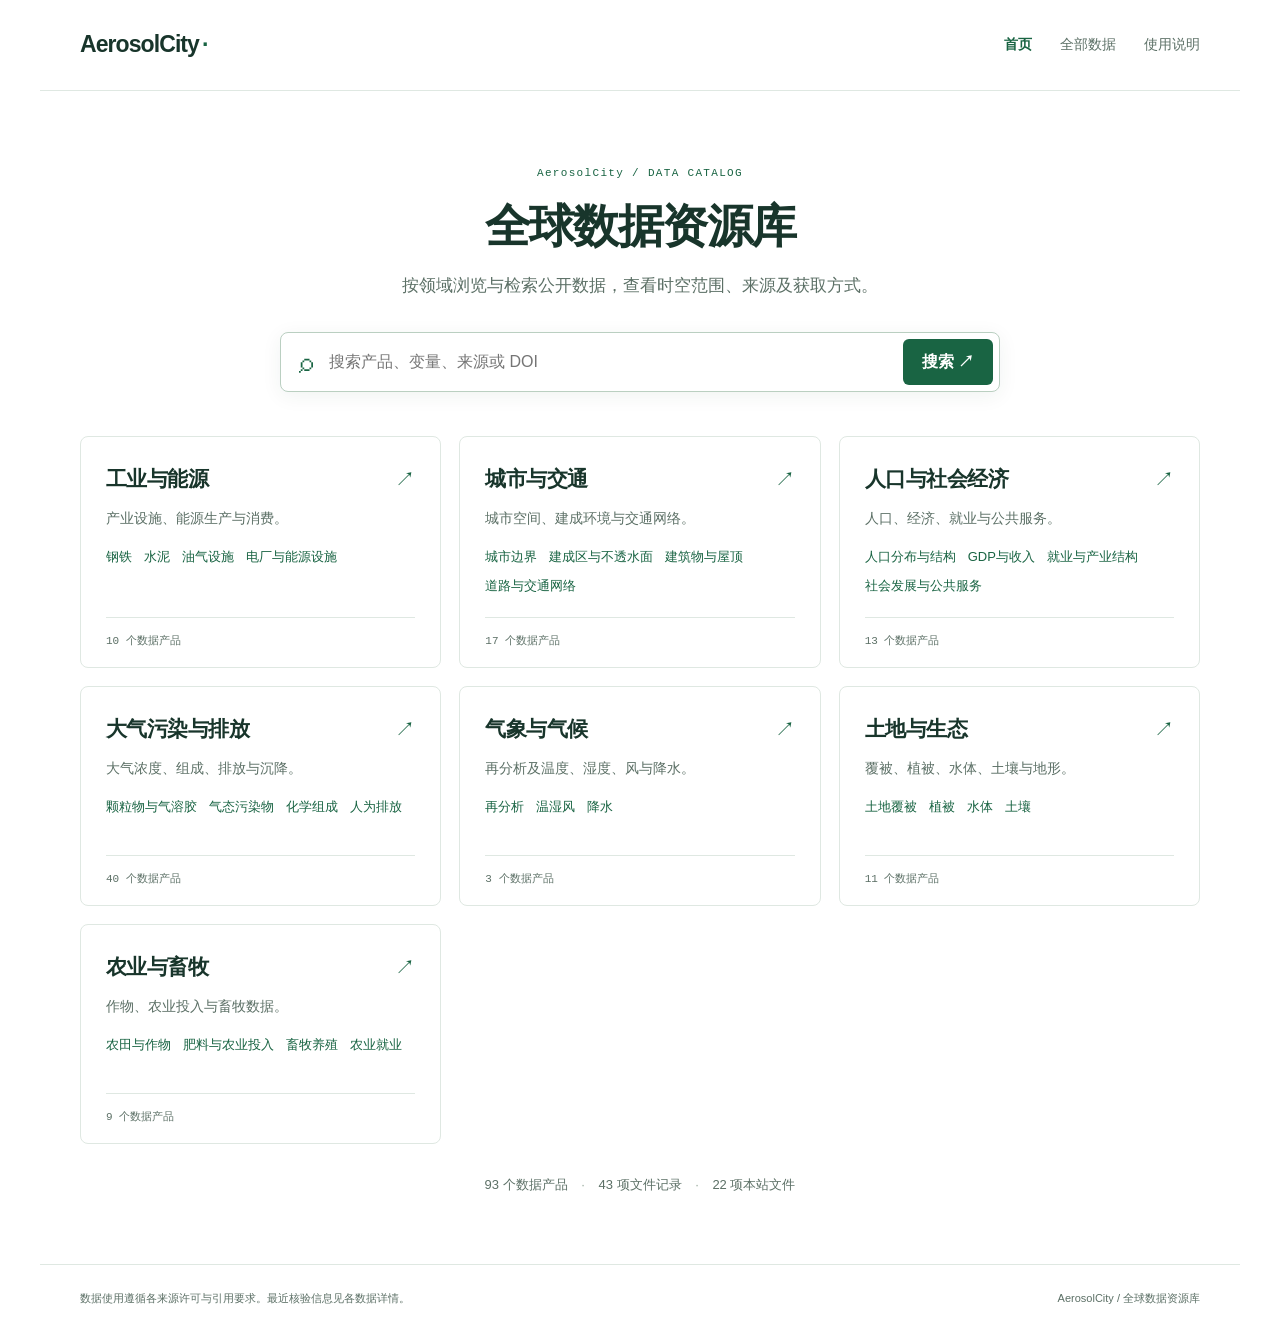
==== commit 9e2905fd: "Rename library and explain hosted external and local data" ====
--- a/index.html
+++ b/index.html
@@ -1,3 +1,3 @@
 <!doctype html>
-<html lang="zh-CN"><head><meta charset="utf-8"><meta name="viewport" content="width=device-width, initial-scale=1"><meta name="theme-color" content="#ffffff"><meta name="description" content="按领域浏览与检索全球公开科研数据，查看时空范围、来源及获取方式。"><title>AerosolCity · 全球科研数据目录</title><link rel="stylesheet" href="./styles.css?v=d039-v1"><script src="./catalog-core.js?v=d039-v1" defer></script><script src="./app.js?v=d039-v1" defer></script></head>
-<body><a class="skip-link" href="#main">跳到主要内容</a><header class="site-header"><a class="brand" href="#/" aria-label="AerosolCity 首页">AerosolCity<span class="brand-mark" aria-hidden="true">·</span></a><nav class="site-nav" aria-label="主导航"><a href="#/">首页</a><a href="#/all">全部数据</a><a href="#/guide">使用说明</a></nav></header><main id="main" class="page-shell" tabindex="-1"><p class="loading" role="status">正在读取数据目录…</p></main><footer class="site-footer"><p>数据使用遵循各来源许可与引用要求。最近核验信息见各数据详情。</p><span>AerosolCity / 全球科研数据目录</span></footer><noscript><p>此静态目录需要 JavaScript 才能浏览。原始目录位于 data/catalog.json。</p></noscript></body></html>
+<html lang="zh-CN"><head><meta charset="utf-8"><meta name="viewport" content="width=device-width, initial-scale=1"><meta name="theme-color" content="#ffffff"><meta name="description" content="按领域浏览与检索全球公开科研数据，查看时空范围、来源及获取方式。"><title>AerosolCity · 全球数据资源库</title><link rel="stylesheet" href="./styles.css?v=d040-v1"><script src="./catalog-core.js?v=d040-v1" defer></script><script src="./app.js?v=d040-v1" defer></script></head>
+<body><a class="skip-link" href="#main">跳到主要内容</a><header class="site-header"><a class="brand" href="#/" aria-label="AerosolCity 全球数据资源库首页">AerosolCity<span class="brand-mark" aria-hidden="true">·</span></a><nav class="site-nav" aria-label="主导航"><a href="#/">首页</a><a href="#/all">全部数据</a><a href="#/guide">使用说明</a></nav></header><main id="main" class="page-shell" tabindex="-1"><p class="loading" role="status">正在读取数据目录…</p></main><footer class="site-footer"><p>数据使用遵循各来源许可与引用要求。最近核验信息见各数据详情。</p><span>AerosolCity / 全球数据资源库</span></footer><noscript><p>此静态目录需要 JavaScript 才能浏览。原始目录位于 data/catalog.json。</p></noscript></body></html>
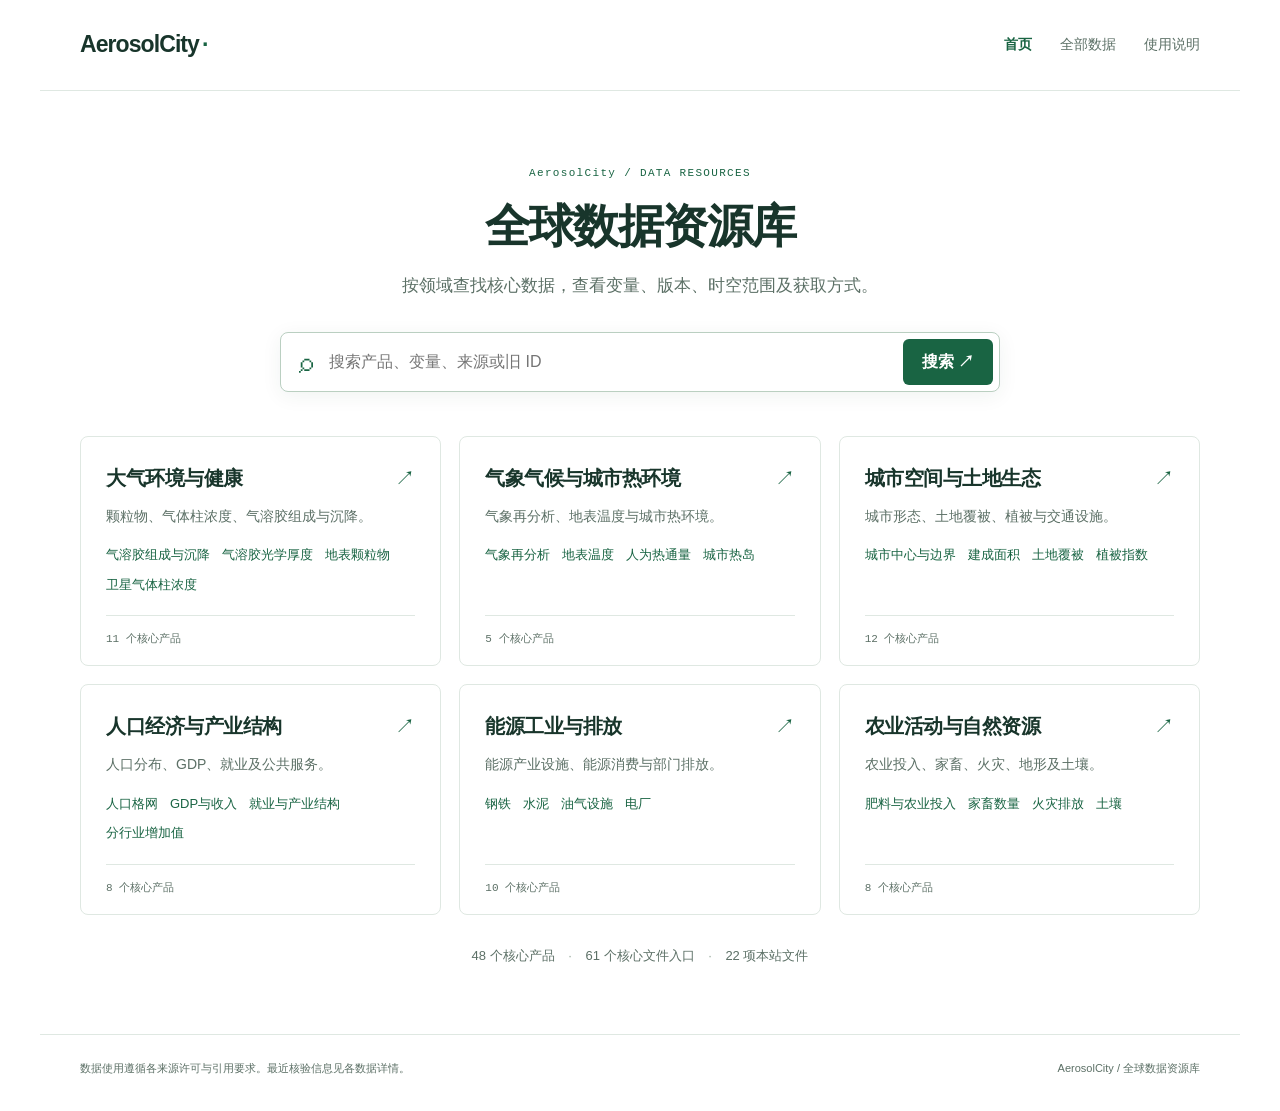
==== commit 3e8d5551: "Curate six-theme core catalog with lossless variants and legacy routes" ====
--- a/index.html
+++ b/index.html
@@ -1,3 +1,3 @@
 <!doctype html>
-<html lang="zh-CN"><head><meta charset="utf-8"><meta name="viewport" content="width=device-width, initial-scale=1"><meta name="theme-color" content="#ffffff"><meta name="description" content="按领域浏览与检索全球公开科研数据，查看时空范围、来源及获取方式。"><title>AerosolCity · 全球数据资源库</title><link rel="stylesheet" href="./styles.css?v=d040-v1"><script src="./catalog-core.js?v=d040-v1" defer></script><script src="./app.js?v=d040-v1" defer></script></head>
+<html lang="zh-CN"><head><meta charset="utf-8"><meta name="viewport" content="width=device-width, initial-scale=1"><meta name="theme-color" content="#ffffff"><meta name="description" content="按领域浏览与检索全球公开科研数据，查看时空范围、来源及获取方式。"><title>AerosolCity · 全球数据资源库</title><link rel="stylesheet" href="./styles.css?v=d041-v1"><script src="./catalog-core.js?v=d041-v1" defer></script><script src="./app.js?v=d041-v1" defer></script></head>
 <body><a class="skip-link" href="#main">跳到主要内容</a><header class="site-header"><a class="brand" href="#/" aria-label="AerosolCity 全球数据资源库首页">AerosolCity<span class="brand-mark" aria-hidden="true">·</span></a><nav class="site-nav" aria-label="主导航"><a href="#/">首页</a><a href="#/all">全部数据</a><a href="#/guide">使用说明</a></nav></header><main id="main" class="page-shell" tabindex="-1"><p class="loading" role="status">正在读取数据目录…</p></main><footer class="site-footer"><p>数据使用遵循各来源许可与引用要求。最近核验信息见各数据详情。</p><span>AerosolCity / 全球数据资源库</span></footer><noscript><p>此静态目录需要 JavaScript 才能浏览。原始目录位于 data/catalog.json。</p></noscript></body></html>
--- a/styles.css
+++ b/styles.css
@@ -13,3 +13,5 @@
 .detail-quickfacts{display:flex;gap:6px 20px;flex-wrap:wrap;font-size:12px;color:var(--muted);border-left:2px solid #90b39d;padding-left:14px;line-height:1.9;overflow-wrap:anywhere}.detail-quickfacts span{max-width:100%}.dataset-header{margin-bottom:28px}.detail-tools{margin:16px 0}.detail-tools #jump-files{background:var(--green);color:white;border-color:var(--green)}#files-access{scroll-margin-top:20px}@media(max-width:540px){.detail-quickfacts{flex-direction:column;font-size:11px;gap:3px}.detail-tools{gap:8px}}
 
 .theme-card{position:relative}.theme-title::after{content:"";position:absolute;inset:0;border-radius:8px}.theme-shortcuts a{position:relative;z-index:1}
+
+.variant-selector{display:grid;gap:6px;margin:20px 0 12px;font-size:13px;max-width:900px}.variant-selector select{width:100%;font-size:13px}.publisher-line{font-size:12px;color:var(--muted);margin:8px 0 13px}.matched-variants{display:flex;flex-wrap:wrap;gap:5px 10px;font-size:11px;margin-top:12px;color:var(--muted)}.matched-variants a{border-bottom:1px solid var(--line)}.variant-note,.migration-note{background:var(--soft);border-left:2px solid #90b39d;padding:12px 15px;font-size:12px;line-height:1.9;overflow-wrap:anywhere}.verification-note,.archive-link{font-size:12px;color:var(--muted)}.archive-link{margin:28px 0 0}.theme-title{font-size:20px}@media(max-width:540px){.theme-title{font-size:19px}.variant-selector select{font-size:12px}.publisher-line{font-size:11px}}
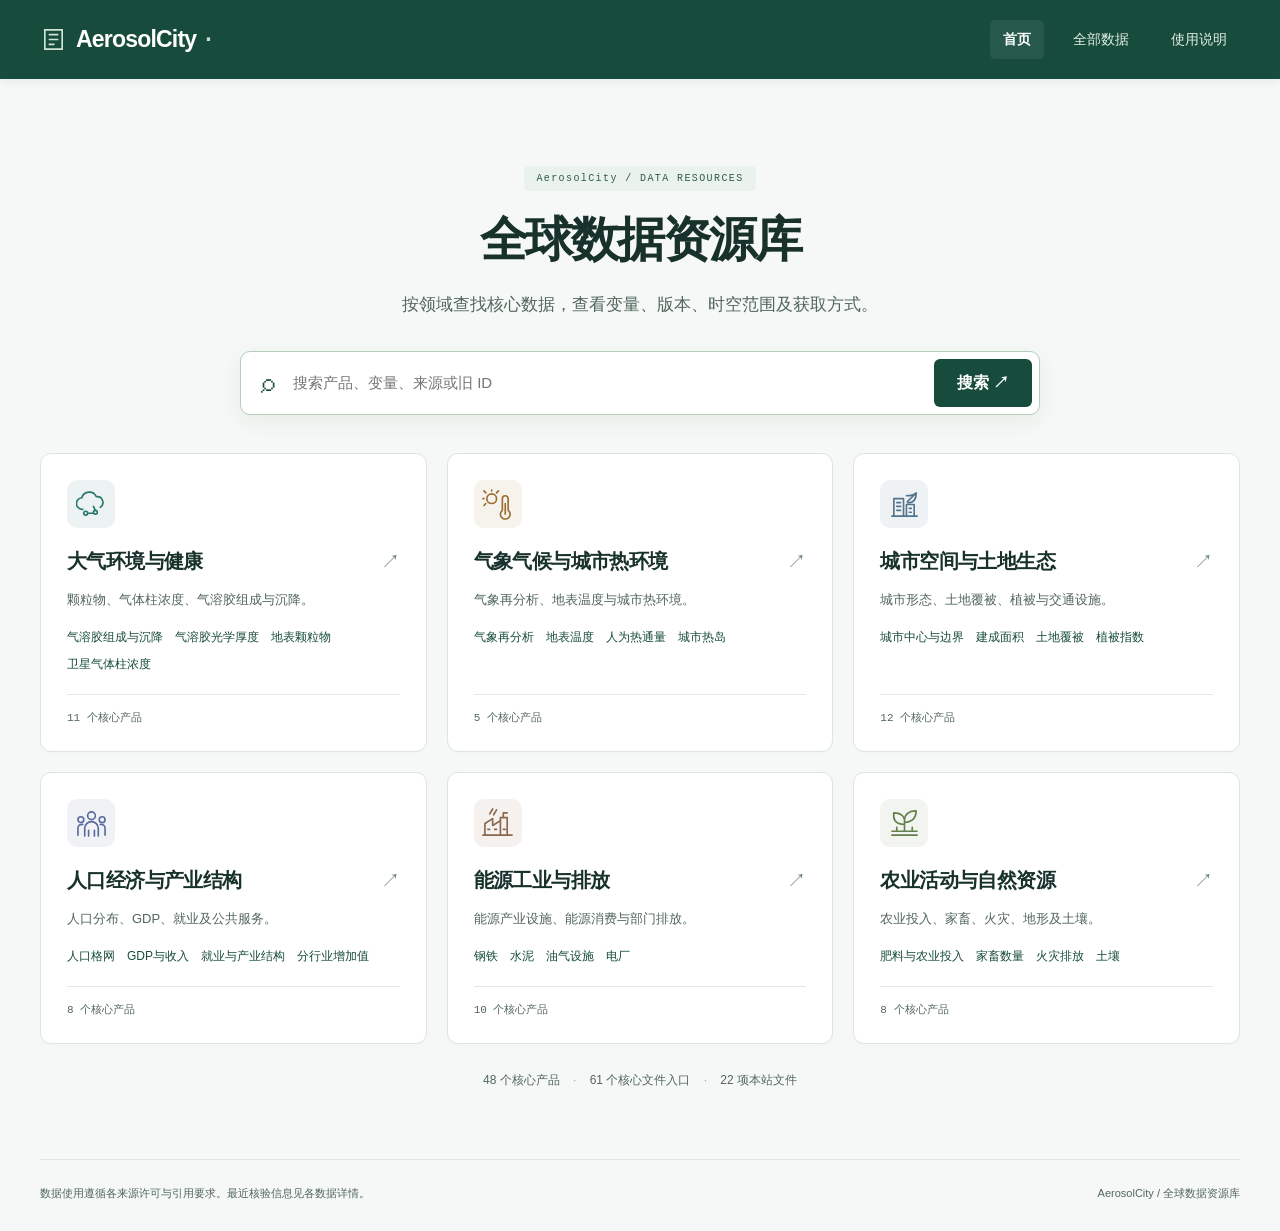
==== commit 22723680: "Polish resource portal with domain icons and responsive filter rail" ====
--- a/index.html
+++ b/index.html
@@ -1,3 +1,3 @@
 <!doctype html>
-<html lang="zh-CN"><head><meta charset="utf-8"><meta name="viewport" content="width=device-width, initial-scale=1"><meta name="theme-color" content="#ffffff"><meta name="description" content="按领域浏览与检索全球公开科研数据，查看时空范围、来源及获取方式。"><title>AerosolCity · 全球数据资源库</title><link rel="stylesheet" href="./styles.css?v=d041-v1"><script src="./catalog-core.js?v=d041-v1" defer></script><script src="./app.js?v=d041-v1" defer></script></head>
-<body><a class="skip-link" href="#main">跳到主要内容</a><header class="site-header"><a class="brand" href="#/" aria-label="AerosolCity 全球数据资源库首页">AerosolCity<span class="brand-mark" aria-hidden="true">·</span></a><nav class="site-nav" aria-label="主导航"><a href="#/">首页</a><a href="#/all">全部数据</a><a href="#/guide">使用说明</a></nav></header><main id="main" class="page-shell" tabindex="-1"><p class="loading" role="status">正在读取数据目录…</p></main><footer class="site-footer"><p>数据使用遵循各来源许可与引用要求。最近核验信息见各数据详情。</p><span>AerosolCity / 全球数据资源库</span></footer><noscript><p>此静态目录需要 JavaScript 才能浏览。原始目录位于 data/catalog.json。</p></noscript></body></html>
+<html lang="zh-CN"><head><meta charset="utf-8"><meta name="viewport" content="width=device-width, initial-scale=1"><meta name="theme-color" content="#ffffff"><meta name="description" content="按领域浏览与检索全球公开科研数据，查看时空范围、来源及获取方式。"><title>AerosolCity · 全球数据资源库</title><link rel="stylesheet" href="./styles.css?v=d042-v1"><script src="./catalog-core.js?v=d042-v1" defer></script><script src="./app.js?v=d042-v1" defer></script></head>
+<body><a class="skip-link" href="#main">跳到主要内容</a><header class="site-header"><a class="brand" href="#/" aria-label="AerosolCity 全球数据资源库首页"><svg class="brand-symbol" aria-hidden="true" viewBox="0 0 28 28" fill="none" stroke="currentColor" stroke-width="1.7"><path d="M5 4h18v20H5zM9 9h10M9 14h10M9 19h6"/></svg><span>AerosolCity</span><span class="brand-mark" aria-hidden="true">·</span></a><nav class="site-nav" aria-label="主导航"><a href="#/">首页</a><a href="#/all">全部数据</a><a href="#/guide">使用说明</a></nav></header><main id="main" class="page-shell" tabindex="-1"><p class="loading" role="status">正在读取数据目录…</p></main><footer class="site-footer"><p>数据使用遵循各来源许可与引用要求。最近核验信息见各数据详情。</p><span>AerosolCity / 全球数据资源库</span></footer><noscript><p>此静态目录需要 JavaScript 才能浏览。原始目录位于 data/catalog.json。</p></noscript></body></html>
--- a/styles.css
+++ b/styles.css
@@ -15,3 +15,17 @@
 .theme-card{position:relative}.theme-title::after{content:"";position:absolute;inset:0;border-radius:8px}.theme-shortcuts a{position:relative;z-index:1}
 
 .variant-selector{display:grid;gap:6px;margin:20px 0 12px;font-size:13px;max-width:900px}.variant-selector select{width:100%;font-size:13px}.publisher-line{font-size:12px;color:var(--muted);margin:8px 0 13px}.matched-variants{display:flex;flex-wrap:wrap;gap:5px 10px;font-size:11px;margin-top:12px;color:var(--muted)}.matched-variants a{border-bottom:1px solid var(--line)}.variant-note,.migration-note{background:var(--soft);border-left:2px solid #90b39d;padding:12px 15px;font-size:12px;line-height:1.9;overflow-wrap:anywhere}.verification-note,.archive-link{font-size:12px;color:var(--muted)}.archive-link{margin:28px 0 0}.theme-title{font-size:20px}@media(max-width:540px){.theme-title{font-size:19px}.variant-selector select{font-size:12px}.publisher-line{font-size:11px}}
+
+/* D042 research-resource portal: original visual system, no external assets. */
+:root{--ink:#18312B;--body:#263E34;--muted:#52665C;--green:#174C3C;--line:#DCE6DF;--soft:#EAF2ED;--page:#F5F8F6;--pine:#174C3C}
+html{background:var(--page)}body{background:var(--page)}h1{font-weight:600;letter-spacing:-.045em}button,.button,input,select{border-radius:7px}button,.button{padding:10px 16px}input,select{border-color:#C2D2C8}a:hover{text-decoration-thickness:1px}:focus-visible{outline:3px solid #39785E;outline-offset:4px}
+.site-header{position:sticky;top:0;z-index:30;max-width:none;margin:0;padding:20px max(30px,calc((100vw - 1200px)/2));min-height:78px;background:var(--pine);border:0;box-shadow:0 2px 10px #173b2410}.brand{display:flex;align-items:center;gap:9px;color:#fff;font-size:23px;letter-spacing:-.035em}.brand-symbol{width:27px;height:27px;color:#D0E4D6}.brand-mark{color:#C6DFCF;padding:0}.site-nav{gap:16px;font-size:14px}.site-nav a{color:#E4EEE8;padding:8px 13px;border-radius:5px}.site-nav a[aria-current]{color:white;background:#ffffff12}.site-nav a:hover{color:white;background:#ffffff16;text-decoration:none}.site-header :focus-visible{outline-color:#DFEDE4}
+.page-shell{max-width:1200px;margin:0 auto;padding:38px 0 68px}.home-intro{padding:46px 20px 38px}.home-intro h1{font-size:48px;line-height:1.25;margin-bottom:20px}.home-intro .eyebrow{display:inline-block;padding:7px 12px;background:var(--soft);border-radius:5px;font-size:10px;letter-spacing:.14em;margin-bottom:19px;color:#315B47}.home-intro .lede{font-size:17px;margin-bottom:30px;color:var(--muted)}.home-search{max-width:800px;margin:30px auto 0}.search-form{border:1px solid #B6CDBC;border-radius:10px;box-shadow:0 7px 22px #244c3110;background:white}.search-form input{font-size:15px;padding:17px 10px}.search-form button{padding:11px 23px;margin:7px;border-radius:6px}.search-icon{font-size:27px;margin-left:20px}.theme-grid{gap:20px}.theme-card{padding:26px;min-height:272px;border-radius:11px;box-shadow:0 2px 5px #203f2b03;transition:box-shadow .16s,border-color .16s}.theme-card:hover{border-color:#97B6A0;box-shadow:0 8px 25px #26493610}.theme-icon{display:flex;align-items:center;justify-content:center;width:48px;height:48px;border-radius:10px;color:var(--topic-color);background:var(--soft);background:color-mix(in srgb,var(--topic-color) 9%,white);margin-bottom:17px}.theme-icon svg{width:31px;height:31px}.theme-title{font-size:20px;font-weight:600;letter-spacing:-.03em}.theme-arrow{font-size:19px;color:#6F8C7B}.theme-card>p:not(.theme-count){margin:10px 0 15px;line-height:1.8;color:var(--muted);font-size:13px}.theme-shortcuts{font-size:12px;gap:4px 12px;padding-bottom:18px}.theme-count{padding-top:15px;font-size:11px;color:var(--muted);border-color:#E1E9E3}.catalog-stats{margin:27px 0 0;font-size:12px}.site-footer{max-width:1200px;padding:24px 0 30px;background:transparent;font-size:11px;border-color:var(--line);gap:20px}.site-footer p{max-width:760px}
+.breadcrumbs{margin-bottom:27px;font-size:12px;color:var(--muted)}.page-intro{margin-top:22px;margin-bottom:28px}.page-intro h1{font-size:36px;margin-bottom:12px}.page-intro .eyebrow{font-size:10px;letter-spacing:.15em}.page-intro .lede{font-size:15px}.subtheme-nav{padding-bottom:22px;gap:8px}.subtheme-nav a{background:white;border-radius:6px;font-size:12px;padding:8px 12px}.subtheme-nav a[aria-current]{background:var(--soft);border-color:#88AA94}.subtheme-nav small{color:var(--muted)}
+.catalog-layout{display:grid;grid-template-columns:280px minmax(0,1fr);gap:28px;align-items:start}.filter-sidebar{position:sticky;top:102px;max-height:calc(100vh - 126px);overflow:auto;scrollbar-width:thin;scrollbar-color:#B9CBBB transparent;border-radius:10px;background:white;border:1px solid var(--line)}.filter-sidebar #more-filters{border:0;border-radius:0;margin:0}.filter-sidebar #more-filters>summary{padding:17px 19px;font-size:14px;list-style:none;border-bottom:1px solid var(--line)}.filter-sidebar #more-filters>summary::-webkit-details-marker{display:none}.filter-sidebar #more-filters>summary::after{content:'−';float:right;color:var(--green);font-weight:400}.filter-sidebar #more-filters:not([open])>summary::after{content:'+'}.filter-sidebar .quiet{display:none}.filter-sidebar .filters-body{padding:21px 18px 18px;border:0}.filter-sidebar .filter-fieldset{margin-bottom:24px}.filter-sidebar .filter-fieldset legend{font-size:12px;margin-bottom:10px}.filter-sidebar .filter-options{flex-direction:column;gap:9px;font-size:12px}.filter-sidebar .filter-options label{gap:9px;line-height:1.7;align-items:flex-start}.filter-sidebar .filter-options input{margin-top:3px}.filter-sidebar .filter-grid{grid-template-columns:1fr;gap:15px;margin-bottom:22px}.filter-sidebar .filter-control{font-size:12px;gap:7px}.filter-sidebar .filter-control input,.filter-sidebar .filter-control select{font-size:12px;padding:8px 10px;min-height:37px}.filter-sidebar .filter-note{font-size:11px;line-height:1.85;color:#52665C;background:#F1F6F2;padding:11px 12px;border-radius:6px;margin:0 0 23px}.facet-section{border-top:1px solid var(--line);border-bottom:1px solid var(--line);margin:0 0 22px}.facet-section>summary{font-size:12px;padding:13px 0}.facet-section .filter-fieldset{margin-bottom:15px!important}.facet-section legend{position:absolute;width:1px;height:1px;overflow:hidden;clip:rect(0,0,0,0)}
+.catalog-results{min-width:0}.catalog-results .results-toolbar{margin:0 0 17px;gap:14px}.result-total strong{font-size:26px}.result-total{font-size:12px;white-space:nowrap}.result-actions{gap:7px}.result-actions button{font-size:11px;padding:8px 11px;background:white}.sort-control{font-size:11px}.sort-control select{padding:7px 9px;font-size:11px;background:white}.active-filters{margin-bottom:15px;gap:8px}.filter-chip{font-size:11px;padding:6px 10px;background:#EAF2ED;color:#284F3B}.catalog-results #product-list{background:white;border:1px solid var(--line);border-radius:10px;overflow:hidden}.catalog-results .product-row{padding:25px;grid-template-columns:minmax(0,1fr) 135px;gap:23px;border-color:#E1E9E3}.catalog-results .product-row:first-child{border-top:0}.product-row h2{font-size:20px;line-height:1.45;margin-bottom:10px}.record-id{font-size:10px;margin-bottom:10px;gap:10px}.record-id code{font-size:10px;padding:3px 6px;background:#EDF4EF;border-radius:4px;color:#24523B}.row-description{font-size:13px;line-height:1.85;margin-bottom:11px}.publisher-line{font-size:12px;color:var(--muted);margin:8px 0 12px}.row-facts{font-size:11px;gap:6px 14px;line-height:1.85}.row-access{font-size:11px;line-height:1.8;gap:11px}.detail-link{font-size:12px;white-space:nowrap}.matched-variants{font-size:10px;gap:5px 8px;margin-top:12px}.matched-variants a{background:#F0F5F1;padding:2px 5px;border-radius:3px;border:0}.load-more{font-size:13px;background:white;border-radius:7px;padding:10px 20px}.archive-link{font-size:11px;margin-top:21px}.empty-state{border:1px solid var(--line);background:white}
+.dataset-header{max-width:none;padding:31px 34px 28px;background:white;border:1px solid var(--line);border-top:3px solid #4F8367;border-radius:11px;margin:22px 0 25px}.dataset-header h1{font-size:36px;max-width:1060px;line-height:1.4;letter-spacing:-.04em;margin-bottom:17px}.dataset-header .lede{font-size:16px;line-height:1.9;max-width:1000px}.dataset-header .publisher-line{font-size:13px;margin:13px 0 23px}.variant-selector{font-size:12px;max-width:960px;gap:8px;margin:19px 0 13px}.variant-selector select{min-height:42px;padding:10px 12px;font-size:12px;background:#F8FBF9}.version-line{font-size:11px;line-height:1.85;margin:13px 0 17px}.detail-quickfacts{font-size:12px;background:#F4F8F5;border:1px solid #E1EAE3;border-left:3px solid #95B39E;border-radius:5px;padding:13px 16px;gap:7px 22px;line-height:1.9;color:#52665C}.verification-note{font-size:11px;margin:12px 0 17px;color:#52665C}.variant-note,.migration-note{background:#EAF2ED;border-left-color:#70967F;border-radius:4px;color:#52665C;font-size:12px;padding:13px 16px;line-height:1.95}.detail-tools{margin:20px 0 0;gap:10px}.detail-tools button{font-size:12px;padding:11px 17px}.detail-tools #jump-files{background:#174C3C}.detail-paths{margin-top:18px}.detail-section{background:white;padding:30px 32px 23px;border:1px solid var(--line);border-radius:10px;margin:18px 0}.detail-section h2{font-size:21px;margin-bottom:22px}.detail-section p{font-size:14px;color:#374F42;line-height:1.95}.variable-list{gap:14px}.variable-row{background:#F8FBF9;border-color:#DFE9E2;padding:19px;font-size:14px;border-radius:7px}.variable-row p{font-size:12px;color:#52665C;line-height:1.9}.variable-row code{font-size:11px;line-height:1.9}.unit{background:#EAF2ED;color:#315B47;font-size:11px;padding:4px 8px;border-radius:3px}.axis-grid{gap:22px;margin-bottom:26px}.axis-cell{padding-left:16px;border-left-color:#82A58E}.axis-cell dt{font-size:12px;color:#52665C}.axis-cell dd{font-size:13px;line-height:1.9}.fact-list{font-size:13px;gap:12px 22px}.fact-list dt{color:#52665C}.asset-item{padding:21px;border-radius:7px;background:#FBFDFC;border-color:#DFE9E2}.asset-heading{font-size:14px}.asset-link{font-size:12px;background:#EAF2ED;color:#284F3B;border-color:#BCD0C1;padding:7px 12px;border-radius:5px}.asset-meta{font-size:12px!important;color:#52665C}.file-evidence summary{font-size:12px}.technical-evidence{padding:0 25px;background:#EDF3EF;border:1px solid var(--line);border-radius:8px;margin-top:22px}.technical-evidence>summary{font-size:14px;padding:19px 0}.technical-evidence pre{background:white;border:1px solid var(--line);font-size:11px}.guide{max-width:980px;margin-left:auto;margin-right:auto;background:white;padding:30px 34px;border:1px solid var(--line);border-radius:11px}.guide section{padding:26px 0 19px}.guide section p{color:#52665C;font-size:15px;line-height:1.95}.guide section h2{font-size:21px}#files-access{scroll-margin-top:100px}.loading{min-height:300px}
+@media(max-width:1250px){.page-shell{margin:0 32px}.site-footer{margin:0 32px}.catalog-layout{grid-template-columns:250px minmax(0,1fr);gap:23px}.catalog-results .product-row{padding:22px;grid-template-columns:minmax(0,1fr) 112px;gap:18px}.result-actions{flex-wrap:wrap}}
+@media(max-width:1023px){.site-header{padding:18px 28px;min-height:73px}.page-shell{margin:0 28px;padding-top:30px}.site-footer{margin:0 28px}.catalog-layout{display:block}.filter-sidebar{position:static;max-height:none;margin-bottom:23px}.filter-sidebar #more-filters>summary{border-bottom:0}.filter-sidebar #more-filters[open]>summary{border-bottom:1px solid var(--line)}.filter-sidebar .filter-grid{grid-template-columns:repeat(2,minmax(0,1fr));gap:16px}.filter-sidebar .filter-options{flex-direction:row;gap:10px 19px;flex-wrap:wrap}.filter-sidebar .filters-body{padding:22px}.catalog-results .results-toolbar{margin-top:25px}.home-intro{padding-top:36px}.home-intro h1{font-size:40px}.theme-card{min-height:269px;padding:23px}.theme-grid{grid-template-columns:repeat(2,minmax(0,1fr));gap:16px}.theme-title{font-size:19px}.site-footer{flex-direction:column}.dataset-header{padding:27px 28px}.dataset-header h1{font-size:32px}.detail-section{padding:27px}.guide{padding:28px}}
+@media(max-width:540px){.site-header{padding:15px 18px;min-height:66px;gap:9px}.brand{gap:6px;font-size:19px}.brand-symbol{width:22px;height:22px}.brand-mark{display:none}.site-nav{gap:3px;font-size:11px}.site-nav a{padding:7px 7px}.page-shell{margin:0 18px;padding:24px 0 46px}.site-footer{margin:0 18px;padding:22px 0 26px;font-size:10px;gap:10px}.site-footer>span{white-space:normal}.home-intro{text-align:left;padding:23px 0 28px}.home-intro h1{font-size:34px;line-height:1.3;margin-bottom:17px}.home-intro .eyebrow{font-size:9px;padding:6px 9px;margin-bottom:17px}.home-intro .lede{font-size:14px;line-height:1.9;margin-bottom:25px}.home-search{margin:22px 0 0}.search-form{border-radius:8px}.search-form input{font-size:12px;padding:14px 5px}.search-form button{font-size:12px;padding:9px 13px;margin:5px}.search-icon{margin-left:12px;font-size:24px}.theme-grid{grid-template-columns:1fr;gap:14px}.theme-card{padding:22px;min-height:251px}.theme-icon{width:42px;height:42px;border-radius:9px;margin-bottom:14px}.theme-icon svg{width:28px;height:28px}.theme-title{font-size:19px}.theme-card>p:not(.theme-count){font-size:13px;margin:9px 0 14px}.theme-shortcuts{font-size:12px;line-height:2;padding-bottom:17px;gap:4px 12px}.theme-count{padding-top:14px;font-size:10px}.catalog-stats{font-size:10px;line-height:2.1;margin-top:26px}.catalog-stats span{padding:0 3px}.breadcrumbs{font-size:10px;line-height:1.9;gap:6px;margin-bottom:23px}.page-intro{margin:16px 0 24px}.page-intro h1{font-size:28px}.page-intro .lede{font-size:13px;line-height:1.9}.subtheme-nav{gap:7px;padding-bottom:21px}.subtheme-nav a{font-size:11px;padding:7px 9px}.filter-sidebar{margin-bottom:21px}.filter-sidebar #more-filters>summary{font-size:13px;padding:14px 17px}.filter-sidebar .filters-body{padding:18px}.filter-sidebar .filter-grid{gap:14px 11px}.filter-sidebar .filter-options{font-size:11px;gap:10px 14px}.filter-sidebar .filter-control{font-size:11px}.filter-sidebar .filter-fieldset legend{font-size:12px}.catalog-results .results-toolbar{margin:23px 0 16px;gap:13px}.result-actions{gap:7px}.result-actions button{font-size:11px;padding:8px 11px}.result-total strong{font-size:24px}.filter-chip{padding:5px 8px;font-size:10px}.catalog-results .product-row{display:block;padding:22px 18px}.product-row h2{font-size:18px;line-height:1.6}.row-description{font-size:12px;line-height:1.9}.publisher-line{font-size:11px;line-height:1.9}.row-facts{font-size:10px;gap:5px 11px}.row-access{display:flex;flex-direction:row;justify-content:space-between;gap:12px;align-items:center;margin-top:17px;font-size:10px;flex-wrap:wrap}.row-access>span{max-width:100%}.row-access .detail-link{margin-left:auto;font-size:12px}.matched-variants{font-size:10px;line-height:1.9;margin-top:13px}.archive-link{font-size:10px;line-height:1.9}.dataset-header{padding:23px 19px 21px;margin:17px 0 22px;border-radius:9px}.dataset-header h1{font-size:26px;line-height:1.5;margin:13px 0}.dataset-header .lede{font-size:13px;line-height:1.95}.dataset-header .publisher-line{font-size:11px;margin:13px 0 20px}.record-id{font-size:10px;gap:8px}.record-id code{font-size:10px}.variant-selector{font-size:11px;margin:18px 0 12px;gap:8px}.variant-selector select{font-size:11px;padding:9px;min-height:40px}.version-line{font-size:10px;line-height:1.95}.detail-quickfacts{font-size:11px;padding:12px;gap:5px;line-height:1.95}.verification-note{font-size:10px;line-height:1.95}.variant-note,.migration-note{font-size:11px;line-height:1.95;padding:12px}.detail-tools{margin-top:19px;gap:9px}.detail-tools button{font-size:11px;padding:10px 12px}.detail-section{padding:23px 18px 19px;border-radius:9px;margin:16px 0}.detail-section h2{font-size:19px;margin-bottom:20px}.detail-section p{font-size:12px;line-height:1.95}.variable-list{grid-template-columns:1fr;gap:12px}.variable-row{padding:16px;font-size:13px}.variable-row p{font-size:11px;line-height:1.95}.variable-row code{font-size:10px}.unit{font-size:10px;padding:4px 7px}.axis-grid{gap:19px;margin-bottom:23px}.axis-cell dt{font-size:11px}.axis-cell dd{font-size:12px;line-height:1.95}.fact-list,.asset-facts{font-size:11px;grid-template-columns:90px minmax(0,1fr);gap:11px 12px;line-height:1.95}.asset-item{padding:16px}.asset-heading{font-size:12px}.asset-meta{font-size:11px!important;line-height:1.95}.asset-link{font-size:11px;padding:7px 10px}.technical-evidence{padding:0 17px}.technical-evidence>summary{font-size:12px;line-height:1.9}.technical-evidence pre{font-size:10px;padding:13px}.guide{padding:23px 19px}.guide section{padding:22px 0 16px}.guide section h2{font-size:19px}.guide section p{font-size:13px;line-height:1.95}#files-access{scroll-margin-top:83px}}
+@media(prefers-reduced-motion:reduce){.theme-card{transition:none}}
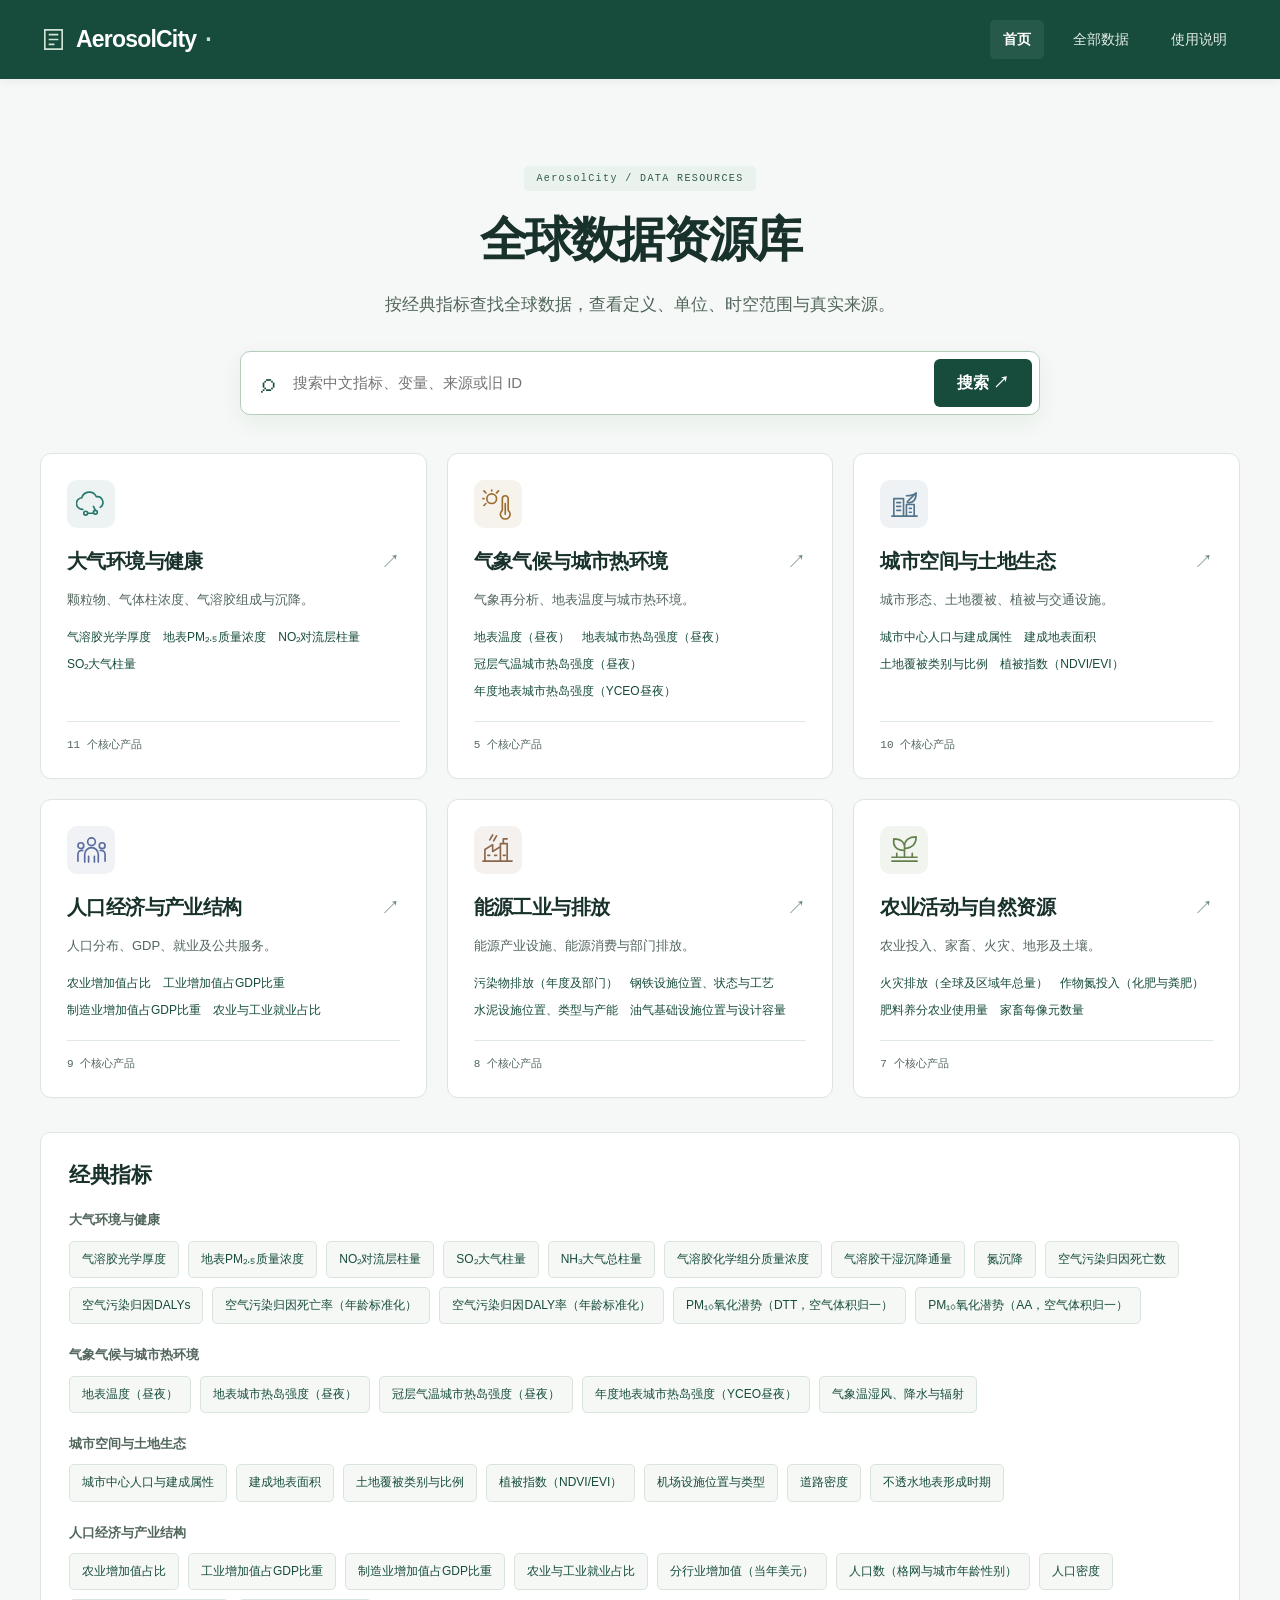
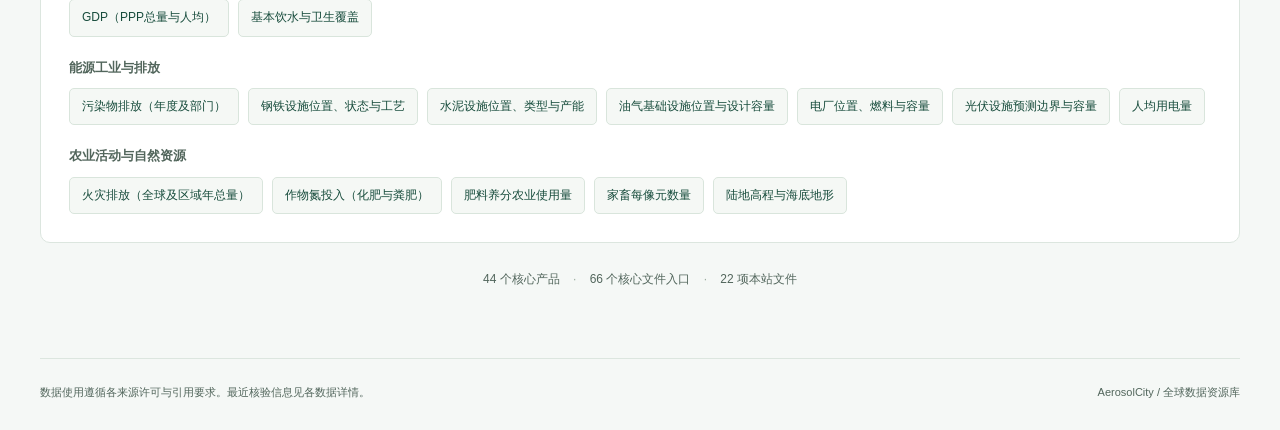
==== commit 9f7bb97f: "Add source-bound classic indicator navigation and curate global catalog" ====
--- a/index.html
+++ b/index.html
@@ -1,3 +1,3 @@
 <!doctype html>
-<html lang="zh-CN"><head><meta charset="utf-8"><meta name="viewport" content="width=device-width, initial-scale=1"><meta name="theme-color" content="#ffffff"><meta name="description" content="按领域浏览与检索全球公开科研数据，查看时空范围、来源及获取方式。"><title>AerosolCity · 全球数据资源库</title><link rel="stylesheet" href="./styles.css?v=d042-v1"><script src="./catalog-core.js?v=d042-v1" defer></script><script src="./app.js?v=d042-v1" defer></script></head>
+<html lang="zh-CN"><head><meta charset="utf-8"><meta name="viewport" content="width=device-width, initial-scale=1"><meta name="theme-color" content="#ffffff"><meta name="description" content="按经典指标浏览与检索全球公开科研数据，查看时空范围、来源及获取方式。"><title>AerosolCity · 全球数据资源库</title><link rel="stylesheet" href="./styles.css?v=d043-v1"><script src="./catalog-core.js?v=d043-v1" defer></script><script src="./app.js?v=d043-v1" defer></script></head>
 <body><a class="skip-link" href="#main">跳到主要内容</a><header class="site-header"><a class="brand" href="#/" aria-label="AerosolCity 全球数据资源库首页"><svg class="brand-symbol" aria-hidden="true" viewBox="0 0 28 28" fill="none" stroke="currentColor" stroke-width="1.7"><path d="M5 4h18v20H5zM9 9h10M9 14h10M9 19h6"/></svg><span>AerosolCity</span><span class="brand-mark" aria-hidden="true">·</span></a><nav class="site-nav" aria-label="主导航"><a href="#/">首页</a><a href="#/all">全部数据</a><a href="#/guide">使用说明</a></nav></header><main id="main" class="page-shell" tabindex="-1"><p class="loading" role="status">正在读取数据目录…</p></main><footer class="site-footer"><p>数据使用遵循各来源许可与引用要求。最近核验信息见各数据详情。</p><span>AerosolCity / 全球数据资源库</span></footer><noscript><p>此静态目录需要 JavaScript 才能浏览。原始目录位于 data/catalog.json。</p></noscript></body></html>
--- a/styles.css
+++ b/styles.css
@@ -29,3 +29,6 @@
 @media(max-width:1023px){.site-header{padding:18px 28px;min-height:73px}.page-shell{margin:0 28px;padding-top:30px}.site-footer{margin:0 28px}.catalog-layout{display:block}.filter-sidebar{position:static;max-height:none;margin-bottom:23px}.filter-sidebar #more-filters>summary{border-bottom:0}.filter-sidebar #more-filters[open]>summary{border-bottom:1px solid var(--line)}.filter-sidebar .filter-grid{grid-template-columns:repeat(2,minmax(0,1fr));gap:16px}.filter-sidebar .filter-options{flex-direction:row;gap:10px 19px;flex-wrap:wrap}.filter-sidebar .filters-body{padding:22px}.catalog-results .results-toolbar{margin-top:25px}.home-intro{padding-top:36px}.home-intro h1{font-size:40px}.theme-card{min-height:269px;padding:23px}.theme-grid{grid-template-columns:repeat(2,minmax(0,1fr));gap:16px}.theme-title{font-size:19px}.site-footer{flex-direction:column}.dataset-header{padding:27px 28px}.dataset-header h1{font-size:32px}.detail-section{padding:27px}.guide{padding:28px}}
 @media(max-width:540px){.site-header{padding:15px 18px;min-height:66px;gap:9px}.brand{gap:6px;font-size:19px}.brand-symbol{width:22px;height:22px}.brand-mark{display:none}.site-nav{gap:3px;font-size:11px}.site-nav a{padding:7px 7px}.page-shell{margin:0 18px;padding:24px 0 46px}.site-footer{margin:0 18px;padding:22px 0 26px;font-size:10px;gap:10px}.site-footer>span{white-space:normal}.home-intro{text-align:left;padding:23px 0 28px}.home-intro h1{font-size:34px;line-height:1.3;margin-bottom:17px}.home-intro .eyebrow{font-size:9px;padding:6px 9px;margin-bottom:17px}.home-intro .lede{font-size:14px;line-height:1.9;margin-bottom:25px}.home-search{margin:22px 0 0}.search-form{border-radius:8px}.search-form input{font-size:12px;padding:14px 5px}.search-form button{font-size:12px;padding:9px 13px;margin:5px}.search-icon{margin-left:12px;font-size:24px}.theme-grid{grid-template-columns:1fr;gap:14px}.theme-card{padding:22px;min-height:251px}.theme-icon{width:42px;height:42px;border-radius:9px;margin-bottom:14px}.theme-icon svg{width:28px;height:28px}.theme-title{font-size:19px}.theme-card>p:not(.theme-count){font-size:13px;margin:9px 0 14px}.theme-shortcuts{font-size:12px;line-height:2;padding-bottom:17px;gap:4px 12px}.theme-count{padding-top:14px;font-size:10px}.catalog-stats{font-size:10px;line-height:2.1;margin-top:26px}.catalog-stats span{padding:0 3px}.breadcrumbs{font-size:10px;line-height:1.9;gap:6px;margin-bottom:23px}.page-intro{margin:16px 0 24px}.page-intro h1{font-size:28px}.page-intro .lede{font-size:13px;line-height:1.9}.subtheme-nav{gap:7px;padding-bottom:21px}.subtheme-nav a{font-size:11px;padding:7px 9px}.filter-sidebar{margin-bottom:21px}.filter-sidebar #more-filters>summary{font-size:13px;padding:14px 17px}.filter-sidebar .filters-body{padding:18px}.filter-sidebar .filter-grid{gap:14px 11px}.filter-sidebar .filter-options{font-size:11px;gap:10px 14px}.filter-sidebar .filter-control{font-size:11px}.filter-sidebar .filter-fieldset legend{font-size:12px}.catalog-results .results-toolbar{margin:23px 0 16px;gap:13px}.result-actions{gap:7px}.result-actions button{font-size:11px;padding:8px 11px}.result-total strong{font-size:24px}.filter-chip{padding:5px 8px;font-size:10px}.catalog-results .product-row{display:block;padding:22px 18px}.product-row h2{font-size:18px;line-height:1.6}.row-description{font-size:12px;line-height:1.9}.publisher-line{font-size:11px;line-height:1.9}.row-facts{font-size:10px;gap:5px 11px}.row-access{display:flex;flex-direction:row;justify-content:space-between;gap:12px;align-items:center;margin-top:17px;font-size:10px;flex-wrap:wrap}.row-access>span{max-width:100%}.row-access .detail-link{margin-left:auto;font-size:12px}.matched-variants{font-size:10px;line-height:1.9;margin-top:13px}.archive-link{font-size:10px;line-height:1.9}.dataset-header{padding:23px 19px 21px;margin:17px 0 22px;border-radius:9px}.dataset-header h1{font-size:26px;line-height:1.5;margin:13px 0}.dataset-header .lede{font-size:13px;line-height:1.95}.dataset-header .publisher-line{font-size:11px;margin:13px 0 20px}.record-id{font-size:10px;gap:8px}.record-id code{font-size:10px}.variant-selector{font-size:11px;margin:18px 0 12px;gap:8px}.variant-selector select{font-size:11px;padding:9px;min-height:40px}.version-line{font-size:10px;line-height:1.95}.detail-quickfacts{font-size:11px;padding:12px;gap:5px;line-height:1.95}.verification-note{font-size:10px;line-height:1.95}.variant-note,.migration-note{font-size:11px;line-height:1.95;padding:12px}.detail-tools{margin-top:19px;gap:9px}.detail-tools button{font-size:11px;padding:10px 12px}.detail-section{padding:23px 18px 19px;border-radius:9px;margin:16px 0}.detail-section h2{font-size:19px;margin-bottom:20px}.detail-section p{font-size:12px;line-height:1.95}.variable-list{grid-template-columns:1fr;gap:12px}.variable-row{padding:16px;font-size:13px}.variable-row p{font-size:11px;line-height:1.95}.variable-row code{font-size:10px}.unit{font-size:10px;padding:4px 7px}.axis-grid{gap:19px;margin-bottom:23px}.axis-cell dt{font-size:11px}.axis-cell dd{font-size:12px;line-height:1.95}.fact-list,.asset-facts{font-size:11px;grid-template-columns:90px minmax(0,1fr);gap:11px 12px;line-height:1.95}.asset-item{padding:16px}.asset-heading{font-size:12px}.asset-meta{font-size:11px!important;line-height:1.95}.asset-link{font-size:11px;padding:7px 10px}.technical-evidence{padding:0 17px}.technical-evidence>summary{font-size:12px;line-height:1.9}.technical-evidence pre{font-size:10px;padding:13px}.guide{padding:23px 19px}.guide section{padding:22px 0 16px}.guide section h2{font-size:19px}.guide section p{font-size:13px;line-height:1.95}#files-access{scroll-margin-top:83px}}
 @media(prefers-reduced-motion:reduce){.theme-card{transition:none}}
+
+/* Classic indicators retain the D042 visual hierarchy. */
+.classic-index{margin:34px 0 20px;padding:28px;border:1px solid var(--line);border-radius:10px;background:#fff}.classic-index h2{font-size:21px;margin:0 0 22px}.classic-theme{margin:0 0 22px}.classic-theme:last-child{margin-bottom:0}.classic-theme h3{font-size:13px;color:#52665C;margin:0 0 12px}.classic-links{display:flex;flex-wrap:wrap;gap:9px}.classic-links a{font-size:12px;padding:8px 12px;border:1px solid #D9E5DC;border-radius:5px;background:#F5F8F5;line-height:1.6}.classic-links a:hover{background:#EAF2ED;border-color:#829E8C}.classic-index.compact{padding:18px;margin:20px 0}.compact h2{font-size:14px;margin-bottom:12px}.indicator-facts{background:#F2F7F3;border:1px solid var(--line);padding:18px 22px;border-radius:8px;margin:24px 0}.indicator-facts>p{font-size:12px;color:#52665C;line-height:1.9}.indicator-facts summary{cursor:pointer;font-size:13px;color:var(--green);padding:8px 0}.indicator-source{background:#fff;border:1px solid var(--line);border-radius:6px;padding:20px;margin-top:15px}.indicator-source h3{font-size:16px;line-height:1.8}.indicator-source .variable-row{font-size:12px}.filter-sidebar #indicator{width:100%;margin-bottom:24px}.indicator-source dd{overflow-wrap:anywhere}@media(max-width:540px){.classic-index{padding:20px}.classic-links a{font-size:12px}.indicator-facts{padding:14px}.indicator-source{padding:15px}.indicator-source .fact-list{grid-template-columns:1fr}.indicator-source .fact-list dt{margin-top:8px}}
